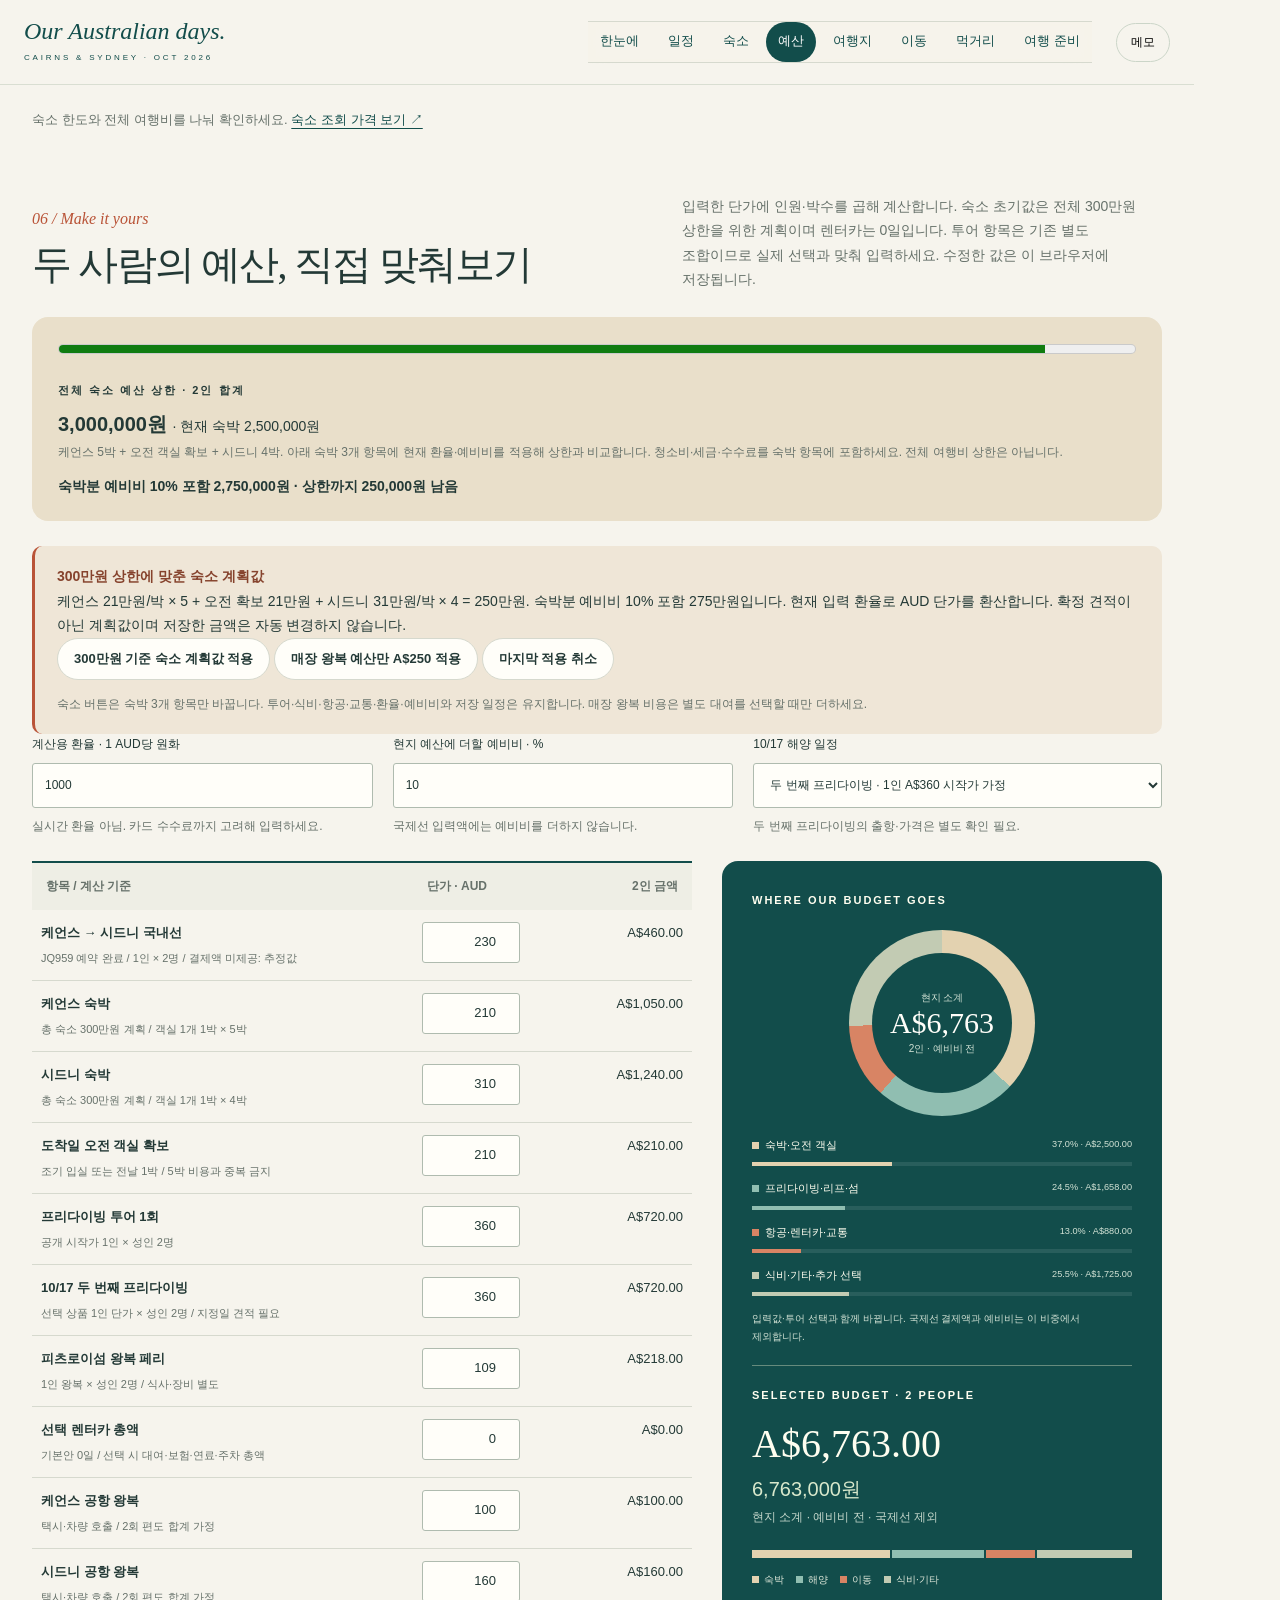
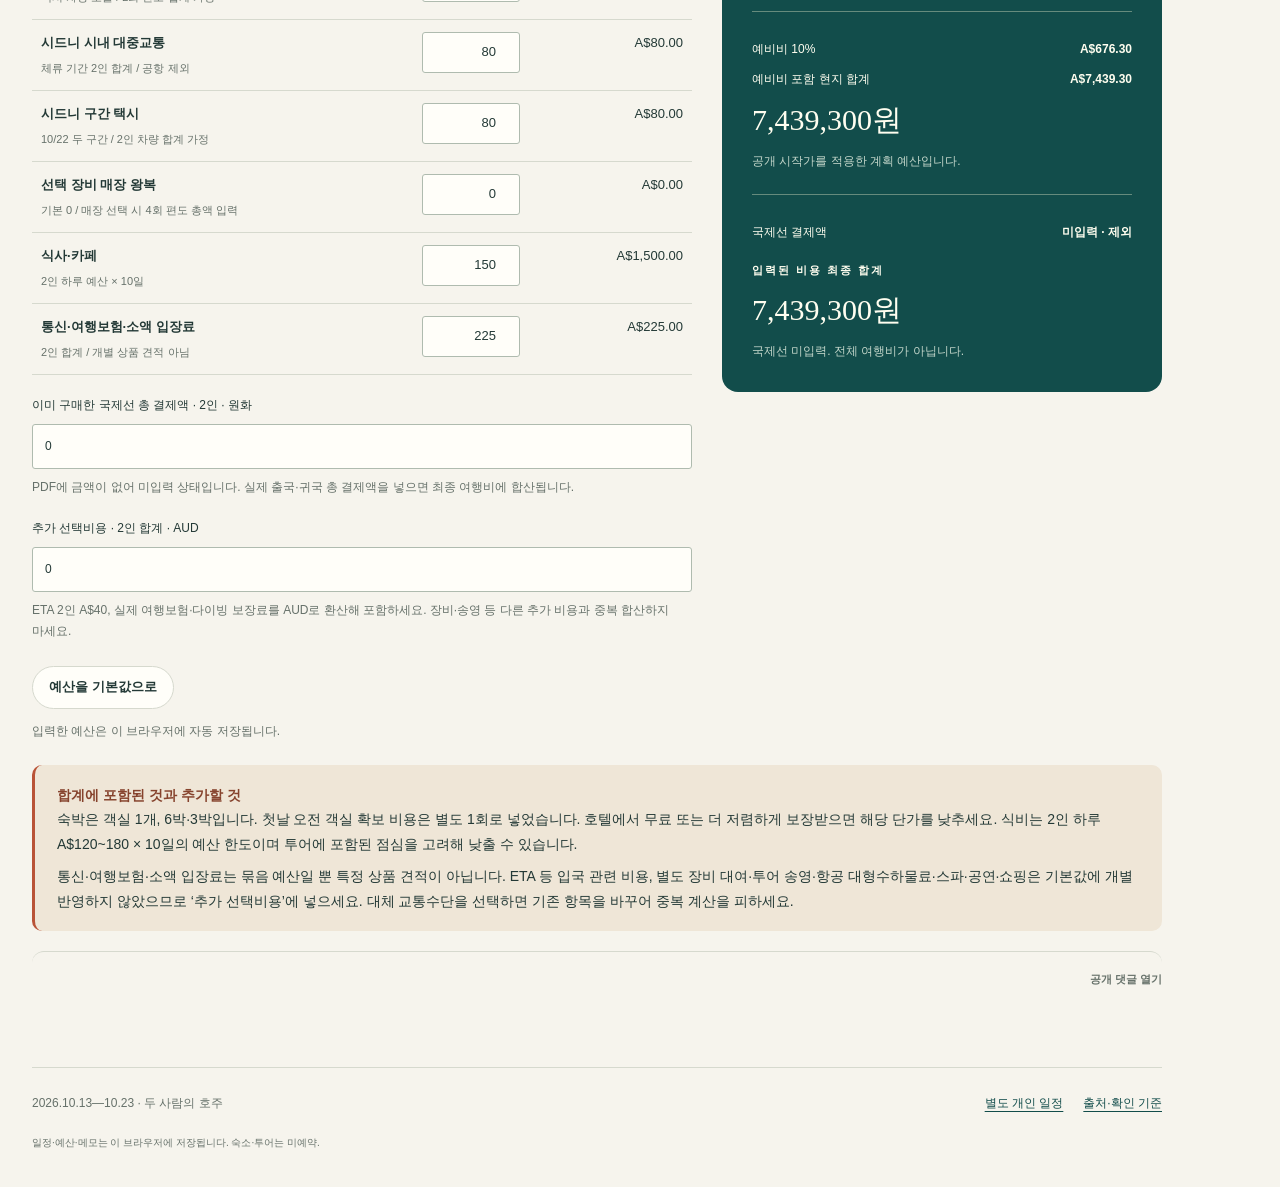
==== budget.html @ 9785b9df "Split travel planner into focused pages and visual summaries" ====
<!doctype html><html lang="ko"><head><meta charset="utf-8"><meta name="viewport" content="width=device-width,initial-scale=1,viewport-fit=cover"><meta name="theme-color" content="#124d4b"><meta name="referrer" content="strict-origin-when-cross-origin"><title>예산 계산 · Our Australian days</title><link rel="stylesheet" href="assets/legacy.css"><link rel="stylesheet" href="assets/site.css"></head><body class="portal budget-page"><a class="skip" href="#main">본문으로 이동</a><header class="site-header"><a class="site-brand" href="index.html">Our Australian days.<small>CAIRNS & SYDNEY · OCT 2026</small></a><nav aria-label="기능별 페이지"><a href="index.html">한눈에</a><a href="recommended-itinerary.html">일정</a><a href="stay.html">숙소</a><a href="budget.html" aria-current="page">예산</a><a href="explore.html">여행지</a><a href="transport.html">이동</a><a href="dining.html">먹거리</a><a href="prepare.html">여행 준비</a></nav><button class="site-notes" type="button" data-notes-open aria-label="개인 메모 열기">메모</button></header><main class="page-shell" id="main"><p class="back-note">숙소 한도와 전체 여행비를 나눠 확인하세요. <a href="stay.html">숙소 조회 가격 보기 ↗</a></p><section class="section" id="budget"><div class="section-head"><div><span class="section-no">06 / Make it yours</span><h2>두 사람의 예산, 직접 맞춰보기</h2></div><p>입력한 단가에 인원·박수를 곱해 계산합니다. 숙소 초기값은 전체 300만원 상한을 위한 계획이며 렌터카는 0일입니다. 투어 항목은 기존 별도 조합이므로 실제 선택과 맞춰 입력하세요. 수정한 값은 이 브라우저에 저장됩니다.</p></div>
 <div class="range-card"><meter id="lodging-meter" class="lodging-meter" min="0" max="3000000" value="2750000" aria-label="300만원 중 숙박 예비비 포함 계획"></meter><span class="eyebrow">전체 숙소 예산 상한 · 2인 합계</span><b>3,000,000원 <span id="range-krw" style="font-size:14px;font-weight:400"></span></b><p class="small">케언스 5박 + 오전 객실 확보 + 시드니 4박. 아래 숙박 3개 항목에 현재 환율·예비비를 적용해 상한과 비교합니다. 청소비·세금·수수료를 숙박 항목에 포함하세요. 전체 여행비 상한은 아닙니다.</p><p id="stay-cap-status" role="status" class="stay-cap-status"></p></div>
 <div class="notice" id="stay-budget-note"><strong>300만원 상한에 맞춘 숙소 계획값</strong><p>케언스 21만원/박 × 5 + 오전 확보 21만원 + 시드니 31만원/박 × 4 = 250만원. 숙박분 예비비 10% 포함 275만원입니다. 현재 입력 환율로 AUD 단가를 환산합니다. 확정 견적이 아닌 계획값이며 저장한 금액은 자동 변경하지 않습니다.</p><button class="btn" id="apply-stay-budget" type="button">300만원 기준 숙소 계획값 적용</button> <button class="btn" id="apply-gear-transfer" type="button">매장 왕복 예산만 A$250 적용</button> <button class="btn" id="undo-stay-budget" type="button" disabled>마지막 적용 취소</button><p class="fine" id="stay-budget-status" role="status">숙소 버튼은 숙박 3개 항목만 바꿉니다. 투어·식비·항공·교통·환율·예비비와 저장 일정은 유지합니다. 매장 왕복 비용은 별도 대여를 선택할 때만 더하세요.</p></div><div class="controls"><label class="control">계산용 환율 · 1 AUD당 원화<input id="exchange" type="number" min="1" max="100000" step="1" value="1000" inputmode="decimal"><span class="small">실시간 환율 아님. 카드 수수료까지 고려해 입력하세요.</span></label><label class="control">현지 예산에 더할 예비비 · %<input id="reserve" type="number" min="0" max="100" step="1" value="10" inputmode="decimal"><span class="small">국제선 입력액에는 예비비를 더하지 않습니다.</span></label><label class="control">10/17 해양 일정<select id="reef-choice"><option value="snorkel">Moore Reef 스노클링 · 1인 A$317</option><option value="freedive">두 번째 프리다이빙 · 1인 A$360 시작가 가정</option></select><span class="small">두 번째 프리다이빙의 출항·가격은 별도 확인 필요.</span></label></div>
 <div class="budget-layout"><div><div class="table-wrap"><table class="budget-table"><thead><tr><th scope="col">항목 / 계산 기준</th><th scope="col">단가 · AUD</th><th scope="col">2인 금액</th></tr></thead><tbody id="budget-rows"></tbody></table></div><div class="controls" style="grid-template-columns:1fr;margin-top:20px"><label class="control">이미 구매한 국제선 총 결제액 · 2인 · 원화<input id="international" type="number" min="0" max="100000000" step="1000" value="0" inputmode="numeric"><span class="small">PDF에 금액이 없어 미입력 상태입니다. 실제 출국·귀국 총 결제액을 넣으면 최종 여행비에 합산됩니다.</span></label><label class="control">추가 선택비용 · 2인 합계 · AUD<input id="extras" type="number" min="0" max="100000" step="1" value="0" inputmode="decimal"><span class="small">ETA 2인 A$40, 실제 여행보험·다이빙 보장료를 AUD로 환산해 포함하세요. 장비·송영 등 다른 추가 비용과 중복 합산하지 마세요.</span></label></div><div class="actions no-print"><button class="btn" id="reset-budget" type="button">예산을 기본값으로</button></div><p id="budget-status" class="budget-status" role="status">이 브라우저에 자동 저장됩니다.</p></div>
 <aside class="budget-total" aria-label="예산 계산 결과"><div class="eyebrow">SELECTED BUDGET · 2 PEOPLE</div><div class="big" id="total-aud">A$6,902.00</div><div class="won" id="total-krw">6,902,000원</div><p class="sub">현지 소계 · 예비비 전 · 국제선 제외</p><div class="cost-bar" id="cost-bar" aria-hidden="true"></div><div class="cost-key"><span style="--key:#e3d2b0">숙박</span><span style="--key:#90beb1">해양</span><span style="--key:#d88464">이동</span><span style="--key:#c2cbb3">식비·기타</span></div><div class="split"><div class="calc-line"><span>예비비 <span id="reserve-label">10</span>%</span><strong id="reserve-aud">A$690.20</strong></div><div class="calc-line"><span>예비비 포함 현지 합계</span><strong id="with-reserve-aud">A$7,592.20</strong></div><div class="big-small" id="with-reserve-krw">7,592,200원</div><p class="sub">공개 시작가를 적용한 계획 예산입니다.</p></div><div class="split"><div class="calc-line"><span>국제선 결제액</span><strong id="international-label">미입력 · 제외</strong></div><div class="eyebrow" style="margin-top:18px">입력된 비용 최종 합계</div><div class="big-small" id="grand-total">7,592,200원</div><p class="sub" id="grand-note">국제선 미입력. 전체 여행비가 아닙니다.</p></div></aside>
 </div>
 <noscript><div class="notice">자동 계산에는 JavaScript가 필요합니다. 기본안은 현지 A$5,762~8,042, 예비비 10% 포함 A$6,338.20~8,846.20입니다. 성인 2인, 숙박 9박과 도착일 객실 확보 비용을 포함하며 국제선은 제외합니다.</div></noscript>
 <div class="notice"><strong>합계에 포함된 것과 추가할 것</strong><p>숙박은 객실 1개, 6박·3박입니다. 첫날 오전 객실 확보 비용은 별도 1회로 넣었습니다. 호텔에서 무료 또는 더 저렴하게 보장받으면 해당 단가를 낮추세요. 식비는 2인 하루 A$120~180 × 10일의 예산 한도이며 투어에 포함된 점심을 고려해 낮출 수 있습니다.</p><p>통신·여행보험·소액 입장료는 묶음 예산일 뿐 특정 상품 견적이 아닙니다. ETA 등 입국 관련 비용, 별도 장비 대여·투어 송영·항공 대형수하물료·스파·공연·쇼핑은 기본값에 개별 반영하지 않았으므로 ‘추가 선택비용’에 넣으세요. 대체 교통수단을 선택하면 기존 항목을 바꾸어 중복 계산을 피하세요.</p></div>
 </section></main><footer class="site-footer"><span>2026.10.13—10.23 · 두 사람의 호주</span><div><a href="personal-plan.html">별도 개인 일정</a><a href="prepare.html#sources">출처·확인 기준</a></div><small>일정·예산·메모는 이 브라우저에 저장됩니다. 숙소·투어는 미예약.</small></footer><dialog class="info-dialog" id="info-dialog" aria-labelledby="info-title"><div class="info-head"><div><span class="eyebrow">TRIP DETAILS</span><h2 id="info-title"></h2></div><button type="button" class="dialog-close" data-info-close aria-label="상세 내용 닫기">×</button></div><div id="info-body" class="info-body"></div></dialog><script id="public-comments-config" type="application/json">
{"repo":"MarcoBackman/australia_travel_plan","repoId":"","category":"Announcements","categoryId":"","site":"https://marcobackman.github.io/australia_travel_plan/"}
</script><dialog id="public-comments-dialog" class="public-comments-dialog" aria-labelledby="public-comments-title" aria-describedby="public-comments-privacy">
 <header class="public-comments-header"><div><span class="eyebrow">OUR SHARED NOTES / GITHUB</span><h2 id="public-comments-title">함께 보는 공개 댓글</h2></div><button type="button" class="public-comments-close" id="public-comments-close" aria-label="공개 댓글 닫기" autofocus>&times;</button></header>
 <div class="public-comments-body">
  <div class="public-comments-controls"><label for="public-comments-section">이야기할 섹션</label><select id="public-comments-section"></select></div>
  <div class="public-comments-privacy" id="public-comments-privacy"><p><strong>읽기는 누구나, 작성은 GitHub 로그인으로.</strong> 댓글은 공개 GitHub Discussions에 저장되며, 사이트 방문자뿐 아니라 누구나 읽을 수 있습니다.</p><p>예약번호, 항공권, 여권 정보, 연락처는 올리지 마세요. 개인 메모·예산·일정 시트는 여기로 자동 전송하지 않습니다.</p></div>
  <p id="public-comments-status" class="public-comments-status" role="status" aria-live="polite"></p>
  <div id="public-comments-host" class="public-comments-host"><div class="giscus"></div></div>
  <footer class="public-comments-footer"><span>섹션별 대화 · GitHub에 보관</span><a id="public-comments-github" target="_blank" rel="noopener noreferrer" class="public-comments-fallback">GitHub에서 토론 찾기</a><a href="https://giscus.app/ko" target="_blank" rel="noopener noreferrer">댓글 서비스 안내</a></footer>
 </div>
</dialog><script src="assets/routes.js"></script><script src="assets/site.js"></script><script src="assets/budget.js"></script><script src="assets/notes.js"></script><script src="assets/comments.js"></script></body></html>
---- assets/legacy.css ----
:root{--paper:#f6f3eb;--ink:#233936;--muted:#66716a;--sea:#124d4b;--aqua:#dcebe4;--coral:#b95337;--sand:#e9dfca;--line:#d6d9ce;--white:#fffef9;--serif:Georgia,'Noto Serif KR',Batang,serif;--body:'Malgun Gothic','Apple SD Gothic Neo',sans-serif}
*{box-sizing:border-box}html{scroll-behavior:smooth;scroll-padding-top:90px}body{margin:0;background:var(--paper);color:var(--ink);font:15px/1.8 var(--body);word-break:keep-all;overflow-wrap:break-word}a{color:var(--sea);text-underline-offset:4px}button,input,select{font:inherit}button,a,input,select,summary{-webkit-tap-highlight-color:transparent}:focus-visible{outline:3px solid var(--coral);outline-offset:4px}button{cursor:pointer}button:disabled{cursor:default}h1,h2,h3,p{margin:0}h1,h2,h3{line-height:1.35}h2{font-family:var(--serif);font-size:clamp(27px,3.5vw,40px);font-weight:500;letter-spacing:-1.2px}h3{font-size:19px}.wrap{width:min(1160px,calc(100% - 64px));margin:auto}.small{font-size:12px;color:var(--muted)}.muted{color:var(--muted)}.eyebrow{text-transform:uppercase;letter-spacing:2.3px;font-size:11px;font-weight:700}.tag{display:inline-block;padding:3px 9px;border-radius:3px;font-size:11px;font-weight:700;white-space:nowrap;line-height:1.7}.confirmed{background:var(--aqua);color:var(--sea)}.proposed{background:#f1e2c2;color:#735519}.published{background:#e0e7ec;color:#395563}.estimate{background:#eee5e0;color:#825c4a}.pending{background:#f9e2d9;color:#95402a}.section{padding:72px 0;border-bottom:1px solid var(--line)}.section-head{display:flex;gap:24px;justify-content:space-between;align-items:end;margin-bottom:30px}.section-head p{max-width:480px;color:var(--muted);font-size:14px}.section-no{display:block;color:var(--coral);font:italic 16px var(--serif);margin-bottom:10px}.btn{border:1px solid var(--line);border-radius:4px;padding:9px 16px;background:var(--white);color:var(--ink);text-decoration:none;display:inline-block;font-size:13px;font-weight:700}.btn.primary{background:var(--sea);color:var(--white);border-color:var(--sea)}.btn:hover{filter:brightness(.96)}.actions{display:flex;gap:10px;flex-wrap:wrap}.notice{padding:18px 22px;border-left:3px solid var(--coral);background:#efe6d7;font-size:14px;margin-top:22px}.notice strong{color:#86432d}.notice p+p{margin-top:8px}.fine{font-size:12px;color:var(--muted);margin-top:14px}.table-wrap{overflow-x:auto;border-top:2px solid var(--sea)}table{width:100%;border-collapse:collapse;font-size:13px}th{text-align:left;padding:13px 14px;color:var(--muted);background:#eeeee5;font-size:12px;font-weight:600}td{padding:17px 14px;vertical-align:top;border-bottom:1px solid var(--line)}td strong{font-weight:700}td small{display:block;font-size:11px;color:var(--muted);margin-top:4px}thead th{white-space:nowrap}.num{font-variant-numeric:tabular-nums;white-space:nowrap}.row-pick{background:#e9efe6}.cols{display:grid;grid-template-columns:1fr 1fr;gap:28px}.box{border:1px solid var(--line);padding:25px;background:var(--white)}.box p{margin-top:12px;font-size:14px}.box ul{padding-left:20px;font-size:14px;margin-bottom:0}.box li+li{margin-top:8px}
header{border-bottom:1px solid var(--line)}.masthead{display:flex;align-items:center;justify-content:space-between;min-height:72px;gap:16px}.brand{font:italic 24px var(--serif);color:var(--sea)}.masthead .small{text-align:right}.hero{position:relative;overflow:hidden;background:radial-gradient(ellipse at 88% 10%,#d2e3d7 0,transparent 53%),var(--paper);padding:66px 0 0}.hero-content{display:grid;grid-template-columns:1.3fr .7fr;gap:48px;align-items:center;padding-bottom:56px}.hero h1{font-family:var(--serif);font-weight:500;font-size:clamp(38px,5vw,63px);letter-spacing:-2.8px;margin:24px 0}.hero h1 em{color:var(--sea);font-style:normal}.hero .intro{max-width:600px;color:var(--muted);font-size:16px}.hero .actions{margin-top:26px}.hero-art{position:relative;min-height:320px;border-radius:150px 150px 8px 8px;overflow:hidden;background:repeating-radial-gradient(ellipse at 110% 20%,transparent 0 27px,#d9ead522 29px 30px,transparent 32px 52px),linear-gradient(155deg,#2c7270,#124d4b 62%,#123d3e);color:#e5efdf;display:flex;flex-direction:column;justify-content:end;padding:36px}.hero-art:before{content:'';position:absolute;width:140px;height:140px;background:#efcba3;border-radius:50%;top:54px;left:42px;box-shadow:0 0 0 18px #efcba315}.hero-art .art-caption{position:relative;font:italic 37px/1.15 var(--serif);max-width:250px}.hero-art small{position:relative;font-size:10px;letter-spacing:2px;margin-top:16px}.metrics{display:grid;grid-template-columns:repeat(4,1fr);border-top:1px solid var(--line)}.metric{padding:25px 20px 26px 0}.metric:not(:first-child){border-left:1px solid var(--line);padding-left:28px}.metric .value{display:block;font:32px var(--serif);margin:6px 0}.metric .value span{font:14px var(--body)}.metric .label{font-size:11px;color:var(--muted)}nav{position:sticky;top:0;z-index:20;background:#f6f3ebf5;border-top:1px solid var(--line);border-bottom:1px solid var(--line);backdrop-filter:blur(12px)}nav .wrap{display:flex;gap:32px;overflow:auto;white-space:nowrap;scrollbar-width:thin}nav a{font-size:13px;padding:16px 0;text-decoration:none;border-bottom:2px solid transparent}nav a:hover{border-color:var(--sea)}.legend{display:flex;flex-wrap:wrap;gap:10px 20px;margin:24px 0 0;font-size:12px;align-items:center}.legend span span{margin-right:6px}
.flight-rail{display:grid;grid-template-columns:repeat(4,1fr);border:1px solid var(--line);margin-bottom:28px}.flight-stop{padding:20px;position:relative}.flight-stop:not(:last-child){border-right:1px solid var(--line)}.flight-stop .iata{font:40px var(--serif);color:var(--sea);display:block;line-height:1.2}.flight-stop .city{font-size:13px;margin:5px 0}.flight-stop .time{font-size:12px;color:var(--muted)}.flight-stop.focus{background:var(--sea);color:var(--white)}.flight-stop.focus .iata,.flight-stop.focus .time{color:var(--white)}.flight-table{min-width:780px}.airline-table{min-width:740px}.book-window{display:grid;grid-template-columns:220px 1fr;gap:28px;background:var(--sea);color:#f4f4e8;padding:30px;margin-bottom:25px}.book-window .date{font:35px var(--serif);margin:10px 0}.book-window p{font-size:14px;color:#d3e4db}.book-window .eyebrow{color:#adc9bb}.book-window strong{color:#fff}.mini-steps{display:grid;grid-template-columns:repeat(3,1fr);gap:16px;margin-top:24px}.mini-steps>div{border-top:1px solid var(--line);padding-top:15px;font-size:13px}.mini-steps b{display:block;font-size:15px;margin-bottom:8px}.timeline{display:flex;flex-direction:column}.day{display:grid;grid-template-columns:110px 1fr 170px;gap:25px;padding:24px 0;border-bottom:1px solid var(--line);position:relative}.day:first-child{border-top:2px solid var(--sea)}.day-date{font:26px var(--serif)}.day-date span{font:12px var(--body);display:block;color:var(--muted)}.day h3{font-size:17px;margin-bottom:8px}.day p{font-size:13px;color:var(--muted)}.day-meta{font-size:12px;text-align:right;color:var(--muted)}.day-meta .tag{margin-bottom:8px}.day.sea h3{color:var(--sea)}.day.travel{background:#e7ece2;padding-left:16px;padding-right:16px}.day details{margin-top:10px;font-size:13px}summary{cursor:pointer;font-weight:700;color:var(--sea)}details[open] summary{margin-bottom:9px}.stay{display:flex;gap:20px;padding:22px 25px;background:var(--sand);margin-top:24px;align-items:center}.stay .nights{font:40px var(--serif);color:var(--sea);min-width:100px}.stay p{font-size:13px}.tour-grid{display:grid;grid-template-columns:repeat(3,1fr);gap:20px}.tour{border:1px solid var(--line);background:var(--white);display:flex;flex-direction:column}.tour-top{height:108px;background:repeating-linear-gradient(145deg,transparent 0 17px,#ffffff10 18px 19px),#255f5b;padding:20px;color:#fff}.tour:nth-child(2) .tour-top{background:repeating-radial-gradient(ellipse at 0 100%,transparent 0 16px,#ffffff20 17px 18px),#548175}.tour:nth-child(3) .tour-top{background:linear-gradient(150deg,#dfcba5 45%,#a3c7b5 45%,#72a597);color:var(--sea)}.tour-top .tour-index{font:italic 34px var(--serif)}.tour-main{padding:23px;flex:1;display:flex;flex-direction:column;gap:15px}.tour-main h3{font-family:var(--serif);font-size:25px}.tour-main p{font-size:13px}.tour-price{font:30px var(--serif);color:var(--sea)}.tour-price span{font:12px var(--body);color:var(--muted)}.tour-main a{margin-top:auto;font-size:13px}.facts{margin:0;padding:0;list-style:none;font-size:12px;color:var(--muted)}.facts li{padding:7px 0;border-bottom:1px solid var(--line)}.route-strip{display:flex;align-items:center;justify-content:space-between;gap:10px;background:var(--aqua);padding:23px;margin:0 0 20px;text-align:center}.route-strip b{font-size:16px}.route-strip small{display:block;font-size:11px;color:var(--muted)}.route-strip .arrow{font-size:22px;color:#60817a}.transport-table{min-width:810px}.controls{display:grid;grid-template-columns:1fr 1fr 1.2fr;gap:20px;margin-bottom:24px}.control{font-size:12px;display:flex;flex-direction:column;gap:8px}.control input,.control select{width:100%;border:1px solid #afbbaf;background:var(--white);border-radius:3px;padding:10px 12px;min-height:45px;color:var(--ink)}.budget-layout{display:grid;grid-template-columns:minmax(0,1.6fr) minmax(280px,1fr);gap:30px;align-items:start}.budget-table{min-width:460px}.budget-table td{padding:12px 9px}.budget-table input{width:98px;padding:8px;border:1px solid #afbbaf;border-radius:3px;background:#fffef9;text-align:right;color:var(--ink);font-variant-numeric:tabular-nums}.budget-table th:last-child,.budget-table td:last-child{text-align:right}.budget-total{position:sticky;top:92px;background:var(--sea);color:#fffef0;padding:30px}.budget-total .big{font:40px/1.3 var(--serif);margin:13px 0 2px}.budget-total .won{font-size:20px;color:#d8e8cc}.budget-total .sub{font-size:12px;color:#c3d6ca}.budget-total .split{border-top:1px solid #668b7d;margin-top:22px;padding-top:18px}.calc-line{display:flex;justify-content:space-between;gap:12px;font-size:12px;margin:9px 0}.budget-total .big-small{font:30px var(--serif);margin:10px 0}.cost-bar{display:flex;height:8px;overflow:hidden;margin:22px 0 13px;gap:2px}.cost-bar span{min-width:0}.cost-key{display:flex;gap:12px;flex-wrap:wrap;font-size:10px;color:#e1eadc}.cost-key span:before{content:'';width:7px;height:7px;display:inline-block;background:var(--key);margin-right:5px}.range-card{background:var(--sand);padding:22px 26px;margin:25px 0}.range-card b{font-size:20px;display:block;margin-top:5px}.budget-status{min-height:22px;color:var(--muted);font-size:12px;margin-top:12px}.error{color:#a03924}.check-grid{display:grid;grid-template-columns:1fr 1fr;gap:14px}.check{display:flex;align-items:start;gap:12px;border:1px solid var(--line);padding:20px;cursor:pointer;font-size:13px;background:var(--white)}.check input{accent-color:var(--sea);width:18px;height:18px;margin-top:4px;flex-shrink:0}.check b{display:block;margin-bottom:6px}.check small{display:block;color:var(--muted);font-size:12px}.check:has(input:checked){background:var(--aqua)}.sources{display:grid;grid-template-columns:1fr 1fr;gap:0 30px;font-size:12px;list-style:none;padding:0;margin:0}.sources li{padding:17px 0;border-bottom:1px solid var(--line)}.sources b{display:block;margin-bottom:4px;font-size:13px}.sources p{color:var(--muted)}.sources a{overflow-wrap:anywhere}.foot{display:flex;justify-content:space-between;gap:20px;padding:32px 0;font-size:12px;color:var(--muted)}.skip{position:absolute;top:-80px;left:16px;z-index:99;background:white;padding:12px}.skip:focus{top:10px}.hero-content{animation:arrive .65s ease-out}@keyframes arrive{from{opacity:0;transform:translateY(12px)}to{opacity:1;transform:none}}
@media(max-width:900px){.hero-content{grid-template-columns:1.4fr .6fr;gap:25px}.hero-art{min-height:290px;padding:25px}.hero-art:before{width:110px;height:110px;left:28px}.hero-art .art-caption{font-size:29px}.section-head{display:block}.section-head p{margin-top:16px;max-width:none}.budget-layout{grid-template-columns:1fr}.budget-total{position:static}.tour-grid{gap:12px}.tour-main{padding:18px}.tour-main h3{font-size:22px}.day{grid-template-columns:85px 1fr 125px;gap:18px}.controls{grid-template-columns:1fr 1fr}.controls .control:last-child{grid-column:1/-1}}
@media(max-width:620px){.wrap{width:calc(100% - 36px)}body{font-size:14px}.masthead{min-height:65px}.brand{font-size:20px}.masthead .small{font-size:10px}.hero{padding-top:35px}.hero-content{display:block;padding-bottom:30px}.hero h1{font-size:39px;letter-spacing:-2px}.hero .intro{font-size:14px}.hero-art{margin-top:28px;min-height:180px;border-radius:100px 100px 5px 5px;padding:25px 30px;align-items:end}.hero-art:before{top:32px;left:42px;width:100px;height:100px}.hero-art .art-caption{font-size:30px;max-width:180px}.hero-art small{font-size:8px}.metrics{grid-template-columns:1fr 1fr}.metric{padding:18px 12px!important}.metric:nth-child(3){border-left:none;border-top:1px solid var(--line)}.metric:nth-child(4){border-top:1px solid var(--line)}.metric .value{font-size:29px}nav .wrap{gap:25px}nav a{font-size:12px;padding:12px 0}.section{padding:46px 0}.section-head{margin-bottom:22px}.cols,.tour-grid,.check-grid,.sources{grid-template-columns:1fr}.flight-rail{grid-template-columns:1fr 1fr}.flight-stop:nth-child(2){border-right:0}.flight-stop:nth-child(-n+2){border-bottom:1px solid var(--line)}.flight-stop .iata{font-size:33px}.book-window{grid-template-columns:1fr;gap:15px;padding:23px}.book-window .date{margin-bottom:0}.mini-steps{grid-template-columns:1fr;gap:15px}.day{grid-template-columns:63px 1fr;gap:13px;padding:21px 0}.day-date{font-size:22px}.day h3{font-size:16px}.day-meta{grid-column:2;text-align:left;margin-top:-5px}.day-meta .tag{margin:0 7px 0 0}.day.travel{padding-left:10px;padding-right:10px}.stay{display:block;padding:20px}.stay .nights{font-size:30px;margin-bottom:10px}.tour-top{height:85px}.tour-main{padding:23px}.tour-main h3{font-size:26px}.route-strip{flex-wrap:wrap;justify-content:center;padding:20px 10px;gap:14px}.route-strip b{font-size:13px}.route-strip small{font-size:10px}.notice{padding:16px;font-size:13px}.controls{gap:14px}.control input,.control select{font-size:16px}.budget-table input{font-size:16px}.budget-total .big{font-size:36px}.foot{display:block}.foot p+p{margin-top:10px}.legend{gap:8px 12px}}
@media(prefers-reduced-motion:reduce){html{scroll-behavior:auto}.hero-content{animation:none}}
@media print{*{-webkit-print-color-adjust:exact;print-color-adjust:exact}body{font-size:10pt;background:white}.wrap{width:100%}header,.hero-art,nav,.actions,.skip,.no-print{display:none!important}.hero{padding:0;background:white}.hero-content{display:block;padding:15px 0}.hero h1{font-size:32px;margin:10px 0}.hero .intro{font-size:11px}.hero .eyebrow{font-size:9px}.metrics .metric{padding:12px!important}.metrics .value{font-size:23px}.section{padding:25px 0}.section-head{margin-bottom:15px}.section-head h2{font-size:24px}.section-head p{font-size:11px}.table-wrap{overflow:visible}table{min-width:0!important;font-size:9px}th,td{padding:8px!important}thead{display:table-header-group}tr,.day,.tour,.check,.box{break-inside:avoid}.day{grid-template-columns:70px 1fr 120px;padding:13px 0}.day p,.day-meta{font-size:10px}.day h3{font-size:13px}.day-date{font-size:20px}.tour-grid{gap:10px}.tour-main{padding:13px}.tour-main h3{font-size:20px}.tour-main p,.facts{font-size:10px}.tour-top{height:55px;padding:8px 15px}.tour-top .tour-index{font-size:25px}.budget-layout{display:block}.budget-total{position:static;margin-top:15px;break-inside:avoid;padding:20px}.budget-table input{border:0;width:85px;padding:0;font-size:11px}.controls input,.controls select{font-size:11px;padding:3px;min-height:25px}.sources{font-size:9px}.sources b{font-size:10px}.notice,.box p,.check{font-size:10px}details{display:block}.foot{font-size:9px}.section-head,.stay,.range-card{break-inside:avoid}.hero-content{animation:none}@page{size:A4;margin:14mm}}
.map-tabs{display:flex;flex-wrap:wrap;gap:8px;margin:22px 0}.map-tabs button{padding:10px 17px;border:1px solid var(--line);border-radius:4px;background:var(--white);color:var(--sea);font-size:13px}.map-tabs button[aria-pressed="true"]{background:var(--sea);border-color:var(--sea);color:white}.atlas-layout{display:grid;grid-template-columns:minmax(0,1fr) 285px;border:1px solid var(--line);background:var(--white)}.atlas-main{min-width:0}.atlas-canvas{height:530px;position:relative;background:#deebe5;isolation:isolate}.atlas-canvas iframe{width:100%;height:100%;border:0}.atlas-map{position:absolute;inset:0;z-index:1}.atlas-fallback{position:absolute;inset:0;display:grid;place-content:center;padding:30px;text-align:center;color:var(--sea);background:repeating-linear-gradient(0deg,transparent 0 59px,#124d4b0b 60px),repeating-linear-gradient(90deg,transparent 0 59px,#124d4b0b 60px),#e0eae0}.atlas-fallback b{font:35px var(--serif);margin-bottom:15px}.atlas-side{padding:23px 20px;border-left:1px solid var(--line);max-height:650px;overflow:auto}.atlas-side h3{font-family:var(--serif);font-size:25px;margin:10px 0}.atlas-side>p{font-size:12px;color:var(--muted)}.stop-list{list-style:none;padding:0;margin:20px 0 0}.stop-list li{position:relative}.stop-list li:not(:last-child):before{content:'';position:absolute;left:16px;top:34px;bottom:-8px;border-left:1px solid #b7c9bf}.stop-button{width:100%;border:0;background:transparent;display:flex;gap:12px;text-align:left;padding:9px 0;color:var(--ink);align-items:start}.stop-button[aria-pressed="true"] .stop-name{color:var(--coral)}.stop-number{border-radius:50%;width:33px;height:33px;display:grid;place-items:center;background:var(--sea);color:white;flex-shrink:0;font:16px var(--serif);position:relative}.stop-button[aria-pressed="true"] .stop-number{background:var(--coral)}.stop-name{font-size:13px;display:block;font-weight:700}.stop-button small{font-size:10px;display:block;color:var(--muted);line-height:1.7}.atlas-caption{display:flex;align-items:center;justify-content:space-between;gap:15px;padding:13px 17px;background:#eff0e7;font-size:11px;color:var(--muted)}.map-key{display:flex;gap:14px;flex-wrap:wrap}.map-key span:before{content:'';display:inline-block;width:22px;border-top:3px dashed var(--route);margin-right:5px;vertical-align:middle}.map-focus{padding:22px;border-top:1px solid var(--line);display:grid;grid-template-columns:1fr auto;gap:20px;align-items:center}.map-focus h3{font-size:17px}.map-focus p{font-size:12px;color:var(--muted);margin-top:7px}.map-focus .actions{gap:7px}.map-focus a{font-size:11px;padding:7px 11px}.trip-pin{background:none!important;border:0!important}.trip-pin span{display:grid;place-items:center;width:32px;height:32px;border:3px solid #fffef9;border-radius:50%;box-shadow:0 2px 8px #173e4a55;font:700 14px var(--body);color:white;background:var(--pin)}.trip-pin.is-picked span{outline:3px solid var(--coral);outline-offset:3px}.map-popup{font-family:var(--body);line-height:1.7;max-width:230px}.map-popup strong{display:block;font-size:14px}.map-popup p{font-size:12px;margin:8px 0!important}.map-popup small{display:block;font-size:11px;color:var(--muted)}.map-popup a{font-size:12px}.atlas-canvas .leaflet-container{font-family:var(--body)}.atlas-canvas .leaflet-control-attribution{font-size:10px}.day-map-link{display:inline-block;margin-top:10px;font-size:11px;font-weight:700;text-decoration:none;color:var(--sea);border-bottom:1px solid #9db5a4}.ribbon-head{display:flex;justify-content:space-between;gap:16px;align-items:end;margin:32px 0 13px}.ribbon-head h3{font-size:17px}.ribbon{display:grid;grid-template-columns:repeat(11,minmax(0,1fr));gap:6px}.ribbon-day{border:1px solid var(--line);border-top:4px solid var(--tone);background:var(--white);color:var(--ink);padding:13px 3px;min-height:115px;text-align:center;display:flex;flex-direction:column;align-items:center;justify-content:center;gap:5px;text-decoration:none;border-radius:3px}.ribbon-day:hover{background:#e8eee3}.ribbon-day .r-date{font:22px var(--serif)}.ribbon-day .r-name{font-size:11px;font-weight:700}.ribbon-day small{font-size:9px;color:var(--muted)}.ribbon-day[aria-current="date"]{background:var(--aqua);outline:2px solid var(--sea)}.pace-key{display:flex;gap:15px;flex-wrap:wrap;font-size:11px;color:var(--muted);margin-top:13px}.pace-key span:before{content:'';width:8px;height:8px;display:inline-block;background:var(--tone);margin-right:5px}.stay-viz{display:flex;height:45px;margin-top:23px;gap:4px;font-size:12px}.stay-viz div{display:flex;align-items:center;justify-content:center}.stay-viz .cairns-block{flex:5;background:var(--sea);color:var(--white)}.stay-viz .sydney-block{flex:4;background:var(--sand);color:var(--ink)}.budget-visual{padding-bottom:20px;margin-bottom:20px;border-bottom:1px solid #668b7d}.donut-wrap{display:flex;justify-content:center;margin:20px 0}.budget-donut{height:186px;width:186px;border-radius:50%;display:grid;place-items:center;background:#315e56}.donut-hole{width:140px;height:140px;background:var(--sea);border-radius:50%;display:flex;flex-direction:column;justify-content:center;text-align:center}.donut-hole strong{font:30px var(--serif);color:var(--white)}.donut-hole small{font-size:10px;color:#d2e2d5}.budget-category{margin:13px 0}.budget-category-head{display:flex;justify-content:space-between;font-size:11px;gap:10px}.budget-category-head small{color:#d2e2d5}.budget-category-track{height:4px;background:#ffffff18;margin-top:7px}.budget-category-fill{height:100%;transition:width .3s ease}.budget-chart-note{font-size:10px;color:#d2e2d5;margin-top:14px}.budget-category-head .dot{width:7px;height:7px;display:inline-block;margin-right:6px}.map-error{color:#95402a!important}.map-help{font-size:11px!important}.map-note{margin-top:12px;font-size:11px;color:var(--muted)}
@media(max-width:900px){.atlas-layout{grid-template-columns:1fr}.atlas-side{border-left:0;border-top:1px solid var(--line);max-height:none}.stop-list{display:grid;grid-template-columns:1fr 1fr;gap:4px 20px;margin-top:15px}.stop-list li:before{display:none}.atlas-canvas{height:460px}.ribbon{grid-template-columns:repeat(6,minmax(0,1fr))}.budget-visual{display:grid;grid-template-columns:200px 1fr;gap:0 25px;align-items:center}.budget-visual>.eyebrow{grid-column:1/-1}.budget-chart-note{grid-column:1/-1}.donut-wrap{margin:15px 0}.budget-category{margin:9px 0}.budget-donut{height:170px;width:170px}.donut-hole{width:128px;height:128px}}
@media(max-width:620px){.atlas-canvas{height:360px}.atlas-side{padding:18px}.atlas-tabs{gap:6px}.map-tabs button{padding:9px 11px;font-size:12px}.atlas-caption{display:block;padding:12px}.atlas-caption>span{display:block;margin-top:7px}.map-focus{grid-template-columns:1fr;padding:18px;gap:15px}.stop-list{grid-template-columns:1fr 1fr;gap:5px 10px}.stop-name{font-size:12px}.stop-number{width:27px;height:27px;font-size:13px}.stop-button{gap:8px}.ribbon{grid-template-columns:repeat(4,minmax(0,1fr))}.ribbon-day{min-height:95px}.ribbon-head{display:block}.ribbon-head p{margin-top:7px}.budget-visual{display:block}.budget-donut{height:185px;width:185px}.donut-hole{width:139px;height:139px}.map-key{gap:10px}.stay-viz{font-size:11px}.atlas-map .leaflet-control-attribution{font-size:9px}}
@media(prefers-reduced-motion:reduce){.budget-category-fill{transition:none}}
@media print{.map-tabs,.day-map-link{display:none}.atlas-layout{display:block}.atlas-canvas{height:350px}.atlas-side{max-height:none;border-left:0;padding:12px}.stop-list{display:grid;grid-template-columns:repeat(3,1fr);gap:0 10px}.stop-list li:before{display:none}.map-focus{padding:12px}.map-focus .actions{display:none}.ribbon{grid-template-columns:repeat(11,minmax(0,1fr));gap:3px}.ribbon-day{padding:5px 1px;min-height:75px}.ribbon-day .r-date{font-size:17px}.ribbon-day .r-name{font-size:8px}.ribbon-day small{font-size:7px}.budget-visual{display:grid;grid-template-columns:180px 1fr;gap:0 20px}.budget-visual>.eyebrow,.budget-chart-note{grid-column:1/-1}.budget-donut{height:150px;width:150px}.donut-hole{width:112px;height:112px}.donut-hole strong{font-size:23px}.atlas-canvas,.ribbon,.budget-visual{break-inside:avoid}.atlas-map .leaflet-control-zoom{display:none}}
.discovery-intro{display:grid;grid-template-columns:1.1fr .9fr;gap:36px;align-items:center;margin:28px 0}.discovery-intro h2{font-size:clamp(33px,4.5vw,52px)}.discovery-intro p{font-size:14px;color:var(--muted);margin-top:16px}.balance-visual{background:var(--sea);color:var(--white);padding:30px}.balance-visual .halves{display:grid;grid-template-columns:1fr 1fr;gap:20px;margin:20px 0}.balance-visual .halves b{font:45px var(--serif);display:block}.balance-visual .halves span{font-size:12px;color:#dae7d9}.balance-visual .halves>div+div{border-left:1px solid #719489;padding-left:24px}.balance-visual p{font-size:12px;color:#dae7d9;margin-top:8px}.balance-strip{height:8px;display:flex;gap:4px}.balance-strip span{width:50%;background:#92beb0}.balance-strip span+span{background:#dcad8d}.discovery-plan{display:grid;grid-template-columns:repeat(3,1fr);gap:18px;margin:27px 0}.discovery-plan>div{padding:20px;background:var(--white);border-top:3px solid var(--sea)}.discovery-plan>div:nth-child(2){border-color:var(--coral)}.discovery-plan b{font-size:15px}.discovery-plan p{font-size:12px;color:var(--muted);margin-top:7px}.rank-index{display:grid;grid-template-columns:repeat(4,1fr);gap:0 20px;margin:28px 0}.rank-index a{display:flex;gap:9px;border-bottom:1px solid var(--line);padding:9px 0;font-size:11px;text-decoration:none}.rank-index .index-num{color:var(--coral);font:italic 17px var(--serif);min-width:23px}.discovery-controls{display:flex;justify-content:space-between;align-items:center;gap:20px;margin:28px 0 18px}.filter-buttons{display:flex;gap:7px;flex-wrap:wrap}.filter-buttons button{background:var(--white);color:var(--sea);border:1px solid var(--line);border-radius:4px;padding:9px 13px;font-size:12px}.filter-buttons button[aria-pressed="true"]{background:var(--sea);color:white;border-color:var(--sea)}.discovery-count{font-size:12px;color:var(--muted);white-space:nowrap}.destination-grid{display:grid;grid-template-columns:1fr 1fr;gap:30px 26px;align-items:start}.destination-card{border:1px solid var(--line);background:var(--white);overflow:hidden;scroll-margin-top:90px}.destination-card[hidden]{display:none}.destination-photo{margin:0;position:relative;background:#dae5d9;aspect-ratio:16/10;overflow:hidden}.destination-photo>a{display:block;width:100%;height:100%}.destination-photo img{width:100%;height:100%;object-fit:cover;display:block;transition:transform .5s ease}.destination-photo>a:hover img{transform:scale(1.035)}.rank-badge{position:absolute;left:18px;top:18px;min-width:65px;height:65px;background:var(--white);color:var(--sea);display:flex;align-items:center;justify-content:center;font:italic 33px var(--serif);box-shadow:0 3px 15px #173e3b22;pointer-events:none}.photo-caption{position:absolute;bottom:0;left:0;right:0;padding:30px 14px 10px;background:linear-gradient(transparent,#102c35c9);color:white;font-size:10px;pointer-events:none;line-height:1.7}.image-unavailable{height:100%;display:grid;place-content:center;padding:30px;text-align:center;font-size:13px}.destination-body{padding:26px}.destination-meta{display:flex;gap:8px;flex-wrap:wrap;margin-bottom:14px}.city-tag{background:#f1e0d2;color:#85472f}.ocean-tag{background:#dcebe4;color:#215e56}.destination-body h3{font:28px/1.4 var(--serif);letter-spacing:-.7px}.destination-en{font-size:10px;letter-spacing:1.3px;color:var(--muted);margin:4px 0 14px;text-transform:uppercase}.destination-reason{font-size:14px;line-height:1.9}.destination-reason strong{color:var(--sea)}.destination-facts{display:grid;grid-template-columns:1fr 1fr;gap:12px;border-top:1px solid var(--line);border-bottom:1px solid var(--line);padding:15px 0;margin:18px 0}.destination-facts span{font-size:10px;color:var(--muted);display:block}.destination-facts b{font-size:12px;display:block;margin-top:4px}.destination-detail{font-size:13px}.destination-detail h4{font-size:12px;color:var(--coral);margin:18px 0 6px}.destination-detail p{font-size:12px;color:var(--muted);line-height:1.9}.destination-detail ul{padding-left:19px;font-size:12px;line-height:1.9;margin:8px 0}.destination-detail li+li{margin-top:4px}.destination-links{display:flex;flex-wrap:wrap;gap:10px;margin-top:20px;align-items:center}.destination-links .btn{font-size:11px;padding:8px 11px}.destination-links button[aria-pressed="true"]{background:var(--sand);border-color:#aa9e80}.destination-source{font-size:10px!important;margin-top:15px;color:var(--muted)}.destination-source a{color:var(--muted)}.selected-shelf{border:1px solid var(--line);padding:22px;margin-top:27px;background:var(--sand)}.selected-shelf h3{font-size:16px}.selected-shelf p{font-size:12px;color:var(--muted);margin:7px 0}.selected-items{display:flex;flex-wrap:wrap;gap:7px;margin-top:14px}.selected-items a{background:var(--white);border:1px solid #cbbd9f;padding:6px 10px;font-size:11px;text-decoration:none}.selection-ratio{display:flex;height:7px;gap:3px;background:#d5ccb9;margin:12px 0}.selection-ratio span{background:var(--sea);transition:width .25s}.selection-ratio span+span{background:var(--coral)}.rank-label{font-size:10px;color:var(--coral);margin:10px 0}.discovery-footer{font-size:11px;color:var(--muted);margin-top:22px}.dest-day-link{font-size:11px;display:inline-block;margin-right:10px;margin-top:8px}.destination-grid .destination-card:nth-child(2){margin-top:70px}.destination-card:target{outline:3px solid #b9533755;outline-offset:4px}.balanced-banner{background:#e7ece2;border-left:3px solid var(--sea);padding:17px 21px;margin-top:20px;font-size:13px}.guide-photo-hero{width:100%;height:180px;object-fit:cover;margin-top:20px;display:block}.print-discovery-note{display:none}
@media(max-width:900px){.rank-index{grid-template-columns:repeat(3,1fr)}.discovery-intro{gap:20px}.destination-body{padding:20px}.destination-body h3{font-size:25px}.discovery-plan{gap:10px}.discovery-plan>div{padding:16px}}
@media(max-width:620px){.discovery-intro,.destination-grid,.discovery-plan{grid-template-columns:1fr}.destination-grid .destination-card:nth-child(2){margin-top:0}.rank-index{grid-template-columns:1fr 1fr;gap:0 12px}.discovery-controls{display:block}.discovery-count{margin-top:12px}.destination-grid{gap:23px}.destination-body{padding:23px}.destination-body h3{font-size:27px}.rank-badge{height:55px;min-width:55px;font-size:29px;left:14px;top:14px}.destination-reason{font-size:13px}.balance-visual{padding:25px}.discovery-intro h2{font-size:37px}.selected-shelf{padding:18px}}
@media(prefers-reduced-motion:reduce){.destination-photo img,.selection-ratio span{transition:none}}
@media print{.discovery-controls,.rank-index,.selected-shelf,.destination-links{display:none}.discovery-intro{grid-template-columns:1fr 1fr;gap:20px}.discovery-intro h2{font-size:27px}.discovery-intro p{font-size:10px}.discovery-plan{gap:8px}.discovery-plan>div{padding:12px}.destination-grid{display:block}.destination-card{break-inside:auto;margin-bottom:25px}.destination-grid .destination-card:nth-child(2){margin-top:0}.destination-photo{aspect-ratio:auto;height:210px;break-inside:avoid}.destination-body{padding:16px}.destination-body h3{font-size:24px}.destination-reason{font-size:11px}.destination-detail p,.destination-detail ul{font-size:10px}.destination-facts{padding:8px 0;margin:12px 0}.destination-card[hidden]{display:block}.discovery-footer{font-size:9px}.balance-visual{padding:18px}.balance-visual .halves b{font-size:31px}.print-discovery-note{display:block;font-size:10px}.guide-photo-hero{height:130px}}

.bag-metrics{display:grid;grid-template-columns:repeat(3,1fr);gap:14px}.bag-metrics>div{padding:23px;background:linear-gradient(135deg,var(--aqua),var(--white));border-top:3px solid var(--sea)}.bag-metrics b{display:block;font:42px var(--serif);margin:14px 0}.bag-metrics small{font:13px var(--body)}.bag-metrics p{font-size:12px;color:var(--muted)}.bag-table{min-width:760px}.bag-table td:first-child{min-width:145px}.bag-inputs{display:grid;grid-template-columns:repeat(4,minmax(0,1fr));gap:15px;margin:22px 0}.bag-result{background:var(--sea);color:var(--white);padding:24px}.bag-result b{font-size:21px}.bag-result p{font-size:13px}.bag-route{list-style:none;padding:0;display:grid;grid-template-columns:repeat(4,1fr);gap:14px;margin:20px 0}.bag-route li{border-top:3px solid var(--coral);background:var(--sand);padding:18px}.bag-route b{display:block;font-size:14px;margin-bottom:8px}.bag-route span{font-size:12px}#baggage summary{font-size:15px}@media(max-width:760px){.bag-metrics{grid-template-columns:1fr}.bag-inputs,.bag-route{grid-template-columns:repeat(2,minmax(0,1fr))}.bag-inputs input,.bag-inputs select{font-size:16px}.bag-result b{font-size:18px}}@media(max-width:430px){.bag-route{grid-template-columns:1fr}}@media print{.bag-metrics{grid-template-columns:repeat(3,1fr)}.bag-tool,.bag-route{break-inside:avoid}.bag-route{grid-template-columns:repeat(2,1fr)}}


/* Navigation and motion layer. Existing itinerary and saved budgets are unchanged. */
:root{--trip-header-height:128px;--ease-ocean:cubic-bezier(.22,1,.36,1)}
html{scroll-padding-top:calc(var(--trip-header-height) + 22px)}
.travel-header{position:sticky;top:0;z-index:80;background:#f6f3ebed;backdrop-filter:blur(18px);box-shadow:0 5px 26px #124d4b08;border-bottom:1px solid var(--line)}
.travel-header .masthead{min-height:65px;gap:18px}
.travel-header .brand{text-decoration:none;font-size:24px;line-height:1.1}
.travel-header .brand span{display:block;font:8px/1.7 var(--body);letter-spacing:2.6px;margin-top:6px}
.header-status{display:flex;align-items:center;gap:9px;margin-left:auto;color:var(--muted);font-size:11px}
.status-orbit{width:7px;height:7px;background:var(--sea);border-radius:50%;box-shadow:0 0 0 5px #124d4b12}
.header-tools{display:flex;gap:8px}.motion-toggle,.menu-toggle{border:1px solid #bcc9bf;background:var(--white);border-radius:30px;padding:7px 12px;font-size:11px;color:var(--sea);white-space:nowrap}.menu-toggle{display:none}
.travel-header nav{position:static;z-index:auto;background:transparent;border:0;border-top:1px solid #124d4b12;backdrop-filter:none}
.travel-header nav .wrap{gap:5px;align-items:center;padding-top:7px;padding-bottom:7px;scrollbar-width:thin}
.travel-header nav a{font-size:12px;padding:8px 12px;border:0;border-radius:30px;transition:background .25s,color .25s,transform .25s;line-height:1.6}
.travel-header nav a:hover{background:#dcebe4}.travel-header nav a[aria-current="location"]{background:var(--sea);color:var(--white);box-shadow:0 3px 10px #124d4b1c}
.reading-track{height:3px;background:#124d4b0c}.reading-track span{height:100%;display:block;background:linear-gradient(90deg,var(--sea),#b95337,#dba66f);transform:scaleX(0);transform-origin:left;will-change:transform}
.budget-total{top:calc(var(--trip-header-height) + 16px)}.section{scroll-margin-top:18px}
.hero{background:radial-gradient(ellipse at 88% 10%,#c6e2d4 0,transparent 55%),radial-gradient(ellipse at 15% 95%,#efdbc1 0,transparent 48%),var(--paper)}
.hero-art{isolation:isolate;transition:transform .5s var(--ease-ocean);transform:perspective(1000px) rotateX(var(--hero-rx,0deg)) rotateY(var(--hero-ry,0deg));box-shadow:0 24px 60px #124d4b20}
.hero-art:after{content:'';position:absolute;width:170%;height:72%;left:-40%;bottom:-35%;border:1px solid #ffffff35;border-radius:46%;background:#badbc018;z-index:-1}
.motion-overview{padding-top:48px}.route-poster{border-radius:8px;background:repeating-linear-gradient(0deg,transparent 0 39px,#ffffff06 40px),repeating-linear-gradient(90deg,transparent 0 39px,#ffffff06 40px),linear-gradient(130deg,#0e3939,#246a61);color:#f9f5e9;overflow:hidden;border:1px solid #356c62;box-shadow:0 20px 40px #124d4b12}
.poster-top,.poster-bottom{display:flex;align-items:center;justify-content:space-between;gap:20px;padding:24px 28px}.poster-top{padding-bottom:4px}.poster-top .tag{background:#ffffff15;color:#dfedde}.poster-bottom{border-top:1px solid #ffffff1b}.poster-bottom p{font-size:12px;line-height:1.7}.poster-bottom p span{font-size:10px;color:#b9d2c8}.poster-bottom .btn{border-color:#ffffff42;background:transparent;color:#f9f5e9;white-space:nowrap}
.route-poster-scroll{overflow-x:auto}.journey-svg{display:block;width:100%;min-width:650px;height:auto}.route-base{fill:none;stroke:#d2e5d635;stroke-width:2}.route-stream{fill:none;stroke:#e7c290;stroke-width:3;stroke-dasharray:7 13;stroke-linecap:round}
.route-dot{fill:#f4dfba;stroke:#fff;stroke-width:2}.route-halo{fill:#e0ead810;stroke:#e0ead845;stroke-width:1;transform-box:fill-box;transform-origin:center}
.route-node text{text-anchor:middle;fill:#fff8e6;font:27px Georgia,serif;letter-spacing:2px}.route-node .route-sub{font:11px 'Malgun Gothic',sans-serif;letter-spacing:0;fill:#d7e7dd}
.experience-grid{display:grid;grid-template-columns:1fr 1fr .85fr;gap:18px;margin-top:22px}.experience-card{display:block;position:relative;overflow:hidden;padding:28px;border:1px solid var(--line);border-radius:6px;color:var(--ink);text-decoration:none;transition:transform .4s var(--ease-ocean),box-shadow .4s}
.experience-card h3{font:30px/1.3 var(--serif);letter-spacing:-1px}.experience-card p{font-size:12px;color:var(--muted);margin-top:12px}.experience-sea{background:linear-gradient(160deg,#e2eee5,#f2f3e7)}.experience-city{background:linear-gradient(155deg,#f2e5d3,#faf7ee)}.experience-mix{background:var(--white);text-align:center}.experience-link{display:block;margin-top:25px;font-size:12px;font-weight:700;color:var(--sea)}
.sea-glyph{height:105px;position:relative;overflow:hidden;margin:10px 0 20px}.sea-glyph span{position:absolute;width:150%;height:75px;border-top:2px solid #3c7b6b60;border-radius:50%;left:-25%;top:40px}.sea-glyph span:nth-child(2){top:56px;left:-12%;opacity:.6}.sea-glyph span:nth-child(3){top:73px;left:-35%;opacity:.4}.sea-glyph i{width:26px;height:26px;border-radius:50%;background:#bc653d;position:absolute;top:12px;right:35px;box-shadow:0 0 0 10px #bc653d0a}
.city-glyph{height:105px;display:flex;align-items:flex-end;justify-content:center;gap:8px;margin:10px 0 20px;border-bottom:2px solid #b9533750}.city-glyph i{display:block;width:26px;height:65px;background:repeating-linear-gradient(0deg,transparent 0 10px,#f7eedd80 11px 13px),#b2835c;transform-origin:bottom;border-radius:3px 3px 0 0}.city-glyph i:nth-child(2){height:85px;background-color:#3f7466}.city-glyph i:nth-child(3){height:105px;width:35px}.city-glyph i:nth-child(4){height:72px;background-color:#557e70}.city-glyph i:nth-child(5){height:46px}
.candidate-donut{position:relative;width:160px;height:160px;margin:19px auto 12px}.candidate-donut svg{width:100%;height:100%;transform:rotate(-90deg)}.candidate-donut circle{fill:none;stroke-width:13}.donut-base{stroke:#c59469}.donut-sea{stroke:var(--sea);stroke-dasharray:50 50;stroke-dashoffset:0}.candidate-donut>div{position:absolute;inset:0;display:flex;flex-direction:column;align-items:center;justify-content:center}.candidate-donut b{font:46px Georgia,serif}.candidate-donut span{font-size:11px;color:var(--muted)}.mix-key{display:flex;justify-content:center;gap:15px;font-size:11px}.mix-key span:before{content:'';display:inline-block;width:7px;height:7px;border-radius:50%;background:var(--sea);margin-right:5px}.mix-key span+span:before{background:#c59469}.mix-key b{margin-left:4px}
.jump-grid{display:grid;grid-template-columns:repeat(3,1fr);gap:1px;background:var(--line);border:1px solid var(--line);margin-top:20px;border-radius:6px;overflow:hidden}.jump-grid a{position:relative;background:var(--white);padding:19px 25px;text-decoration:none;transition:background .3s}.jump-grid a:hover{background:#e3eee4}.jump-grid span{display:block;font-size:9px;letter-spacing:1.7px;color:var(--muted)}.jump-grid b{font-size:16px}.jump-grid i{position:absolute;right:22px;top:26px;font-style:normal;font-size:22px}
.gear-visual{display:flex;align-items:center;justify-content:center;gap:25px;padding:30px;margin:25px 0;background:linear-gradient(120deg,#e4ece1,#f4ead8);border:1px solid var(--line);border-radius:6px}.gear-picture{position:relative;width:175px;padding-top:90px;text-align:center}.gear-picture>b,.gear-picture>span{display:block}.gear-picture>b{font-size:15px}.gear-picture>span{font-size:10px;color:var(--muted)}.case-icon{position:absolute;width:43px;height:57px;border:2px solid #245e55;border-radius:8px;top:23px;background:repeating-linear-gradient(90deg,transparent 0 10px,#245e5520 11px 12px),#d5e5d5}.case-icon:before{content:'';position:absolute;left:12px;right:12px;top:-11px;height:9px;border:2px solid #245e55;border-bottom:0;border-radius:4px 4px 0 0}.case-icon:after{content:'';position:absolute;bottom:-6px;left:5px;width:5px;height:5px;border-radius:50%;background:#245e55;box-shadow:26px 0 #245e55}.case-one{left:33px;transform:rotate(-6deg)}.case-two{left:93px;top:18px;transform:rotate(6deg)}
.fin-icon{position:absolute;inset:0 0 auto;height:90px}.fin-icon i{position:absolute;top:9px;left:55px;width:22px;height:69px;border-radius:9px 9px 3px 3px;background:linear-gradient(#265e55 30%,#679783 31%,#2d6255);transform:rotate(20deg);transform-origin:top}.fin-icon i+i{left:98px;transform:rotate(-12deg)}.gear-plus{font:28px Georgia,serif;color:#a77f53}.gear-summary{padding-left:16px;border-left:1px solid #124d4b26}.gear-summary>b{display:block;font:48px Georgia,serif;color:var(--sea);margin:10px 0}.gear-summary small{font:13px var(--body)}.gear-summary p{font-size:11px}
#back-to-top{position:fixed;bottom:22px;right:22px;z-index:70;border:1px solid #ffffff55;border-radius:50%;width:47px;height:47px;background:var(--sea);color:white;box-shadow:0 6px 20px #124d4b35;opacity:0;visibility:hidden;translate:0 12px;transition:opacity .25s,translate .25s,visibility .25s;font-size:23px}#back-to-top.is-visible{opacity:1;visibility:visible;translate:0 0}
html[data-motion="on"] .hero-art:after{animation:tide-turn 22s linear infinite}html[data-motion="on"] .hero-art:before{animation:sun-breath 7s ease-in-out infinite}html[data-motion="on"] .route-stream{animation:route-current 14s linear infinite}html[data-motion="on"] .route-halo{animation:harbor-pulse 3.5s ease-in-out infinite}html[data-motion="on"] .route-node:nth-of-type(even) .route-halo{animation-delay:-1.7s}html[data-motion="on"] .sea-glyph span{animation:wave-slide 6s ease-in-out infinite alternate}html[data-motion="on"] .sea-glyph span:nth-child(2){animation-delay:-2s}html[data-motion="on"] .sea-glyph span:nth-child(3){animation-delay:-4s}html[data-motion="on"] .is-revealed .city-glyph i{animation:city-rise 1.2s var(--ease-ocean) both}html[data-motion="on"] .is-revealed .city-glyph i:nth-child(even){animation-delay:.15s}html[data-motion="on"] .is-revealed .donut-sea{animation:donut-draw 1.5s var(--ease-ocean) both}html[data-motion="on"] .fin-icon{animation:fin-float 5s ease-in-out infinite}html[data-motion="on"] .is-revealed{animation:section-arrive .85s var(--ease-ocean) both;animation-delay:var(--reveal-delay,0ms)}
@keyframes tide-turn{to{rotate:360deg}}@keyframes sun-breath{50%{translate:0 -9px;box-shadow:0 0 0 26px #efcba309}}@keyframes route-current{to{stroke-dashoffset:-200}}@keyframes harbor-pulse{50%{scale:1.35;opacity:.35}}@keyframes wave-slide{to{translate:24px -7px}}@keyframes city-rise{from{scale:1 .3;opacity:.3}to{scale:1 1;opacity:1}}@keyframes donut-draw{from{stroke-dasharray:0 100}to{stroke-dasharray:50 50}}@keyframes fin-float{50%{translate:0 -5px;rotate:3deg}}@keyframes section-arrive{from{opacity:.15;translate:0 26px}to{opacity:1;translate:0 0}}
@media(hover:hover) and (pointer:fine){html[data-motion="on"] .experience-card[href]:hover{transform:translateY(-7px);box-shadow:0 18px 32px #124d4b13}html[data-motion="on"] .tour,html[data-motion="on"] .destination-card{transition:transform .4s var(--ease-ocean),box-shadow .4s}html[data-motion="on"] .tour:hover,html[data-motion="on"] .destination-card:hover{transform:translateY(-5px);box-shadow:0 15px 30px #124d4b12}html[data-motion="on"] .btn{transition:transform .25s,background .25s}html[data-motion="on"] .btn:hover{transform:translateY(-2px)}}
html[data-motion="off"]{scroll-behavior:auto}html[data-motion="off"] *,html[data-motion="off"] *:before,html[data-motion="off"] *:after{animation:none!important;transition:none!important}html[data-motion="off"] .hero-art{transform:none}html[data-page-idle="true"] *,html[data-page-idle="true"] *:before,html[data-page-idle="true"] *:after{animation-play-state:paused!important}
@media(max-width:900px){.experience-grid{grid-template-columns:1fr 1fr}.experience-mix{grid-column:1/-1;display:grid;grid-template-columns:1fr 180px 1fr;align-items:center;gap:10px}.experience-mix .candidate-donut{grid-column:2;grid-row:1/3;margin:0 auto}.experience-mix .mix-key{grid-column:3;grid-row:1}.experience-mix>p{grid-column:3;grid-row:2;margin:0}.experience-mix>.eyebrow{grid-column:1;grid-row:1/3}.gear-visual{gap:13px}.gear-summary{padding-left:12px}}
@media(max-width:620px){.travel-header .masthead{min-height:62px;gap:8px}.travel-header .brand{font-size:18px}.travel-header .brand span{font-size:6px;letter-spacing:1.6px}.header-status{display:none}.header-tools{margin-left:auto;gap:5px}.motion-toggle,.menu-toggle{font-size:10px;padding:7px 8px}.menu-toggle{display:inline-block}.travel-header nav .wrap{gap:4px;padding-top:6px;padding-bottom:6px}.travel-header nav a{font-size:11px;padding:7px 10px}.travel-header nav.is-expanded .wrap{display:grid;grid-template-columns:repeat(3,minmax(0,1fr));white-space:normal;gap:6px;max-height:215px;overflow:auto}.travel-header nav.is-expanded a{padding:8px 6px;text-align:center;background:#124d4b08}.travel-header nav.is-expanded a[aria-current="location"]{background:var(--sea)}.poster-top,.poster-bottom{padding:18px;flex-wrap:wrap;gap:10px}.poster-top .eyebrow{font-size:8px;letter-spacing:1px}.poster-top .tag{font-size:9px}.poster-bottom .btn{padding:7px 12px}.experience-grid{gap:12px}.experience-card{padding:19px}.experience-card h3{font-size:25px}.experience-card .eyebrow{font-size:8px;letter-spacing:1px}.experience-card p{font-size:11px}.experience-mix{display:block}.experience-mix .candidate-donut{margin:15px auto}.experience-mix>p{margin-top:10px}.sea-glyph,.city-glyph{height:85px}.city-glyph i{width:16px}.city-glyph i:nth-child(3){height:80px;width:23px}.city-glyph i:nth-child(2){height:66px}.city-glyph i:nth-child(4){height:54px}.jump-grid{grid-template-columns:1fr}.jump-grid a{padding:16px 22px}.jump-grid i{top:20px}.gear-visual{flex-wrap:wrap;padding:22px 12px;gap:10px}.gear-picture{width:calc(50% - 22px);max-width:175px}.gear-summary{width:100%;text-align:center;border:0;border-top:1px solid #124d4b26;padding:18px 0 0}.gear-visual>.gear-plus:nth-of-type(2){display:none}.gear-picture>span{font-size:9px}.case-one{left:calc(50% - 49px)}.case-two{left:calc(50% + 10px)}.fin-icon i{left:calc(50% - 26px)}.fin-icon i+i{left:calc(50% + 17px)}#back-to-top{right:15px;bottom:15px;width:42px;height:42px}}
@media(prefers-reduced-motion:reduce){html{scroll-behavior:auto!important}*,*:before,*:after{animation:none!important;transition:none!important}.hero-art{transform:none!important}}
@media print{.travel-header,#back-to-top{display:none!important}.route-poster{break-inside:avoid}.route-poster-scroll{overflow:visible}.journey-svg{min-width:0}.experience-grid{grid-template-columns:1fr 1fr 1fr}.experience-mix{grid-column:auto;display:block}.gear-visual{break-inside:avoid}.experience-card{padding:15px}*,*:before,*:after{animation:none!important;transition:none!important;translate:none!important}.budget-total{position:static}html{scroll-padding-top:0}}


.sheet-privacy{display:flex;align-items:flex-start;gap:15px;padding:20px 23px;background:linear-gradient(115deg,#dcebe4,#eee9d9);border:1px solid #c8d8cc;border-radius:6px}.sheet-privacy p{font-size:12px}.sheet-toolbar{display:flex;justify-content:space-between;gap:16px;align-items:center;margin:22px 0 8px}.sheet-reset{color:#924e37;font-size:11px;white-space:nowrap}.sheet-save{font-size:12px;color:var(--sea);min-height:24px;margin-bottom:18px}.sheet-save.is-error{color:#963e2b}.sheet-days{display:grid;grid-template-columns:repeat(11,minmax(0,1fr));gap:6px}.sheet-day-button{border:1px solid var(--line);background:var(--white);padding:13px 3px;border-radius:5px;color:var(--ink);text-align:center;transition:background .2s,transform .2s}.sheet-day-button b{display:block;font:24px Georgia,serif}.sheet-day-button span,.sheet-day-button small{display:block;font-size:10px}.sheet-day-button small{margin-top:6px;color:var(--muted)}.sheet-day-button[aria-pressed="true"]{background:var(--sea);border-color:var(--sea);color:white}.sheet-day-button[aria-pressed="true"] small{color:#d8e8d8}.sheet-day-button:hover{transform:translateY(-2px)}.sheet-day-head{display:flex;align-items:center;justify-content:space-between;gap:25px;margin:27px 0 15px}.sheet-day-head h3{font:28px/1.5 var(--serif);letter-spacing:-.6px}.sheet-day-head .eyebrow{color:var(--coral)}.sheet-zone-label{width:245px;flex-shrink:0}.sheet-overview{padding:16px 20px 18px;background:#edf0e6;border:1px solid var(--line);border-radius:5px}.sheet-clock{display:flex;justify-content:space-between;color:var(--muted);font-size:10px;margin-bottom:12px}.sheet-bars{display:flex;flex-direction:column;gap:7px;min-height:32px;background:repeating-linear-gradient(90deg,transparent 0 calc(25% - 1px),#124d4b12 calc(25% - 1px) 25%)}.sheet-bar-track{height:29px;position:relative}.sheet-time-bar{position:absolute;left:var(--bar-left);width:var(--bar-width);min-width:3px;height:28px;overflow:hidden;white-space:nowrap;text-overflow:ellipsis;border:0;border-radius:3px;background:var(--bar-color,var(--sea));color:white;padding:4px 8px;text-align:left;font-size:11px}.sheet-empty-line{font-size:12px;color:var(--muted);padding:8px}.sheet-warnings{font-size:12px;color:#91472d;margin-top:12px}.sheet-warnings p{padding:8px 12px;border-left:2px solid #b95337;background:#f5e7d8;margin-top:5px}.sheet-carryover{font-size:12px;color:var(--sea)}.sheet-carryover p{padding:12px 16px;background:var(--aqua);margin-top:9px}.sheet-edit-actions{display:flex;gap:15px;justify-content:space-between;align-items:center;margin:22px 0 13px}.sheet-edit-actions .actions{flex-shrink:0}.sheet-rows{display:flex;flex-direction:column;gap:14px}.sheet-entry{border:1px solid var(--line);border-left:4px solid #bcbfab;border-radius:5px;background:var(--white);padding:20px;transition:border-color .2s,box-shadow .2s}.sheet-entry:focus-within{border-color:#407b67;box-shadow:0 0 0 3px #124d4b0c}.sheet-entry[data-state="confirmed"]{border-left-color:var(--sea)}.sheet-entry[data-state="done"]{border-left-color:#c29661;background:#f0f1e7}.sheet-entry-head{display:flex;align-items:center;gap:12px;margin-bottom:15px}.sheet-entry-head b{font:22px Georgia,serif;color:var(--sea)}.sheet-entry-head .sheet-state{font-size:11px;color:var(--muted)}.sheet-entry-head .sheet-row-actions{display:flex;gap:7px;margin-left:auto}.sheet-entry-head button{border:1px solid var(--line);background:transparent;padding:5px 10px;border-radius:3px;font-size:11px;color:var(--ink)}.sheet-entry-head button[data-action="delete"]{color:#9a4b35}.sheet-time-grid{display:grid;grid-template-columns:1fr 1.25fr 1fr 1.25fr 1.35fr;gap:10px;border-bottom:1px solid var(--line);padding-bottom:15px;margin-bottom:15px}.sheet-main-grid{display:grid;grid-template-columns:1.6fr 1.15fr 1fr 1fr;gap:12px}.sheet-field{display:flex;flex-direction:column;gap:5px;min-width:0;font-size:11px;color:var(--muted)}.sheet-field input,.sheet-field select,.sheet-field textarea{width:100%;min-width:0;border:1px solid #c2cbbd;border-radius:3px;padding:9px 10px;background:#fffefb;color:var(--ink);font:13px/1.5 var(--body);min-height:41px}.sheet-field textarea{resize:vertical;min-height:68px}.sheet-field input:focus,.sheet-field select:focus,.sheet-field textarea:focus{border-color:var(--sea)}.sheet-notes-grid{display:grid;grid-template-columns:1fr auto;gap:14px;align-items:end;margin-top:13px}.sheet-map-link{font-size:11px;white-space:nowrap;padding:10px 0}.sheet-day-empty{padding:35px;border:1px dashed var(--line);text-align:center;font-size:13px;color:var(--muted)}.sheet-row-caption{font-size:10px;color:var(--muted);margin-top:10px}
@media(max-width:900px){.sheet-days{display:flex;overflow-x:auto;padding-bottom:8px}.sheet-day-button{min-width:74px}.sheet-main-grid{grid-template-columns:1fr 1fr}.sheet-time-grid{grid-template-columns:1fr 1fr}.sheet-time-grid .sheet-field:last-child{grid-column:1/-1}.sheet-toolbar{align-items:flex-start}.sheet-toolbar>.actions{gap:7px}}
@media(max-width:620px){.sheet-privacy{display:block;padding:17px}.sheet-privacy p{margin-top:9px}.sheet-toolbar{flex-wrap:wrap}.sheet-toolbar .btn,.sheet-edit-actions .btn{font-size:11px;padding:8px 10px}.sheet-day-head{align-items:flex-start;gap:12px;flex-wrap:wrap}.sheet-day-head h3{font-size:25px}.sheet-zone-label{width:100%;gap:5px}.sheet-edit-actions{align-items:flex-start;flex-direction:column}.sheet-entry{padding:15px 12px}.sheet-main-grid{grid-template-columns:1fr}.sheet-field input,.sheet-field select,.sheet-field textarea{font-size:16px}.sheet-notes-grid{grid-template-columns:1fr;gap:5px}.sheet-map-link{justify-self:start}.sheet-clock{font-size:9px}.sheet-overview{padding:14px 11px}.sheet-entry-head{gap:8px}.sheet-entry-head button{font-size:10px;padding:5px 8px}.sheet-entry-head .sheet-state{font-size:10px}.sheet-save{font-size:11px}}
@media print{.sheet-toolbar,.sheet-edit-actions,.sheet-row-actions,.sheet-map-link,.sheet-days,#sheet-conflict{display:none!important}.sheet-entry{break-inside:avoid}.sheet-field input,.sheet-field select,.sheet-field textarea{font-size:10px;border:0;min-height:0;padding:3px}.sheet-privacy{font-size:10px}.sheet-entry{padding:12px}.sheet-time-grid{grid-template-columns:repeat(5,1fr)}}


.section-memo{margin-top:30px;border:1px solid #cbd5c6;border-radius:6px;background:linear-gradient(120deg,#fffdf4,#f1f1e5);overflow:hidden}.section-memo>summary{display:flex;align-items:center;gap:12px;padding:16px 20px;list-style:none;margin:0!important;color:var(--sea)}.section-memo>summary::-webkit-details-marker{display:none}.memo-pencil{width:29px;height:29px;display:grid;place-items:center;background:#e1ebdd;border-radius:50%;flex-shrink:0}.memo-pencil svg{width:15px;height:15px}.memo-summary-text{font-size:13px;flex:1}.memo-summary-text small{display:block;font-size:10px;font-weight:400;color:var(--muted);margin-top:2px}.memo-badge{font-size:10px;color:var(--muted);font-weight:400}.memo-chevron{font:22px Georgia,serif;transition:rotate .2s}.section-memo[open] .memo-chevron{rotate:45deg}.section-memo.has-note{border-color:#7eab92}.section-memo.has-note .memo-badge{color:var(--sea);font-weight:700}.memo-body{padding:0 20px 20px}.memo-body>label{display:block;font-size:12px;margin-bottom:8px;color:var(--muted)}.memo-body textarea{width:100%;resize:vertical;min-height:130px;padding:14px 15px;border:1px solid #bccbb8;border-radius:4px;background:repeating-linear-gradient(transparent 0 27px,#124d4b09 28px),#fffef9;color:var(--ink);font:14px/28px var(--body)}.memo-meta{display:flex;justify-content:space-between;gap:15px;margin-top:6px;font-size:10px;color:var(--muted)}.memo-status.is-error{color:#a1442b}.memo-actions{display:flex;align-items:center;gap:8px;flex-wrap:wrap;margin-top:13px}.memo-actions button{font-size:11px;padding:7px 11px}.memo-actions a{margin-left:auto;font-size:11px}.memo-conflict{margin-top:12px;padding:12px;background:#f6e5d5;color:#8f462c;font-size:12px}.memo-conflict button{display:block;margin-top:9px}.memo-hub{padding:23px;background:#e4ece1;border:1px solid #c5d4bf;border-radius:6px;margin:0 0 25px}.memo-hub h3{font-size:19px}.memo-hub p{font-size:12px;color:var(--muted);margin-top:9px}.memo-hub .actions{margin-top:15px}.memo-hub .btn{font-size:11px}.memo-hub details{margin-top:16px;border-top:1px solid #bcccba;padding-top:13px}.memo-hub details summary{font-size:12px}.memo-share-options{display:grid;grid-template-columns:1fr 1fr;gap:12px;margin-top:13px}.memo-share-options>div{background:#fffef7;padding:16px;border:1px solid #d6ddcd}.memo-share-options b{font-size:13px}.memo-share-options a{font-size:11px}.memo-hub-status{min-height:18px;color:var(--sea)!important}.memo-hub-status.is-error{color:#a1442b!important}@media(max-width:620px){.section-memo>summary{padding:15px 13px;gap:8px}.memo-body{padding:0 13px 16px}.memo-body textarea{font-size:16px}.memo-meta{flex-wrap:wrap;gap:5px}.memo-summary-text{font-size:12px}.memo-badge{font-size:9px}.memo-actions a{margin-left:0;width:100%}.memo-hub{padding:18px}.memo-share-options{grid-template-columns:1fr}}@media print{.section-memo{display:none!important}.memo-hub{display:none!important}}


.studio-launch{display:grid;grid-template-columns:1fr 1.2fr;gap:38px;padding:35px;background:linear-gradient(135deg,#dce9df,#f0eadb);border:1px solid #c9d5c5;border-radius:8px;align-items:center}.studio-launch-copy h3{font:39px/1.2 var(--serif);letter-spacing:-1.5px;margin:14px 0}.studio-launch-copy p{font-size:13px;color:var(--muted);margin-bottom:18px}.studio-launch-copy .small{margin:15px 0 0;font-size:11px}.studio-preview{display:block;min-width:0;width:100%;padding:24px;border:1px solid #57776b;background:#163e3a;color:#eff2e5;border-radius:6px;text-align:left;box-shadow:0 18px 40px #124d4b22;transform:rotate(-1deg);transition:transform .4s}.studio-preview:hover{transform:rotate(0) translateY(-3px)}.preview-cap{display:flex;justify-content:space-between;font-size:9px;letter-spacing:1.8px;margin-bottom:22px}.preview-cap>span{font-size:20px}.preview-hours{display:flex;justify-content:space-between;margin-left:50px;font-size:9px;color:#b4cec0}.preview-lane{display:block;position:relative;height:57px;border-bottom:1px solid #ffffff19;margin-top:5px}.preview-lane>b{font:15px Georgia,serif;position:absolute;top:18px}.preview-lane>i{position:absolute;left:calc(45px + var(--start) * .7);width:calc(var(--length) * .8);top:10px;height:31px;padding:6px 10px;border-radius:3px;background:var(--color);font:11px/19px var(--body);white-space:nowrap;overflow:hidden;text-overflow:ellipsis}.preview-hint{display:block;font-size:9px;color:#b4cec0;margin-top:18px}
.trip-studio{width:min(1680px,calc(100vw - 32px));height:calc(100dvh - 32px);max-width:none;max-height:none;padding:0;margin:auto;border:1px solid #a8c0af;border-radius:12px;background:var(--paper);color:var(--ink);box-shadow:0 30px 100px #082c3666;overflow:hidden}.trip-studio::backdrop{background:#0c252bcc;backdrop-filter:blur(8px)}html.studio-open{overflow:hidden}.studio-shell{display:flex;flex-direction:column;height:100%;min-height:0}.studio-header{display:flex;align-items:center;justify-content:space-between;gap:15px;padding:20px 26px 17px;border-bottom:1px solid var(--line);background:linear-gradient(110deg,#dfeadf,#f5efe1);flex-shrink:0}.studio-header .eyebrow{font-size:9px}.studio-header h2{font:28px/1.4 var(--serif);letter-spacing:-1px;margin-top:4px}.studio-header-right{display:flex;align-items:center;gap:20px}.studio-local{font-size:11px;color:var(--muted)}.studio-icon-button{width:37px;height:37px;border-radius:50%;border:1px solid #aec0ad;background:#fffdf4;color:var(--sea);font:29px/1 Georgia,serif}.studio-tools{display:flex;align-items:center;gap:10px;padding:13px 24px;border-bottom:1px solid var(--line);flex-shrink:0;flex-wrap:wrap}.studio-tools .btn,.studio-subtools .btn,.studio-selection .btn{font-size:11px;padding:7px 11px;white-space:nowrap}.studio-view-switch{display:flex;background:#e3e8dc;border:1px solid #c3cebc;border-radius:5px;padding:3px}.studio-view-switch button{border:0;border-radius:3px;padding:7px 15px;background:transparent;color:var(--muted);font-size:12px;font-weight:700}.studio-view-switch button[aria-pressed="true"]{background:var(--sea);color:white;box-shadow:0 2px 5px #124d4b22}.studio-history{display:flex;gap:5px}.studio-history button:disabled{opacity:.38}.studio-lock{display:flex;align-items:center;gap:7px;font-size:11px;margin-left:auto;white-space:nowrap}.studio-lock input{accent-color:var(--sea);width:16px;height:16px}.studio-file-menu{position:relative}.studio-file-menu>summary{font-size:11px;padding:8px 12px;list-style:none;border:1px solid var(--line);border-radius:4px;margin:0!important}.studio-file-menu>div{position:absolute;top:calc(100% + 7px);right:0;z-index:9;min-width:155px;display:flex;flex-direction:column;border:1px solid var(--line);background:var(--white);box-shadow:0 7px 24px #124d4b25;border-radius:5px;padding:5px}.studio-file-menu button{border:0;padding:10px 12px;background:transparent;color:var(--ink);text-align:left;font-size:12px}.studio-file-menu button:hover{background:var(--aqua)}.studio-file-menu button:last-child{color:var(--coral)}.studio-date-strip{display:flex;gap:5px;padding:10px 24px;overflow-x:auto;border-bottom:1px solid var(--line);flex-shrink:0;scrollbar-width:thin}.studio-date-strip button{font-size:11px;padding:6px 13px;border:1px solid var(--line);border-radius:20px;background:#fffdf4;color:var(--ink);white-space:nowrap}.studio-date-strip button[aria-pressed="true"]{border-color:var(--sea);background:var(--sea);color:white}.studio-subtools{display:flex;align-items:center;justify-content:space-between;gap:15px;padding:10px 24px;flex-shrink:0}.studio-subtools p{font-size:10px;color:var(--muted)}.studio-subtools>div{display:flex;align-items:center;gap:7px;flex-shrink:0;flex-wrap:wrap}.studio-subtools label{font-size:10px;color:var(--muted)}.studio-subtools select{border:1px solid var(--line);border-radius:3px;background:var(--white);color:var(--ink);padding:5px;font-size:11px;max-width:180px}.studio-warning{font-size:11px;color:#955032;padding:0 24px 7px;flex-shrink:0;max-height:65px;overflow:auto}.studio-warning:empty{padding:0}.studio-conflict{padding:10px 24px;background:#f2dbc4;font-size:12px;max-height:130px;overflow:auto;flex-shrink:0}.studio-conflict .btn{font-size:11px;margin-top:6px}.studio-content{flex:1;min-height:120px;overflow:auto;position:relative;border-top:1px solid var(--line);border-bottom:1px solid var(--line);background:var(--white);overscroll-behavior:contain}.studio-grid-table{min-width:1800px;table-layout:fixed;border-collapse:separate;border-spacing:0;width:100%;font-size:12px}.studio-grid-table th{position:sticky;top:0;z-index:4;background:#e8ede0;border-right:1px solid var(--line);border-bottom:1px solid #9cac98;height:39px;padding:8px;font-size:10px;white-space:nowrap}.studio-grid-table td{padding:0;border-right:1px solid #dce0d4;border-bottom:1px solid #dce0d4;background:var(--white);vertical-align:top}.studio-grid-table .studio-day-group td{background:#dce8dd;padding:7px 12px;font-size:11px;color:var(--sea)}.studio-day-group strong{margin-right:12px}.studio-day-group span{color:var(--muted);font-size:10px}.studio-grid-table .studio-day-group.is-drop-target td{background:#bedbc9;outline:2px solid var(--sea);outline-offset:-2px}.studio-grid-table tbody tr.is-selected td{background:#f2efe0}.studio-grid-table .grid-index{width:45px;position:sticky;left:0;background:#edf0e6;z-index:2;text-align:center;padding:5px}.grid-row-handle{font:18px/1 Georgia,serif;border:0;background:transparent;color:#759082;cursor:grab;width:30px;height:28px;touch-action:auto}.grid-row-handle:disabled{cursor:default;color:#9caa9a}.grid-row-handle small{font-size:9px;display:block}.studio-cell{width:100%;min-width:0;min-height:42px;padding:10px 7px;border:0;border-radius:0;background:transparent;color:var(--ink);font:12px/1.6 var(--body)}textarea.studio-cell{height:42px;resize:vertical;display:block;max-height:180px;min-height:42px}textarea.studio-cell:focus{height:86px}.studio-cell:focus{outline:2px solid var(--sea);outline-offset:-2px;background:#fffdf4}.studio-cell:disabled{color:#788377;opacity:.85}.studio-grid-table .grid-buttons{white-space:nowrap;text-align:center;padding:7px 3px}.grid-buttons button{border:1px solid var(--line);padding:4px 7px;background:transparent;font-size:10px;color:var(--sea);border-radius:3px;margin:0 2px}.grid-buttons button:disabled{opacity:.4}.studio-grid-empty td{font-size:12px;color:var(--muted);padding:14px 55px!important;background:#f8f7ee!important}
.studio-gantt-canvas{min-width:1320px;background:var(--white)}.gx-axis{display:grid;grid-template-columns:120px 1fr;position:sticky;top:0;z-index:5;height:40px;background:#e8ede0;border-bottom:1px solid #a6b6a0}.gx-axis-title{position:sticky;left:0;z-index:6;padding:11px 12px;font-size:10px;background:#e8ede0;border-right:1px solid var(--line)}.gx-hours{display:grid;grid-template-columns:repeat(24,1fr);align-items:center}.gx-hours span{font:10px Georgia,serif;color:var(--muted);padding-left:3px}.gx-day{display:grid;grid-template-columns:120px 1fr;border-bottom:1px solid #ccd6c6;min-height:80px}.gx-day-label{position:sticky;left:0;z-index:3;display:flex;flex-direction:column;justify-content:center;padding:14px;background:#f0f1e5;border-right:1px solid #cbd4c2;color:var(--sea);min-height:80px}.gx-day-label b{font:23px Georgia,serif}.gx-day-label span{font-size:10px;color:var(--muted);margin-top:4px}.gx-track{position:relative;background:repeating-linear-gradient(90deg,transparent 0 calc(100% / 24 - 1px),#124d4b0b calc(100% / 24 - 1px) calc(100% / 24));min-height:80px}.gx-track.is-drop-target{background-color:#dcecdf;outline:2px dashed #50856d;outline-offset:-2px}.gx-bar{position:absolute;left:var(--left);width:var(--width);top:var(--top);height:31px;min-width:4px;border:1px solid #ffffff55;border-radius:4px;color:white;background:var(--color);padding:5px 9px;font:11px/19px var(--body);text-align:left;overflow:hidden;white-space:nowrap;text-overflow:ellipsis;box-shadow:0 2px 5px #124d4b15;cursor:grab;touch-action:none;user-select:none}.gx-bar[data-protected="true"],.gx-bar[data-carry="true"]{cursor:pointer}.gx-bar.is-selected{outline:2px solid #b96c38;outline-offset:2px}.gx-bar.is-dragging{opacity:.45;cursor:grabbing}.gx-free{position:absolute;top:28px;left:22px;font-size:10px;color:#8e9d87;pointer-events:none}.studio-drag-tip{position:fixed;z-index:20;background:#173f37;color:#fff7e5;border-radius:5px;padding:10px 13px;box-shadow:0 4px 20px #124db44;pointer-events:none;font-size:12px;max-width:300px}.studio-selection{display:flex;align-items:center;gap:15px;padding:9px 24px;background:#e9ede1;flex-shrink:0}.studio-selection p{flex:1;font-size:11px}.studio-footer{display:flex;justify-content:space-between;align-items:center;gap:15px;padding:11px 24px;background:#f0f1e6;flex-shrink:0;font-size:10px;color:var(--muted)}#studio-status{color:var(--sea)}#studio-status.is-error{color:#a14d32}.studio-guidance{padding:8px 24px;border-top:1px solid var(--line);font-size:10px;flex-shrink:0;max-height:160px;overflow:auto}.studio-guidance>summary{font-size:10px;margin:0!important}.studio-guidance p{margin:8px 0;color:var(--muted)}.studio-header-open{border:1px solid var(--sea);border-radius:30px;padding:7px 12px;background:var(--sea);color:#fffdf3;font-size:11px;white-space:nowrap}html[data-motion="on"] .trip-studio[open]{animation:studio-enter .3s var(--ease-ocean)}@keyframes studio-enter{from{opacity:0;translate:0 20px;scale:.98}to{opacity:1;translate:0 0;scale:1}}
@media(max-width:900px){.studio-launch{gap:20px;padding:25px}.studio-subtools{align-items:flex-start;flex-wrap:wrap;gap:8px}.studio-lock{margin-left:0}.studio-header{padding:15px 18px}.studio-tools,.studio-date-strip{padding-left:16px;padding-right:16px}.studio-subtools,.studio-footer,.studio-selection,.studio-guidance{padding-left:16px;padding-right:16px}.studio-local{display:none}.studio-header h2{font-size:24px}.studio-history .btn{font-size:10px}}
@media(max-width:620px){.studio-launch{grid-template-columns:1fr;padding:23px}.studio-launch-copy h3{font-size:33px}.studio-preview{padding:19px}.trip-studio{width:100vw;height:100dvh;border:0;border-radius:0}.studio-header{padding:12px 14px}.studio-header .eyebrow{font-size:7px}.studio-header h2{font-size:21px}.studio-tools{gap:6px;padding:9px 12px}.studio-tools .btn{font-size:10px;padding:6px 8px}.studio-view-switch button{font-size:11px;padding:6px 10px}.studio-history{gap:3px}.studio-lock{font-size:10px}.studio-file-menu>summary{font-size:10px;padding:6px 9px}.studio-date-strip{padding:8px 12px}.studio-date-strip button{padding:5px 10px;font-size:10px}.studio-subtools{padding:8px 12px}.studio-subtools>div{gap:5px}.studio-subtools select{font-size:12px;max-width:150px}.studio-subtools p{font-size:9px}.studio-footer{padding:9px 12px;flex-wrap:wrap;gap:4px;font-size:9px}.studio-footer>span:last-child{display:none}.studio-selection{padding:8px 12px;gap:7px}.studio-selection p{font-size:10px}.studio-guidance{padding:6px 12px;max-height:130px}.studio-cell{font-size:16px}.studio-header-open{font-size:10px;padding:7px 8px}.travel-header .brand{font-size:16px}.travel-header .brand span{font-size:5px}.header-tools{gap:4px}.header-tools .motion-toggle{max-width:72px;overflow:hidden;text-overflow:ellipsis}.studio-warning{padding-left:12px;padding-right:12px}}
@media print{.trip-studio{display:none!important}.studio-launch{break-inside:avoid}}


/* Section-scoped public discussions, separate from private browser notes. */
.public-note-card{display:flex;align-items:center;justify-content:space-between;gap:20px;margin-top:16px;padding:22px 24px;border:1px solid var(--line);border-radius:12px;background:linear-gradient(115deg,#e4eee8,var(--white));}
.public-note-card strong{display:block;font-size:16px;color:var(--sea)}.public-note-card p{font-size:12px;color:var(--muted);margin-top:5px}.public-note-card .btn{flex-shrink:0}
.public-comments-dialog{width:min(900px,calc(100% - 32px));max-height:90vh;max-height:90dvh;padding:0;border:1px solid var(--line);border-radius:18px;background:var(--paper);color:var(--ink);box-shadow:0 30px 100px #183a3540;}
.public-comments-dialog::backdrop{background:#18352fe0;backdrop-filter:blur(7px)}
.public-comments-header{position:sticky;top:0;z-index:2;display:flex;justify-content:space-between;align-items:center;gap:20px;padding:24px 28px;border-bottom:1px solid var(--line);background:var(--paper)}
.public-comments-header h2{font-size:28px;margin-top:5px}.public-comments-close{border:1px solid var(--line);border-radius:50%;width:42px;height:42px;background:var(--white);font-size:23px;flex-shrink:0}
.public-comments-body{padding:24px 28px}.public-comments-controls{display:flex;align-items:center;flex-wrap:wrap;gap:10px;margin-bottom:18px}.public-comments-controls label{font-weight:700;font-size:13px}.public-comments-controls select{min-width:160px;max-width:100%;flex:1;padding:10px;border:1px solid var(--line);background:var(--white);color:var(--ink);border-radius:6px}
.public-comments-privacy{padding:16px 18px;background:var(--aqua);border-left:3px solid var(--sea);font-size:13px}.public-comments-privacy p+p{margin-top:6px}
.public-comments-status{font-size:13px;color:var(--muted);padding:18px 0}.public-comments-status.is-error{color:var(--coral)}
.public-comments-host{min-height:80px}.public-comments-footer{display:flex;align-items:center;flex-wrap:wrap;gap:12px;border-top:1px solid var(--line);margin-top:20px;padding-top:18px;font-size:12px}.public-comments-footer .public-comments-fallback{margin-left:auto}
.public-comments-guide{display:grid;grid-template-columns:1fr 1fr;gap:14px;margin:18px 0}.public-comments-guide>div{border:1px solid var(--line);border-radius:8px;padding:18px;background:var(--white)}.public-comments-guide p{margin-top:8px}
@media(max-width:620px){.public-note-card{align-items:flex-start;flex-direction:column;padding:18px}.public-note-card .btn{width:100%;text-align:center}.public-comments-header,.public-comments-body{padding:18px}.public-comments-header h2{font-size:24px}.public-comments-guide{grid-template-columns:1fr}.public-comments-controls{align-items:stretch;flex-direction:column}.public-comments-footer .public-comments-fallback{margin-left:0}}
@media(prefers-reduced-motion:no-preference){.public-comments-dialog[open]{animation:public-comments-enter .25s ease-out}@keyframes public-comments-enter{from{opacity:0;transform:translateY(18px) scale(.98)}to{opacity:1;transform:none}}}


/* Always-available recommended itinerary workspace. */
body{padding-right:86px}.recommend-rail{position:fixed;right:10px;top:50%;transform:translateY(-50%);z-index:85;display:flex;flex-direction:column;gap:7px;width:66px;padding:8px 5px;border:1px solid #b9c9be;border-radius:16px;background:#f6f3ebed;box-shadow:0 8px 25px #183a3517;backdrop-filter:blur(12px)}.recommend-rail-label{font-size:10px;line-height:1.4;text-align:center;letter-spacing:.8px;color:var(--muted);padding:5px 0}.recommend-rail button{display:flex;flex-direction:column;align-items:center;gap:6px;width:100%;padding:12px 3px;border:0;border-radius:10px;background:var(--sea);color:var(--white);font-size:11px;line-height:1.45}.recommend-rail button+button{background:var(--aqua);color:var(--sea)}.recommend-rail svg{width:23px;height:23px}.recommend-rail button:hover{filter:brightness(1.12)}.recommended-shell{width:calc(100vw - 40px);height:calc(100dvh - 40px);max-width:1600px;max-height:none;margin:auto;padding:0;border:1px solid var(--line);border-radius:16px;background:var(--paper);overflow:hidden;box-shadow:0 30px 100px #102b3255}.recommended-shell::backdrop{background:#153c37d9;backdrop-filter:blur(8px)}.recommended-shell[open]{display:flex;flex-direction:column}.recommended-shell-bar{display:flex;justify-content:space-between;align-items:center;gap:12px;padding:9px 16px;border-bottom:1px solid var(--line);background:var(--sea);color:var(--white);font-size:12px}.recommended-shell-bar a{color:var(--white);font-size:11px}.recommended-shell-bar>div{display:flex;align-items:center;gap:15px}.recommended-shell-bar button{padding:6px 13px;color:var(--white);border:1px solid #ffffff60;background:transparent;border-radius:5px;font-size:12px}.recommended-shell iframe{display:block;flex:1;width:100%;min-height:0;border:0;background:var(--paper)}html.recommended-workspace-open{overflow:hidden}@media(max-width:700px){body{padding-right:0;padding-bottom:88px}.recommend-rail{right:12px;bottom:max(12px,env(safe-area-inset-bottom));top:auto;transform:none;flex-direction:row;width:auto;border-radius:14px;padding:5px;gap:5px}.recommend-rail-label{display:none}.recommend-rail button{flex-direction:row;width:auto;gap:7px;padding:10px 12px}.recommend-rail svg{width:20px;height:20px}.recommended-shell{width:100vw;height:100dvh;border:0;border-radius:0}.recommended-shell-bar{padding:8px 10px}.recommended-shell-bar>span{font-size:11px}.recommended-shell-bar a{display:none}}@media print{body{padding:0}.recommend-rail,.recommended-shell{display:none!important}}


@media(max-width:700px){
 .recommended-shell{height:100vh;height:100dvh;max-height:100dvh;width:100%;max-width:100%;overscroll-behavior:contain}
 .recommended-shell-bar{flex-shrink:0;padding:5px 10px;padding-top:max(5px,env(safe-area-inset-top));gap:6px}
 .recommended-shell-bar>span{font-size:10px}.recommended-shell-bar button{min-width:54px;min-height:44px;font-size:13px}
 .recommend-rail{right:max(10px,env(safe-area-inset-right));bottom:calc(10px + env(safe-area-inset-bottom));max-width:calc(100vw - 20px)}
 .recommend-rail button{min-height:48px;min-width:92px;font-size:12px}
 .travel-header .masthead{flex-wrap:wrap;gap:8px;padding-top:10px;padding-bottom:8px;min-height:0}
 .travel-header .header-tools{flex-wrap:wrap;gap:6px;justify-content:flex-end}
 .travel-header .header-tools button{min-height:44px;font-size:11px}
 .travel-header .brand{font-size:20px;flex-shrink:0}
 .public-comments-dialog{width:100%;height:100dvh;max-height:100dvh;margin:0;border-radius:0}
 .public-comments-header{padding-top:max(12px,env(safe-area-inset-top))}
 .public-comments-close{width:44px;height:44px}.public-comments-controls select,.section-memo textarea{font-size:16px}
}


/* Compact phone workspace; desktop spreadsheet is unchanged. */
.studio-compact-nav,.compact-card-meta,#studio-mobile-more{display:none}
.grid-buttons [data-action="details"]{display:none}
.studio-mobile-options{width:min(580px,calc(100% - 24px));max-height:90vh;max-height:90dvh;border:1px solid var(--line);padding:0;border-radius:18px;background:var(--paper);color:var(--ink);overscroll-behavior:contain}
.studio-mobile-options::backdrop{background:#173c3580;backdrop-filter:blur(5px)}
.compact-options-head{display:flex;align-items:center;justify-content:space-between;position:sticky;top:0;background:var(--paper);padding:12px 16px;z-index:20;border-bottom:1px solid var(--line)}
.compact-options-head h3{font-size:18px}.compact-options-head button{min-width:56px;min-height:44px;border:1px solid var(--line);background:var(--white);border-radius:8px;color:var(--sea)}
.compact-options-body{padding:12px 16px 24px}.compact-options-body>*{margin:0 0 16px!important}
.compact-options-body .studio-subtools{overflow:visible;display:block;padding:0;min-height:0}
.compact-options-body .studio-subtools>p{display:block;font-size:12px;margin-bottom:12px}
.compact-options-body .studio-subtools>div{display:grid;min-width:0;grid-template-columns:1fr;gap:8px}
.compact-options-body select{width:100%;max-width:none;font-size:16px;min-height:46px}
.compact-options-body .studio-history{display:flex}.compact-options-body .studio-history button{flex:1}
.compact-options-body .studio-lock{display:flex;min-height:44px}.compact-options-body input[type=checkbox]{width:22px;height:22px;accent-color:var(--sea)}
.compact-options-body .studio-file-menu>summary{min-height:44px;display:flex;align-items:center}
.compact-options-body .studio-file-menu>div{position:static!important;max-height:none;box-shadow:none;min-width:0;margin-top:8px}
.compact-options-body .studio-file-menu button{min-height:48px;font-size:14px}
.compact-options-body .photo-route-guide,.compact-options-body .studio-guidance{display:block!important;max-height:none!important;overflow:visible;padding:12px;border:1px solid var(--line);border-radius:8px}
.compact-options-body .btn{min-height:44px;font-size:13px}.compact-options-body #studio-touch-control{display:flex;align-items:center;gap:8px;min-height:44px}
.compact-wide-control{display:flex;align-items:center;gap:8px;min-height:44px;font-size:13px}
.phone-gantt{padding:12px;background:var(--paper)}.phone-gantt-day{margin-bottom:22px}.phone-gantt-day h3{font-size:14px;padding:10px 0}
.phone-gantt-track{position:relative;margin-left:44px;border-left:1px solid var(--line);background:repeating-linear-gradient(180deg,transparent 0 47px,#124d4b13 47px 48px)}
.phone-gantt-hour{position:absolute;left:-44px;width:38px;transform:translateY(-6px);font-size:10px;color:var(--muted)}
.phone-gantt-event{position:absolute;left:calc(var(--phone-lane) * (100% / var(--phone-lanes)) + 5px);width:calc(100% / var(--phone-lanes) - 10px);top:var(--phone-top);height:var(--phone-height);min-height:22px;overflow:hidden;padding:5px 9px;border:0;border-left:3px solid var(--sea);border-radius:6px;background:#dce9df;color:var(--ink);text-align:left;touch-action:pan-y;font:12px/1.5 var(--body)}
.phone-gantt-event b{display:block;font-size:11px;color:var(--sea)}.phone-gantt-event.is-flight{background:#f0e0d0;border-color:var(--coral)}.phone-gantt-empty{padding:20px;font-size:13px;color:var(--muted)}
.phone-gantt-note{font-size:12px;color:var(--muted);margin-bottom:12px}
@media(max-width:700px){
 .trip-studio{height:var(--studio-phone-height,100dvh)!important;max-height:100dvh!important}
 .studio-header{padding:7px 12px;padding-top:max(7px,env(safe-area-inset-top));min-height:54px}
 .studio-header .eyebrow{display:none}.studio-header h2{font-size:18px}.studio-header-right{gap:0}
 .studio-tools{display:flex;overflow:visible;flex-wrap:nowrap;padding:5px 10px;gap:6px;min-height:56px}
 .studio-view-switch{flex:1;min-width:0;display:flex}.studio-view-switch button{flex:1;padding:7px 9px;font-size:12px;white-space:nowrap}
 #studio-add{min-height:44px;padding:7px 10px!important;font-size:12px}
 #studio-mobile-more{display:block;min-height:44px;padding:7px 10px;border:1px solid var(--line);border-radius:6px;background:var(--white);color:var(--sea);font-size:12px}
 .studio-date-strip,.studio-mobile-navigator{display:none!important}
 .studio-compact-nav{display:grid;grid-template-columns:44px minmax(0,1fr) 44px;gap:8px;padding:6px 10px;background:var(--aqua);flex-shrink:0}
 .studio-compact-nav button{min-height:44px;border:1px solid var(--line);border-radius:8px;background:var(--white);color:var(--sea);font-size:22px}
 .studio-compact-nav select{width:100%;min-width:0;min-height:44px;font-size:16px;border:1px solid var(--line);border-radius:8px;padding:7px 10px;background:var(--white);color:var(--sea)}
 .studio-grid-view{padding:0 10px 18px;background:#ecefe5}.studio-grid-table{display:block;min-width:0!important;width:100%;border:0}.studio-grid-table colgroup,.studio-grid-table thead{display:none}.studio-grid-table tbody{display:block}
 .studio-grid-table tbody tr[data-id]{display:grid;grid-template-columns:minmax(0,1fr) minmax(0,1fr);margin:10px 0 16px;border:1px solid #bacbbb;border-radius:12px;overflow:hidden;background:var(--white)}
 .studio-grid-table tbody tr[data-id] td{display:block;min-width:0;padding:7px 10px;border:0;border-bottom:1px solid var(--line);background:transparent}
 .studio-grid-table tbody tr[data-id] td[data-label]:before{content:attr(data-label);display:block;font-size:11px;color:var(--muted);margin-bottom:2px}
 .studio-grid-table tbody tr[data-id] .grid-index{display:block!important;position:static;grid-column:1/-1;order:-4;text-align:left;background:#f0f3e9;padding:7px 10px}
 .grid-index .grid-row-handle{display:none}.compact-card-meta{display:block;font-size:10px;color:var(--muted)}
 .studio-grid-table td[data-mobile-field="title"]{grid-column:1/-1;order:-3;background:var(--aqua)!important}
 .studio-grid-table td[data-mobile-field="start"],.studio-grid-table td[data-mobile-field="end"]{order:-2}
 .studio-grid-table td[data-mobile-field="place"]{grid-column:1/-1;order:-1}
 .studio-grid-table tbody tr[data-id]:not(.compact-expanded) td[data-mobile-field]:not([data-mobile-field="title"]):not([data-mobile-field="start"]):not([data-mobile-field="end"]):not([data-mobile-field="place"]){display:none}
 .studio-grid-table td[data-mobile-field="notes"]{grid-column:1/-1}.studio-grid-table .studio-cell{font-size:16px;min-height:44px;width:100%;max-width:100%;padding:7px 0}
 .studio-grid-table textarea.studio-cell{min-height:80px;height:80px}
 .studio-grid-table tbody tr[data-id] .grid-buttons{display:flex!important;grid-column:1/-1;gap:7px;justify-content:flex-end}
 .grid-buttons [data-action="details"]{display:block;margin-right:auto}.grid-buttons button{min-height:44px;padding:6px 10px;font-size:12px}
 .studio-grid-table .studio-day-group{display:block;position:sticky;top:0;z-index:5}.studio-grid-table .studio-day-group td{display:block;padding:10px}
 .studio-day-group span{display:none}.studio-grid-empty,.studio-grid-empty td{display:block}
 .studio-shell>.studio-content,.studio-content{min-height:80px!important;flex:1}
 .studio-footer{padding:5px 10px;padding-bottom:max(5px,env(safe-area-inset-bottom));font-size:10px;min-height:28px}
 .studio-footer #studio-count{display:none}.studio-selection[hidden],#studio-touch-control[hidden]{display:none!important}
 .studio-selection{padding:6px 10px}.studio-warning{max-height:40px;font-size:10px}
 html.phone-keyboard .studio-compact-nav,html.phone-keyboard .studio-footer,html.phone-keyboard .studio-warning{display:none}
 .studio-mobile-options{width:100%;max-width:100%;max-height:var(--studio-phone-height,100dvh);height:auto;margin:auto 0 0;border-radius:18px 18px 0 0}
 .compact-options-body{padding-bottom:max(22px,env(safe-area-inset-bottom))}
}


@media(max-width:700px){
 .recommended-shell.workspace-ready .recommended-shell-bar{display:none}
 .recommended-shell{height:var(--phone-workspace-height,100dvh);max-height:var(--phone-workspace-height,100dvh)}
 .travel-header .masthead{display:flex;flex-wrap:nowrap;gap:6px;padding:8px 10px;width:100%;min-height:58px}
 .travel-header .brand{font-size:17px;min-width:0}.travel-header .brand span{font-size:5px;letter-spacing:1px}
 .travel-header .header-tools{gap:4px;flex-wrap:nowrap}.travel-header .header-tools button{font-size:10px;padding:6px 8px;min-height:44px}
 .travel-header .header-status{display:none}
 .atlas-layout{display:flex;flex-direction:column}.atlas-canvas{height:46dvh;min-height:240px;max-height:380px}
 .atlas-side{max-height:220px;border-left:0;border-top:1px solid var(--line)}
 .map-focus{grid-template-columns:1fr;padding:14px;gap:10px}.map-focus .actions{flex-wrap:wrap}
 .controls{grid-template-columns:1fr}.controls .control:last-child{grid-column:auto}.budget-table{min-width:360px}
 .public-comments-header h2{font-size:20px}.public-comments-header{position:static;flex-shrink:0;padding:12px}
 .public-comments-dialog[open]{display:flex;flex-direction:column}.public-comments-body{flex:1;min-height:0;overflow:auto;padding:14px}
 .public-comments-privacy{font-size:12px;padding:12px}.public-comments-controls select{min-height:44px}
 .section-memo .memo-actions{display:flex;flex-wrap:wrap;gap:8px}.section-memo .memo-actions .btn{min-height:44px}
 .recommend-rail{padding:4px}.recommend-rail button{min-width:84px;padding:9px 10px}
}
@media(max-width:390px){.travel-header .brand{font-size:15px}.travel-header .header-tools button{font-size:9px;padding:5px 6px}.travel-header .header-tools{gap:3px}}


/* Readable itinerary cards with a separate, on-demand detail view. */
.itinerary-overview,.readable-day-count{display:none}
.studio-readable .studio-grid-view{padding:0 16px 24px;background:linear-gradient(135deg,#edf2e9,#f7f1e6)}
.studio-readable .studio-grid-table{display:block;min-width:0!important;width:100%;border:0}
.studio-readable .studio-grid-table colgroup,.studio-readable .studio-grid-table thead{display:none}
.studio-readable .studio-grid-table tbody{display:grid;grid-template-columns:repeat(2,minmax(0,1fr));align-items:start;gap:14px}
.studio-readable .studio-grid-table .studio-day-group{display:block;grid-column:1/-1;position:static;margin:14px 0 0;border:0}
.studio-readable .studio-grid-table .studio-day-group td{display:flex;align-items:center;justify-content:space-between;padding:9px 0;background:transparent;border:0;color:var(--sea);font-size:15px}
.studio-readable .studio-day-group span:not(.readable-day-count){display:none}
.studio-readable .readable-day-count{display:inline-block;font:11px var(--body);padding:4px 9px;background:#dce8db;border-radius:20px}
.studio-readable .studio-grid-table tbody tr[data-id]{display:grid;grid-template-columns:minmax(0,1fr) minmax(0,1fr);margin:0;border:1px solid #d5dfd1;border-radius:14px;background:var(--white);overflow:hidden;box-shadow:0 4px 16px #173c3506}
.studio-readable .studio-grid-table tbody tr[data-id].is-selected{border-color:#79a893}
.studio-readable .studio-grid-table tbody tr[data-id] td{display:block;padding:8px 12px;min-width:0;border:0;border-bottom:1px solid var(--line);background:transparent}
.studio-readable .studio-grid-table tbody tr[data-id] .grid-index{display:block!important;grid-column:1/-1;width:auto;max-width:none;position:static;order:-4;padding:0;text-align:left;border:0;background:transparent}
.studio-readable .grid-index>.grid-row-handle,.studio-readable .grid-index>.compact-card-meta{display:none}
.studio-readable .itinerary-overview{display:block;padding:18px 20px 14px;border-top:4px solid var(--itinerary-tone,#427767)}
.itinerary-overview[data-kind="sea"]{--itinerary-tone:#237c88}.itinerary-overview[data-kind="flight"]{--itinerary-tone:#b57142}.itinerary-overview[data-kind="rest"]{--itinerary-tone:#899271}.itinerary-overview[data-kind="city"]{--itinerary-tone:#427767}
.itinerary-overview-top{display:flex;align-items:center;justify-content:space-between;flex-wrap:wrap;gap:8px 12px;margin-bottom:12px}
.itinerary-clock{display:flex;align-items:baseline;flex-wrap:wrap;gap:4px 7px;font:25px/1.2 Georgia,serif;letter-spacing:-.5px;color:var(--itinerary-tone)}.itinerary-clock small{font:11px var(--body);letter-spacing:0;margin-left:0;white-space:nowrap;color:var(--muted)}
.itinerary-kind{font-size:10px;padding:4px 8px;border-radius:20px;background:#eef1e7;color:var(--muted);white-space:nowrap}
.itinerary-title{overflow-wrap:anywhere;word-break:keep-all;display:block;width:100%;padding:0;border:0;background:transparent;text-align:left;color:var(--ink);font:700 16px/1.65 var(--body);cursor:pointer;min-height:44px}
.itinerary-title:hover{color:var(--sea);text-decoration:underline;text-underline-offset:4px}
.itinerary-place{overflow-wrap:anywhere;word-break:keep-all;font-size:12px;color:var(--muted);margin:6px 0 12px;display:-webkit-box;-webkit-line-clamp:2;-webkit-box-orient:vertical;overflow:hidden}
.itinerary-tags{display:flex;align-items:center;gap:6px;flex-wrap:wrap;font-size:10px}.itinerary-tags span{padding:3px 7px;border:1px solid var(--line);border-radius:5px;color:var(--muted)}
.itinerary-tags .is-confirmed{border-color:#bbd3c3;background:#e7efe5;color:var(--sea)}
.studio-readable .studio-grid-table tbody tr[data-id]:not(.compact-expanded) td[data-mobile-field]{display:none!important}
.studio-readable .studio-grid-table tbody tr.compact-expanded td[data-mobile-field]{display:block!important}
.studio-readable .studio-grid-table td[data-mobile-field="title"],.studio-readable .studio-grid-table td[data-mobile-field="place"],.studio-readable .studio-grid-table td[data-mobile-field="notes"]{grid-column:1/-1}
.studio-readable .studio-grid-table td[data-label]:before{content:attr(data-label);display:block;color:var(--muted);font-size:11px;margin-bottom:3px}
.studio-readable .studio-cell{font-size:16px;min-height:44px}.studio-readable .studio-grid-table .grid-buttons{display:flex!important;grid-column:1/-1;padding:0 16px 10px!important;gap:8px;justify-content:flex-end;border:0}
.studio-readable .grid-buttons [data-action="details"]{display:block;margin-right:auto;border:0;color:var(--sea);padding:6px 0;font-weight:700;font-size:12px;min-height:40px}
.studio-readable tr:not(.compact-expanded) .grid-buttons button:not([data-action="details"]){display:none}
.studio-readable .studio-grid-empty{display:block;grid-column:1/-1}.studio-readable .studio-grid-empty td{display:block;padding:20px!important}
#studio-readable-toggle{font-size:12px;min-height:44px;white-space:nowrap}
.itinerary-peek{width:min(620px,calc(100% - 24px));max-height:90vh;max-height:90dvh;padding:0;border:1px solid var(--line);border-radius:18px;background:var(--white);color:var(--ink);overscroll-behavior:contain}
.itinerary-peek::backdrop{background:#13382c99;backdrop-filter:blur(5px)}
.itinerary-peek-head{position:sticky;top:0;z-index:2;display:flex;justify-content:space-between;align-items:center;padding:12px 20px;background:var(--white);border-bottom:1px solid var(--line);font-size:11px;letter-spacing:1px;color:var(--muted)}
.itinerary-peek-head button{border:1px solid var(--line);background:var(--paper);border-radius:8px;min-height:44px;min-width:56px;color:var(--sea)}
.itinerary-peek-body{padding:24px}.itinerary-peek-time{font:30px Georgia,serif;color:var(--sea);margin-bottom:8px}.itinerary-peek-body h3{font-size:22px;line-height:1.5;margin:12px 0}
.itinerary-peek-meta{font-size:12px;color:var(--muted)}.itinerary-peek-route{margin:20px 0;padding:16px 18px;border-left:3px solid var(--sea);background:#eef3e9;font-size:14px;white-space:pre-wrap}
.itinerary-peek-notes{white-space:pre-wrap;font-size:14px;line-height:1.9;margin-top:10px;color:var(--ink)}
.itinerary-peek-body h4{font-size:12px;color:var(--muted);margin:22px 0 0}
.itinerary-peek-actions{position:sticky;bottom:0;display:flex;gap:10px;padding:14px 20px;padding-bottom:max(14px,env(safe-area-inset-bottom));background:var(--white);border-top:1px solid var(--line)}
.itinerary-peek-actions .btn{min-height:44px;flex:1;text-align:center;font-size:13px}
@media(max-width:700px){.studio-readable .studio-grid-table tbody{grid-template-columns:minmax(0,1fr);gap:10px}.studio-readable .studio-grid-view{padding:0 12px 18px}.studio-readable .itinerary-overview{padding:14px 16px 10px}.itinerary-clock{font-size:24px}.itinerary-title{font-size:15px}.itinerary-peek{width:100%;max-width:100%;max-height:var(--studio-phone-height,95dvh);margin:auto 0 0;border-radius:18px 18px 0 0}.itinerary-peek-body{padding:18px}.itinerary-peek-body h3{font-size:20px}.itinerary-peek-actions{padding-left:16px;padding-right:16px}}
@media(prefers-reduced-motion:no-preference){.itinerary-peek[open]{animation:itinerary-peek-in .18s ease-out}@keyframes itinerary-peek-in{from{opacity:0;transform:translateY(12px)}to{opacity:1;transform:none}}}


/* Free-position notes: the reading surface stays clear until a pin is opened. */
.fn-ui{font-family:var(--body)}.fn-launch{position:fixed;right:104px;bottom:22px;z-index:95;display:flex;align-items:center;gap:9px;padding:12px 17px;min-height:50px;border:1px solid #f8fff780;border-radius:28px;background:var(--sea);color:var(--white);box-shadow:0 6px 24px #173c3540;touch-action:none;cursor:grab;font-size:13px}
.fn-launch svg,.fn-pin svg{width:23px;height:23px;flex-shrink:0}.fn-launch small{font-size:11px;background:#ffffff22;padding:1px 7px;border-radius:12px}
.fn-layer{position:fixed;inset:0;pointer-events:none;z-index:94}.fn-pin{position:fixed;display:flex;align-items:center;justify-content:center;width:44px;height:44px;border:2px solid var(--white);border-radius:50% 50% 50% 8px;background:#c46d43;color:white;box-shadow:0 3px 13px #173c3540;pointer-events:auto;touch-action:none;cursor:grab;transform:translate(-50%,-50%)}.fn-pin:hover,.fn-pin:focus-visible{background:var(--sea)}.fn-pin[hidden]{display:none}.fn-pin small{position:absolute;right:-5px;top:-5px;min-width:19px;height:19px;line-height:19px;border-radius:12px;background:var(--white);color:var(--sea);font-size:10px;border:1px solid var(--line)}.fn-ghost{pointer-events:none!important;opacity:.85;z-index:101}
.fn-tip{position:fixed;top:92px;left:50%;transform:translateX(-50%);z-index:97;width:max-content;max-width:calc(100vw - 28px);border:1px solid var(--line);padding:10px 15px;background:var(--white);color:var(--sea);border-radius:12px;box-shadow:0 4px 20px #173c3520;font-size:12px;display:flex;gap:10px;align-items:center}.fn-tip[hidden]{display:none}.fn-tip button{min-height:36px;padding:4px 10px;border:1px solid var(--line);border-radius:5px;background:var(--paper);color:var(--sea)}
html.fn-placing main *{cursor:crosshair!important}
.fn-dialog{width:min(540px,calc(100vw - 24px));max-height:88vh;max-height:88dvh;padding:0;border:1px solid var(--line);border-radius:18px;background:var(--paper);color:var(--ink);box-shadow:0 20px 80px #153b3540}
.fn-dialog::backdrop{background:#153b3580;backdrop-filter:blur(4px)}
.fn-head{position:sticky;top:0;z-index:2;display:flex;align-items:center;justify-content:space-between;gap:12px;padding:16px 20px;background:var(--paper);border-bottom:1px solid var(--line)}.fn-head h2{font:23px var(--serif)}.fn-head button{min-height:44px;min-width:52px;background:var(--white);color:var(--sea);border:1px solid var(--line);border-radius:8px}
.fn-body{padding:20px}.fn-body>p{font-size:12px;color:var(--muted);margin-bottom:14px}.fn-tools{display:flex;gap:8px;flex-wrap:wrap;margin:14px 0}.fn-tools .btn{min-height:44px;font-size:12px}
.fn-body textarea{display:block;resize:vertical;width:100%;min-height:180px;max-height:45vh;background:var(--white);color:var(--ink);font:16px/1.8 var(--body);padding:15px;border:1px solid #b8c9bb;border-radius:10px}.fn-body label{display:block;font-size:12px;font-weight:700;margin-bottom:7px}
.fn-anchor{padding:10px 13px;border-left:3px solid var(--sea);background:var(--aqua);white-space:pre-wrap}
.fn-list{display:flex;flex-direction:column;gap:8px;max-height:42vh;overflow:auto;margin-top:12px}.fn-list>button{display:flex;align-items:flex-start;gap:12px;width:100%;padding:13px;border:1px solid var(--line);border-radius:9px;background:var(--white);text-align:left;color:var(--ink)}.fn-list b{font-size:11px;border-radius:50%;background:var(--aqua);padding:4px 8px}.fn-list span{font-size:13px;white-space:pre-wrap;overflow-wrap:anywhere}.fn-state{font-size:12px!important;line-height:1.7;margin-top:12px!important}.fn-state.is-error{color:var(--coral)}.fn-dialog [hidden]{display:none!important}
@media(max-width:700px){.fn-launch{right:16px;bottom:calc(84px + env(safe-area-inset-bottom));padding:10px 14px}.fn-dialog{width:100%;max-width:100%;max-height:90dvh;margin:auto 0 0;border-radius:18px 18px 0 0}.fn-body{padding:16px;padding-bottom:max(18px,env(safe-area-inset-bottom))}.fn-head{padding:12px 16px}.fn-tip{top:74px;font-size:11px}}
@media print{.fn-ui{display:none!important}}


.entry-cards{display:grid;grid-template-columns:repeat(3,minmax(0,1fr));gap:16px}.entry-card{border:1px solid var(--line);border-top:4px solid var(--sea);border-radius:12px;background:var(--white);padding:24px}.entry-card:nth-child(2){border-top-color:#237c88}.entry-card:nth-child(3){border-top-color:var(--coral)}.entry-card h3{font:25px var(--serif);margin:13px 0}.entry-card p{font-size:13px;color:var(--muted);margin:10px 0}.entry-price{font:29px Georgia,serif;color:var(--sea)}.entry-price small{font:12px var(--body);color:var(--muted)}.entry-card details{border-top:1px solid var(--line);padding-top:14px;margin-top:17px}.entry-card summary{font-size:13px;min-height:38px}.entry-card ol,.entry-card ul{padding-left:21px;font-size:13px}.entry-card li+li{margin-top:9px}.entry-card .actions{gap:7px}.entry-card .btn{font-size:12px;min-height:44px}.entry-inquiry{margin-top:24px;border:1px solid var(--line);border-radius:10px;padding:20px;background:#eaf0e6}.entry-inquiry summary{font-size:15px}.entry-inquiry textarea{display:block;width:100%;min-height:230px;padding:14px;border:1px solid var(--line);border-radius:8px;background:var(--white);color:var(--ink);font:14px/1.9 var(--body);margin:14px 0;resize:vertical}.entry-checks{display:grid;grid-template-columns:1fr 1fr;gap:12px;margin-top:20px}.entry-checks>div{padding:18px;border:1px solid var(--line);border-radius:8px;background:var(--white);font-size:13px}.entry-checks b{display:block;margin-bottom:7px}.entry-checks p{color:var(--muted)}.entry-source{font-size:12px;color:var(--muted);margin-top:18px}.entry-source a{margin-right:10px}.entry-progress{display:flex;gap:10px;flex-wrap:wrap;margin:18px 0;font-size:12px}.entry-progress span{padding:5px 10px;border-radius:16px;background:var(--aqua);color:var(--sea)}
@media(max-width:850px){.entry-cards{grid-template-columns:1fr}.entry-card{padding:20px}.entry-checks{grid-template-columns:1fr}.entry-inquiry{padding:16px}.entry-inquiry textarea{font-size:16px}}


/* Prices stay within their panel on narrow screens. */
.hotel-prices{min-width:0}.hotel-prices .table-wrap{max-width:100%;overflow-x:auto}
.hotel-price-table{width:100%;min-width:700px;border-collapse:collapse;font-size:13px;line-height:1.7}
.hotel-price-table th,.hotel-price-table td{padding:14px 12px;vertical-align:top;text-align:left;border-bottom:1px solid var(--line);white-space:normal}
.hotel-price-table thead{background:#e8ede0}.hotel-price-table th[scope="row"]{width:27%;font-weight:600}
.hotel-price-table small{display:block;font-weight:400;color:var(--muted);line-height:1.6}
.hotel-price-table td:nth-child(2),.hotel-price-table td:nth-child(3){min-width:120px}
.hotel-price-table a{overflow-wrap:anywhere}
.stay-cap-status{font-size:14px;line-height:1.7;margin-top:12px;font-weight:700;overflow-wrap:anywhere}.range-card.over-cap{border:2px solid #a03924}.range-card.over-cap .stay-cap-status{color:#a03924}


.free-lead{padding:18px;background:#e3eee7;border-left:4px solid var(--sea);font-size:14px}.free-key{display:flex;flex-wrap:wrap;gap:8px;margin:15px 0}.free-key span{border:1px solid var(--line);border-radius:20px;padding:5px 12px;font-size:12px}.free-days{display:grid;grid-template-columns:repeat(2,minmax(0,1fr));gap:12px;margin-top:18px}.free-day{border:1px solid var(--line);background:var(--white);padding:16px;border-radius:10px;margin-top:12px;min-width:0}.free-days .free-day{margin-top:0;align-self:start}.free-day summary{display:flex;gap:12px;align-items:baseline;font-size:14px;min-height:32px}.free-day summary span{font:italic 18px Georgia,serif;color:var(--coral);flex-shrink:0}.free-day p{font-size:13px;margin:12px 0;line-height:1.9}.free-day a{font-size:12px}.free-studio{margin:12px;padding:14px;border:1px solid var(--line);border-radius:10px;background:#edf3ed}.free-studio>summary{min-height:32px;font-size:13px}.free-studio .free-days{grid-template-columns:1fr}.free-studio .fine{margin-bottom:10px}@media(max-width:700px){.free-days{grid-template-columns:1fr}.free-day{padding:14px}.free-day summary{font-size:13px}.free-lead{font-size:13px}}
---- assets/site.css ----
/* Shared presentation for the independent trip pages. */
.portal{font-size:15px;line-height:1.75;background:#f6f4ed;color:#233936}.portal [hidden]{display:none!important}.portal h1,.portal h2{letter-spacing:-.045em}.portal button,.portal a{touch-action:manipulation}.portal .site-header{position:sticky;top:0;z-index:30;display:flex;align-items:center;gap:24px;padding:18px max(24px,calc((100vw - 1280px)/2));background:#f6f4edf5;backdrop-filter:blur(15px);border-bottom:1px solid #d9ded2}.site-brand{font:italic 24px Georgia,serif;white-space:nowrap;text-decoration:none}.site-brand small{display:block;font:8px/2 var(--body);letter-spacing:2.8px;margin-top:5px}.site-header nav{display:flex;gap:5px;align-items:center;margin-left:auto;overflow:auto;scrollbar-width:none}.site-header nav a{font-size:13px;text-decoration:none;white-space:nowrap;padding:8px 12px;border-radius:30px}.site-header nav a[aria-current]{color:#fff;background:var(--sea)}.site-notes{border:1px solid #cbd5c8;border-radius:25px;background:transparent;padding:8px 14px;font-size:12px;white-space:nowrap}.page-shell{width:min(1220px,calc(100% - 64px));margin:0 auto;min-height:65vh}.page-heading{padding:58px 0 30px;max-width:800px}.page-heading h1{font:44px/1.3 var(--serif);margin:12px 0 17px}.page-heading p{color:var(--muted)}.portal .section{padding:38px 0;border-bottom:0;scroll-margin-top:120px}.portal .section>h2{font-size:28px;margin-bottom:20px}.portal .box{border-radius:14px}.portal .notice{border-radius:10px}.portal .btn{border-radius:30px;min-height:42px;font-size:13px}.portal .fine{font-size:12px;line-height:1.8}.site-footer{width:min(1220px,calc(100% - 64px));margin:35px auto 0;border-top:1px solid var(--line);padding:25px 0 35px;display:flex;gap:20px;align-items:center;flex-wrap:wrap;color:var(--muted);font-size:12px}.site-footer div{display:flex;gap:20px;margin-left:auto}.site-footer small{flex-basis:100%}.portal .fn-launch{bottom:22px;right:22px}.portal .public-comment-launch{font-size:11px;padding:8px 0}.portal .pc-section{margin-top:20px}.portal .section-head{margin-bottom:24px}.back-note{padding:24px 0;color:var(--muted);font-size:13px}.eyebrow{letter-spacing:2px}.split-heading{display:flex;align-items:end;justify-content:space-between;gap:20px;margin-bottom:22px}.split-heading h2{font-size:29px;margin-top:8px}.split-heading>p,.split-heading>a{font-size:13px;color:var(--muted)}
.home-hero{display:grid;grid-template-columns:1fr 1fr;gap:50px;align-items:center;padding:54px 0 36px}.home-hero h1{font:52px/1.22 var(--serif);margin:20px 0}.home-hero p{font-size:15px;color:var(--muted)}.hero-actions{display:flex;gap:10px;margin-top:25px}.journey-art{border-radius:22px;background:#174e4a;overflow:hidden;color:#e5eee7;padding:23px 23px 18px}.journey-art svg{display:block;width:100%;height:auto}.art-caption,.art-foot{font-size:9px;letter-spacing:2px}.art-foot{letter-spacing:.4px;color:#c2d7ca}.home-metrics{display:grid;grid-template-columns:repeat(4,1fr);background:#ebe4d4;border-radius:16px;margin:8px 0 5px}.home-metrics>a{padding:24px 26px;text-decoration:none;position:relative}.home-metrics>a+a:before{content:'';position:absolute;left:0;top:25%;height:50%;border-left:1px solid #cbd0bf}.home-metrics small{display:block;color:var(--muted);font-size:11px}.home-metrics strong{font:36px/1.5 Georgia,serif;display:block}.home-metrics strong span{font:14px var(--body);margin-left:6px}.home-metrics p{font-size:11px;color:var(--muted)}.day-strip{display:grid;grid-template-columns:repeat(11,minmax(0,1fr));gap:8px;margin-top:20px}.day-tile{background:#fffef9;border:1px solid #d3ded3;border-radius:14px;text-align:left;padding:14px 9px;min-width:0;border-top:4px solid #9dbdb1}.day-tile[data-city=SYD]{border-top-color:#cb9777}.day-tile[data-city=KR]{border-top-color:#a4abb2}.day-tile .day-number{font:28px Georgia,serif;display:block;margin-bottom:6px}.day-tile small{font-size:10px;color:var(--muted);display:block}.day-tile b{font-size:11px;display:block;margin:10px 0;min-height:33px;line-height:1.5;word-break:keep-all}.day-tile:hover{background:#edf3e9;transform:translateY(-3px)}.feature-grid{display:grid;grid-template-columns:repeat(3,minmax(0,1fr));gap:16px}.feature-card{border:1px solid #d6dfd4;border-radius:16px;background:#fffef9;padding:24px;text-decoration:none;position:relative;min-height:175px;transition:background .15s,transform .15s}.feature-card:hover{transform:translateY(-3px);background:#edf3e9}.feature-no{font:italic 21px Georgia,serif;color:#9ca99b}.feature-card h3{font-size:20px;margin:12px 0 9px}.feature-card p{font-size:13px;color:var(--muted);padding-right:26px}.feature-arrow{position:absolute;right:24px;top:24px;font-size:24px;color:#849a8d}.home-next{display:grid;grid-template-columns:1fr 1.6fr;column-gap:50px}.home-next>.eyebrow{grid-column:1}.home-next>h2{grid-column:1;margin-top:10px}.next-items{grid-column:2;grid-row:1/3}.next-items a{display:flex;align-items:center;gap:20px;padding:20px 0;border-bottom:1px solid var(--line);text-decoration:none;font-size:15px}.next-items a>b{font:italic 24px Georgia,serif;color:#9ca99b}.next-items a>span:last-child{margin-left:auto}.next-items small{display:block;font-size:12px;color:var(--muted)}
.stay-visual{display:grid;grid-template-columns:260px 1fr;gap:50px;padding:30px;background:#e6eddf;border-radius:18px;margin-bottom:25px}.stay-visual strong{font:56px/1.5 Georgia,serif;display:block}.stay-visual strong span{font:18px var(--body);margin-left:8px}.stay-visual p{font-size:12px;color:var(--muted)}.stay-bars{align-self:center}.bar-label{display:flex;justify-content:space-between;gap:12px;font-size:12px}.segmented-bar{display:flex;height:22px;gap:4px;overflow:hidden;border-radius:15px;margin:12px 0}.segmented-bar span{background:#195750}.segmented-bar span:nth-child(2){background:#c79572}.segmented-bar span:nth-child(3){background:#fffdf4}.stay-bars a{font-size:12px;display:inline-block;margin-top:13px}.stay-card-grid{display:grid;grid-template-columns:repeat(3,minmax(0,1fr));gap:18px}.stay-card{padding:28px 23px;border:1px solid #d1ded3;background:var(--white);border-radius:17px;display:flex;flex-direction:column}.stay-card:nth-child(2){border-top:4px solid #c79572}.stay-card h2{font-size:24px;margin:14px 0 8px}.stay-card>p{font-size:12px;color:var(--muted)}.stay-card .price{font:31px/1.5 Georgia,serif;margin-top:24px;display:block}.price small{font:11px var(--body);margin-left:6px}.stay-card .per-night{color:var(--sea)}.amenities{font-size:12px;border-top:1px solid var(--line);margin-top:21px;padding-top:18px}.card-condition{padding:15px;background:#f1e8d7;border-radius:10px;margin:14px 0 20px;line-height:1.7;font-size:12px!important;flex:1;color:#654c3c!important}.stay-card .detail-button{margin-top:auto}.text-link{display:block;text-align:center;font-size:12px;margin-top:12px}.action-panels{display:flex;gap:12px;flex-wrap:wrap;margin-top:23px}.lodging-meter{width:100%;height:20px;margin-bottom:12px;accent-color:#195750}.budget-page .budget-total{top:110px;border-radius:16px}.budget-page .budget-table small{max-width:330px}.budget-page .range-card{border-radius:16px}.budget-page .budget-layout{grid-template-columns:minmax(0,1.5fr) minmax(300px,1fr)}.mini-metrics{display:grid;grid-template-columns:repeat(3,1fr);gap:15px}.mini-metrics>div{padding:25px;background:#e7eddf;border-radius:16px}.mini-metrics b{display:block;font:32px Georgia,serif;margin-bottom:12px}.mini-metrics span{font-size:12px;color:var(--muted)}.route-steps{display:grid;grid-template-columns:repeat(5,minmax(0,1fr));gap:15px;margin:25px 0}.route-steps>div{position:relative;border-top:2px solid #bbcebd;padding:20px 8px 12px 0}.route-steps>div:before{content:'';position:absolute;top:-6px;width:10px;height:10px;background:var(--sea);border-radius:50%}.route-steps b{font:26px Georgia,serif}.route-steps p{font-size:12px;margin-top:10px}.prep-grid{display:grid;grid-template-columns:1fr 1fr;gap:20px}.portal .prep-card{padding:26px;background:var(--white);border:1px solid var(--line);border-radius:16px}.prep-card h2{font-size:24px;margin:12px 0}.prep-card>p{font-size:13px;color:var(--muted);margin-bottom:24px}.prep-card .btn{margin-top:0}.sources-card{border-top:1px solid var(--line)!important}.dining-grid{display:grid;grid-template-columns:1fr 1fr;gap:22px}.dining-card{padding:35px;border-radius:19px;background:#e8dfcf}.dining-card.outdoor{background:#164e49;color:#fffbe8}.dining-card.outdoor .eyebrow{color:#b8d2c1}.dining-card h2{font-size:30px;margin:15px 0 12px}.dining-card p{font-size:14px}.dining-card strong{display:block;font:34px Georgia,serif;margin:35px 0 17px}.dining-card .card-condition{color:#274b40!important;background:#f8f6e7d9;margin-bottom:0}.dining-page .route-steps{grid-template-columns:repeat(4,1fr)}
.filter-bar{display:flex;gap:8px;align-items:center;flex-wrap:wrap;margin-bottom:20px}.filter-bar button{border:1px solid var(--line);background:var(--white);border-radius:25px;padding:8px 15px;font-size:12px;color:var(--sea)}.filter-bar button[aria-pressed=true]{background:var(--sea);color:white;border-color:var(--sea)}.filter-bar input{margin-left:auto;width:240px;max-width:100%;border:1px solid var(--line);padding:9px 14px;border-radius:10px;font-size:13px;background:var(--white)}.explore-grid{display:grid;grid-template-columns:repeat(3,minmax(0,1fr));gap:22px;margin-top:20px}.explore-card{border:1px solid var(--line);background:var(--white);border-radius:16px;overflow:hidden}.explore-photo{height:175px;background:#c2d9cf;position:relative}.explore-photo img{height:100%;width:100%;object-fit:cover;display:block}.explore-photo .save-destination{position:absolute;right:12px;top:12px;border-radius:50%;width:36px;height:36px;border:0;background:#fffef9e8;color:var(--sea);font-size:19px}.save-destination[aria-pressed=true]{background:var(--sea);color:white}.explore-main{padding:22px}.explore-main h2{font-size:21px;min-height:56px;margin:9px 0 12px;line-height:1.4}.explore-main p{font-size:12px;color:var(--muted)}.explore-main .cost{color:var(--sea);font-size:14px;font-weight:700;margin:13px 0}.explore-main .actions{display:flex;gap:8px;flex-wrap:wrap}.explore-main .actions button{font-size:12px;padding:8px 15px;border-radius:25px;border:1px solid var(--line);color:var(--sea);background:transparent}.explore-main .actions button:first-child{background:var(--sea);color:white}.explore-photo .photo-credit{position:absolute;bottom:5px;right:8px;font-size:9px;background:#ffffffdd;border-radius:3px;padding:2px 6px}.photo-note{font-size:11px;color:var(--muted);margin-top:8px}#explore-map{height:390px;background:#e6ece0;border-radius:16px;overflow:hidden;margin:20px 0;isolation:isolate}.empty-card{padding:45px;border:1px dashed var(--line);grid-column:1/-1;text-align:center}
.info-dialog{width:min(850px,calc(100vw - 36px));max-height:calc(100dvh - 44px);padding:0;border:1px solid #afc2b0;border-radius:19px;color:var(--ink);background:var(--paper);box-shadow:0 20px 90px #14373044}.info-dialog::backdrop{background:#153b38aa;backdrop-filter:blur(5px)}.info-head{padding:23px 28px;display:flex;gap:20px;align-items:center;justify-content:space-between;position:sticky;top:0;background:#e8edde;z-index:4;border-bottom:1px solid var(--line)}.info-head h2{font-size:25px;margin-top:5px}.dialog-close{border:1px solid #afc0af;border-radius:50%;width:39px;height:39px;flex-shrink:0;font-size:28px;line-height:1;background:#fffef9;color:var(--sea)}.info-body{padding:28px;overflow-wrap:anywhere}.info-body h3{font-size:19px;margin:22px 0 10px}.info-body p{font-size:14px;margin:12px 0}.info-body a{overflow-wrap:anywhere}.info-body .section{padding:0}.info-body .section-head{display:block}.info-body .section-head h2{font-size:27px;margin-bottom:15px}.info-body .cols,.info-body .tour-grid{grid-template-columns:1fr}.info-body .box,.info-body .notice{margin:15px 0}.info-body .table-wrap{overflow:auto;max-width:100%}.info-body table{min-width:600px}.modal-facts>div{padding:18px;border:1px solid var(--line);border-radius:12px;margin:12px 0}.modal-facts>div:first-child{font-size:20px}.modal-facts small{display:block;color:var(--muted);font-size:12px}.modal-day-row{display:grid;grid-template-columns:105px 1fr;gap:20px;border-bottom:1px solid var(--line);padding:20px 0}.modal-day-row time{font:17px Georgia,serif;color:var(--sea)}.modal-day-row h3{font-size:16px;margin:0 0 8px}.modal-day-row p{font-size:12px;margin:5px 0;color:var(--muted)}.modal-day-row details{font-size:12px;margin-top:8px}.modal-day-row details p{white-space:pre-line}.modal-day-head{display:flex;justify-content:space-between;align-items:center;gap:15px}.portal .info-body .pc-section{display:none}.portal .fn-launch{display:none}.portal .fn-dialog{z-index:80}
/* Compact comment access preserves the feature without repeating an introduction. */
.portal .public-note-card{background:transparent;border:0;border-top:1px solid var(--line);padding:12px 0 0;margin-top:20px;justify-content:flex-end;box-shadow:none}.portal .public-note-card>div{display:none}.portal .public-note-card>.btn{background:transparent;color:var(--muted);border:0;padding:0;font-size:11px;min-height:30px}
/* Override the old full-screen dialog dimensions now that the editor lives in a page. */
.workspace-page #trip-studio{width:100%!important;max-width:100%!important;height:calc(100dvh - 145px)!important;max-height:none!important;border:1px solid var(--line)!important;border-radius:16px!important}
.workspace-page .recommended-route{display:none!important}
.editor-updates{margin:8px 12px;padding:10px 14px;border:1px solid var(--line);border-radius:10px;background:#eef2e8;font-size:12px}.editor-updates>summary{font-size:12px;min-height:24px}.editor-updates .route-tools{margin-left:0!important}
@media(max-width:700px){.workspace-page #trip-studio{height:calc(100dvh - 122px)!important;border-radius:10px!important}}
/* The editor is a page; only a selected event's details use a modal. */
html.studio-open:has(.workspace-page){overflow:auto}.workspace-page .page-shell{width:min(1440px,calc(100% - 40px));margin-top:20px}.workspace-page #trip-studio{position:relative;inset:auto;display:block;width:100%;height:calc(100dvh - 145px);max-height:none;max-width:none;margin:0;border-radius:16px;box-shadow:none;z-index:auto}.workspace-page #trip-studio:not([open]){display:none}.workspace-page .studio-header{padding:17px 22px}.workspace-page .studio-header h2{font-size:24px}.workspace-page .recommended-route{padding:12px 22px}.workspace-page .recommended-route>p{display:none}.workspace-page .recommended-route-stops{max-width:700px;margin:auto}.workspace-page .recommended-route-stops span{padding:0 10px}.workspace-page .recommended-route-stops b{font-size:18px}.workspace-page .studio-content>.notice{font-size:11px;padding:12px;margin:10px!important}.workspace-page .studio-content>.notice p{font-size:11px}.workspace-page .route-tools{display:inline-block;margin:6px 6px 10px;padding:10px 14px;border:1px solid var(--line);border-radius:10px;background:#edf2e7;font-size:12px;vertical-align:top}.route-tools>summary{font-size:11px}.route-tools[open]{display:block}.route-tools .btn{margin:12px}.editor-guide-link{font-size:11px;margin:4px 12px}.workspace-page .site-footer{margin-top:18px}.workspace-page .studio-readable .studio-grid-table tbody tr[data-id]>.grid-index{width:auto;max-width:none}.workspace-page .photo-route-guide{font-size:11px}.workspace-page .studio-local{font-size:10px}
@media(max-width:1000px){.site-brand{font-size:20px}.portal .site-header{gap:12px;padding:15px 20px}.site-header nav a{padding:8px;font-size:12px}.home-hero{gap:24px}.home-hero h1{font-size:43px}.day-strip{display:flex;overflow:auto;padding-bottom:12px}.day-tile{flex:0 0 91px}.stay-card-grid,.explore-grid{grid-template-columns:repeat(2,minmax(0,1fr))}.stay-card:last-child{grid-column:1/-1;display:block}.stay-card:last-child .card-condition{margin-bottom:10px}.stay-card:last-child .text-link{display:inline-block;margin-left:20px}.stay-visual{grid-template-columns:220px 1fr;gap:22px}}
@media(max-width:700px){.portal .site-header{display:grid;grid-template-columns:1fr auto;gap:9px;padding:12px 17px 8px}.site-brand{font-size:20px}.site-brand small{font-size:7px;letter-spacing:2px;line-height:1.4}.site-header nav{grid-row:2;grid-column:1/-1;width:100%;margin:0;gap:3px;padding-bottom:2px}.site-header nav a{font-size:12px;padding:7px 11px}.site-notes{grid-column:2;grid-row:1;font-size:11px;padding:6px 12px}.page-shell{width:calc(100% - 34px)}.page-heading{padding:35px 0 15px}.page-heading h1{font-size:31px;margin:12px 0}.page-heading p{font-size:13px}.portal .section{padding:25px 0;scroll-margin-top:120px}.portal .section>h2{font-size:23px}.home-hero{grid-template-columns:1fr;padding:30px 0 23px;gap:25px}.home-hero h1{font-size:39px;margin:14px 0}.home-hero .eyebrow{font-size:8px;letter-spacing:1.8px}.home-hero p{font-size:13px}.hero-actions{margin-top:20px}.journey-art{padding:15px 18px;border-radius:15px}.journey-art svg{max-height:215px}.art-caption,.art-foot{font-size:8px}.home-metrics{grid-template-columns:1fr 1fr}.home-metrics>a{padding:18px}.home-metrics>a:nth-child(3):before{display:none}.home-metrics>a:nth-child(n+3){border-top:1px solid #d3d3c3}.home-metrics strong{font-size:30px}.home-metrics p{font-size:10px}.home-metrics small{font-size:10px}.split-heading{align-items:center}.split-heading h2{font-size:24px}.split-heading>p{display:none}.split-heading>a{font-size:11px}.feature-grid{grid-template-columns:1fr 1fr;gap:10px}.feature-card{padding:18px 15px;min-height:155px}.feature-card h3{font-size:17px}.feature-card p{font-size:11px;padding-right:0}.feature-no{font-size:17px}.feature-arrow{right:13px;top:14px;font-size:19px}.home-next{display:block}.home-next h2{font-size:25px;margin-top:10px}.next-items a{padding:17px 0;font-size:13px;gap:13px}.next-items small{font-size:11px}.site-footer{width:calc(100% - 34px);font-size:11px;gap:12px;padding-bottom:25px}.site-footer div{margin-left:0}.stay-visual{grid-template-columns:1fr;padding:24px;gap:20px}.stay-visual strong{font-size:46px}.bar-label{font-size:10px;gap:6px}.stay-card-grid{grid-template-columns:1fr}.stay-card{padding:24px;display:block}.stay-card .card-condition{margin-top:16px}.stay-card h2{font-size:24px}.stay-card .price{margin-top:20px}.stay-card .text-link,.stay-card:last-child .text-link{display:block;margin:12px 0 0}.action-panels{display:grid;grid-template-columns:1fr}.budget-page .budget-layout{display:flex;flex-direction:column}.budget-page .budget-layout>div,.budget-page .budget-total{width:100%;min-width:0}.budget-page .budget-total{position:static}.budget-page .budget-table{min-width:410px}.budget-page .range-card{padding:20px}.budget-page .controls{grid-template-columns:1fr}.budget-page .budget-table input{width:80px}.budget-page .notice .btn{margin:6px 0}.mini-metrics{gap:8px}.mini-metrics>div{padding:16px 10px}.mini-metrics b{font-size:22px}.mini-metrics span{font-size:10px}.route-steps{grid-template-columns:1fr;gap:0}.route-steps>div{border-top:0;border-left:2px solid #bbcebd;padding:5px 0 20px 22px;display:flex;align-items:baseline;gap:22px}.route-steps>div:before{left:-6px;top:13px}.route-steps b{font-size:23px;min-width:64px}.route-steps p{font-size:12px}.prep-grid,.dining-grid{grid-template-columns:1fr}.portal .prep-card{padding:22px}.dining-card{padding:25px}.dining-card h2{font-size:26px}.dining-page .route-steps{grid-template-columns:1fr}.explore-grid{grid-template-columns:1fr}.explore-main h2{min-height:0}.explore-photo{height:210px}.filter-bar{gap:6px}.filter-bar button{padding:8px 11px;font-size:11px}.filter-bar input{width:100%;margin:6px 0 0}#explore-map{height:300px}.info-dialog{width:calc(100vw - 20px);max-height:calc(100dvh - 24px);border-radius:15px}.info-head{padding:17px}.info-head h2{font-size:21px}.info-head .eyebrow{font-size:8px}.info-body{padding:18px}.info-body p{font-size:13px}.info-body .section-head h2{font-size:24px}.info-body .table-wrap{width:100%}.modal-day-row{grid-template-columns:70px 1fr;gap:12px;padding:16px 0}.modal-day-row time{font-size:15px}.modal-day-row h3{font-size:15px}.modal-day-head{display:block}.modal-day-head .btn{margin-top:12px}.workspace-page .page-shell{width:calc(100% - 16px);margin-top:8px}.workspace-page #trip-studio{height:calc(100dvh - 120px);border-radius:10px}.workspace-page .studio-header{padding:12px}.workspace-page .studio-header h2{font-size:20px}.workspace-page .studio-local{display:none}.workspace-page .recommended-route{display:none}.workspace-page .studio-tools{padding:9px}.workspace-page .studio-content>.notice{display:none}.workspace-page .photo-route-guide{padding:8px 12px}.workspace-page .route-tools{margin:5px;font-size:10px;padding:8px}.workspace-page .studio-readable .studio-grid-table tbody tr[data-id]{margin-bottom:12px}.workspace-page .studio-header-right{gap:8px}.workspace-page .site-footer{display:none}}
@media(prefers-reduced-motion:reduce){.portal *{scroll-behavior:auto!important;transition:none!important;animation:none!important}}
@media print{.site-header,.site-notes,.site-footer,.fn-ui,.detail-button{display:none!important}.page-shell{width:100%}.portal .section{padding:20px 0}.home-hero{padding:10px 0}.workspace-page #trip-studio{height:auto;overflow:visible}.workspace-page .studio-content{overflow:visible}.info-dialog[open]{position:static;max-height:none;width:100%;border:0}.info-head{position:static}.info-body{padding:0}}
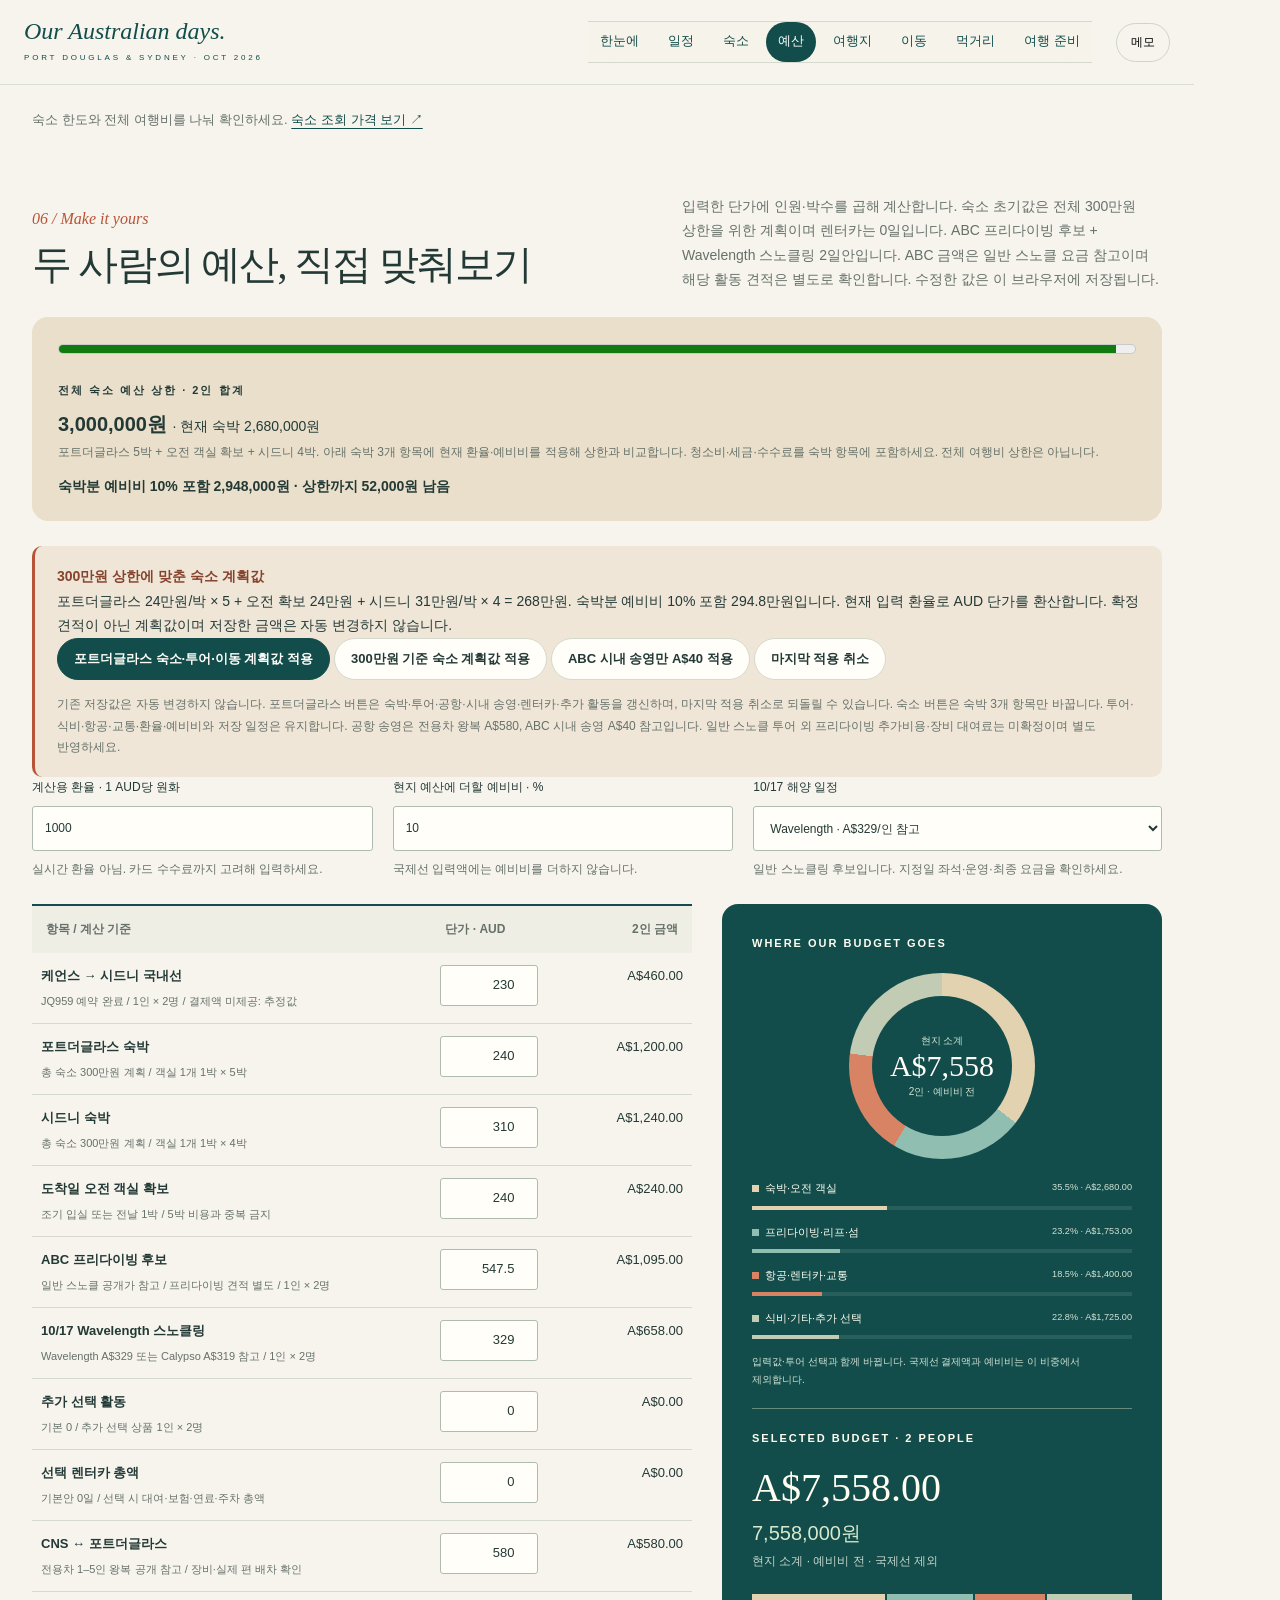
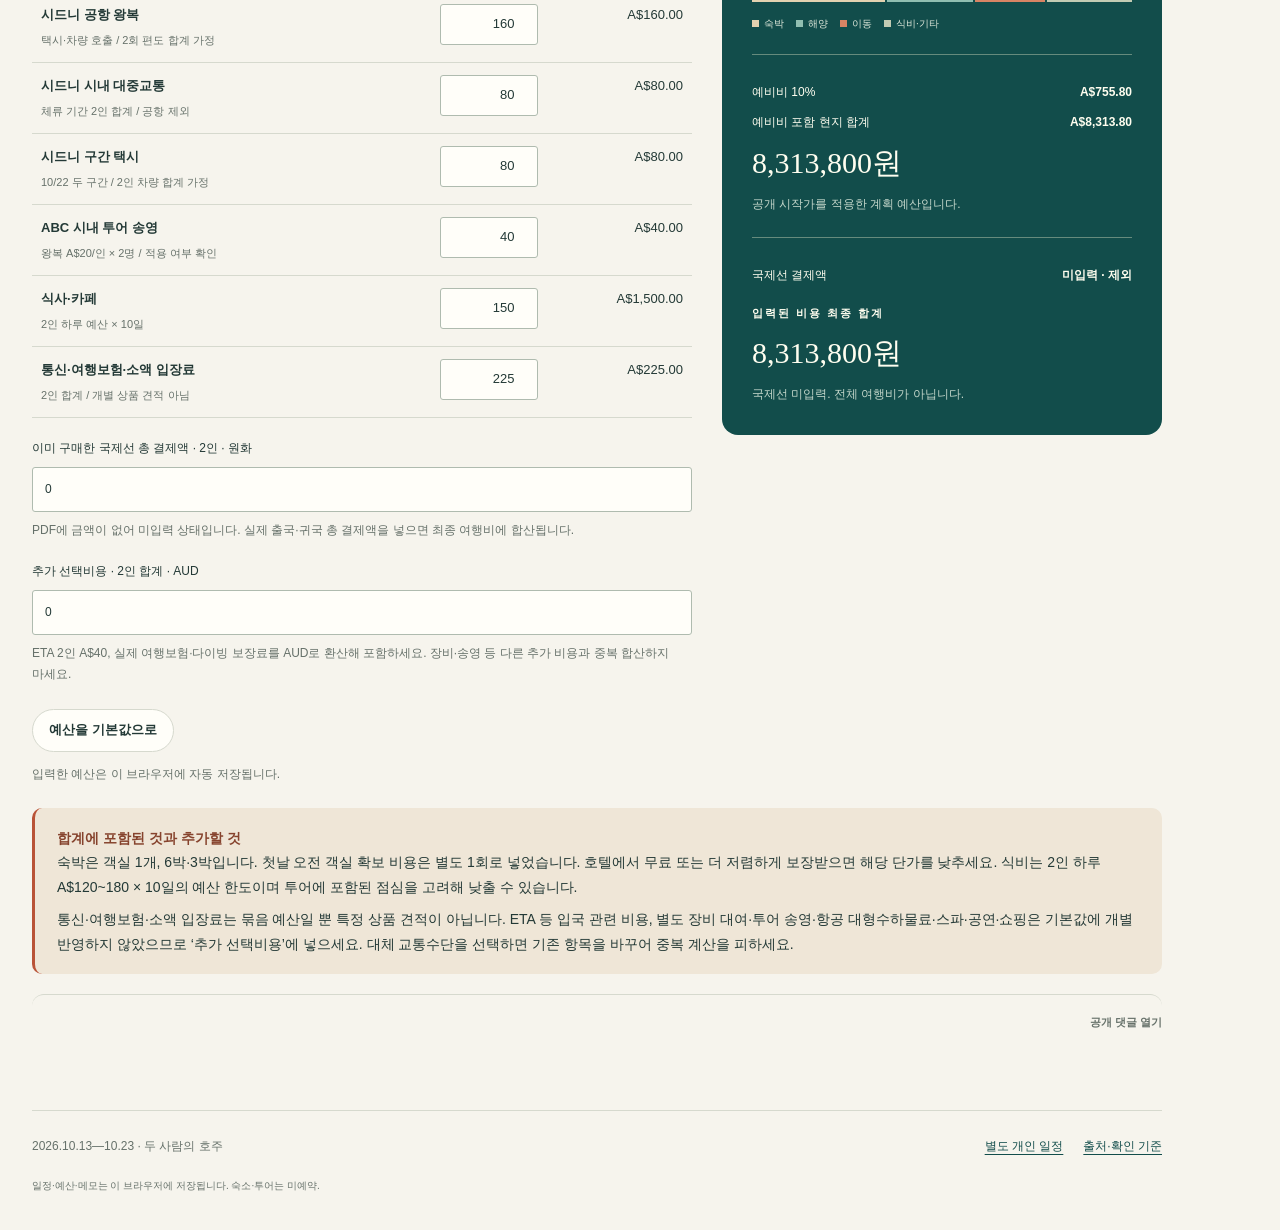
==== commit ca7df782: "Replan northern stay around Port Douglas and local reef departures" ====
--- a/budget.html
+++ b/budget.html
@@ -1,6 +1,6 @@
-<!doctype html><html lang="ko"><head><meta charset="utf-8"><meta name="viewport" content="width=device-width,initial-scale=1,viewport-fit=cover"><meta name="theme-color" content="#124d4b"><meta name="referrer" content="strict-origin-when-cross-origin"><title>예산 계산 · Our Australian days</title><link rel="stylesheet" href="assets/legacy.css"><link rel="stylesheet" href="assets/site.css"></head><body class="portal budget-page"><a class="skip" href="#main">본문으로 이동</a><header class="site-header"><a class="site-brand" href="index.html">Our Australian days.<small>CAIRNS & SYDNEY · OCT 2026</small></a><nav aria-label="기능별 페이지"><a href="index.html">한눈에</a><a href="recommended-itinerary.html">일정</a><a href="stay.html">숙소</a><a href="budget.html" aria-current="page">예산</a><a href="explore.html">여행지</a><a href="transport.html">이동</a><a href="dining.html">먹거리</a><a href="prepare.html">여행 준비</a></nav><button class="site-notes" type="button" data-notes-open aria-label="개인 메모 열기">메모</button></header><main class="page-shell" id="main"><p class="back-note">숙소 한도와 전체 여행비를 나눠 확인하세요. <a href="stay.html">숙소 조회 가격 보기 ↗</a></p><section class="section" id="budget"><div class="section-head"><div><span class="section-no">06 / Make it yours</span><h2>두 사람의 예산, 직접 맞춰보기</h2></div><p>입력한 단가에 인원·박수를 곱해 계산합니다. 숙소 초기값은 전체 300만원 상한을 위한 계획이며 렌터카는 0일입니다. 투어 항목은 기존 별도 조합이므로 실제 선택과 맞춰 입력하세요. 수정한 값은 이 브라우저에 저장됩니다.</p></div>
- <div class="range-card"><meter id="lodging-meter" class="lodging-meter" min="0" max="3000000" value="2750000" aria-label="300만원 중 숙박 예비비 포함 계획"></meter><span class="eyebrow">전체 숙소 예산 상한 · 2인 합계</span><b>3,000,000원 <span id="range-krw" style="font-size:14px;font-weight:400"></span></b><p class="small">케언스 5박 + 오전 객실 확보 + 시드니 4박. 아래 숙박 3개 항목에 현재 환율·예비비를 적용해 상한과 비교합니다. 청소비·세금·수수료를 숙박 항목에 포함하세요. 전체 여행비 상한은 아닙니다.</p><p id="stay-cap-status" role="status" class="stay-cap-status"></p></div>
- <div class="notice" id="stay-budget-note"><strong>300만원 상한에 맞춘 숙소 계획값</strong><p>케언스 21만원/박 × 5 + 오전 확보 21만원 + 시드니 31만원/박 × 4 = 250만원. 숙박분 예비비 10% 포함 275만원입니다. 현재 입력 환율로 AUD 단가를 환산합니다. 확정 견적이 아닌 계획값이며 저장한 금액은 자동 변경하지 않습니다.</p><button class="btn" id="apply-stay-budget" type="button">300만원 기준 숙소 계획값 적용</button> <button class="btn" id="apply-gear-transfer" type="button">매장 왕복 예산만 A$250 적용</button> <button class="btn" id="undo-stay-budget" type="button" disabled>마지막 적용 취소</button><p class="fine" id="stay-budget-status" role="status">숙소 버튼은 숙박 3개 항목만 바꿉니다. 투어·식비·항공·교통·환율·예비비와 저장 일정은 유지합니다. 매장 왕복 비용은 별도 대여를 선택할 때만 더하세요.</p></div><div class="controls"><label class="control">계산용 환율 · 1 AUD당 원화<input id="exchange" type="number" min="1" max="100000" step="1" value="1000" inputmode="decimal"><span class="small">실시간 환율 아님. 카드 수수료까지 고려해 입력하세요.</span></label><label class="control">현지 예산에 더할 예비비 · %<input id="reserve" type="number" min="0" max="100" step="1" value="10" inputmode="decimal"><span class="small">국제선 입력액에는 예비비를 더하지 않습니다.</span></label><label class="control">10/17 해양 일정<select id="reef-choice"><option value="snorkel">Moore Reef 스노클링 · 1인 A$317</option><option value="freedive">두 번째 프리다이빙 · 1인 A$360 시작가 가정</option></select><span class="small">두 번째 프리다이빙의 출항·가격은 별도 확인 필요.</span></label></div>
+<!doctype html><html lang="ko"><head><meta charset="utf-8"><meta name="viewport" content="width=device-width,initial-scale=1,viewport-fit=cover"><meta name="theme-color" content="#124d4b"><meta name="referrer" content="strict-origin-when-cross-origin"><title>예산 계산 · Our Australian days</title><link rel="stylesheet" href="assets/legacy.css?v=port-20260914"><link rel="stylesheet" href="assets/site.css?v=port-20260914"></head><body class="portal budget-page"><a class="skip" href="#main">본문으로 이동</a><header class="site-header"><a class="site-brand" href="index.html">Our Australian days.<small>PORT DOUGLAS & SYDNEY · OCT 2026</small></a><nav aria-label="기능별 페이지"><a href="index.html">한눈에</a><a href="recommended-itinerary.html">일정</a><a href="stay.html">숙소</a><a href="budget.html" aria-current="page">예산</a><a href="explore.html">여행지</a><a href="transport.html">이동</a><a href="dining.html">먹거리</a><a href="prepare.html">여행 준비</a></nav><button class="site-notes" type="button" data-notes-open aria-label="개인 메모 열기">메모</button></header><main class="page-shell" id="main"><p class="back-note">숙소 한도와 전체 여행비를 나눠 확인하세요. <a href="stay.html">숙소 조회 가격 보기 ↗</a></p><section class="section" id="budget"><div class="section-head"><div><span class="section-no">06 / Make it yours</span><h2>두 사람의 예산, 직접 맞춰보기</h2></div><p>입력한 단가에 인원·박수를 곱해 계산합니다. 숙소 초기값은 전체 300만원 상한을 위한 계획이며 렌터카는 0일입니다. ABC 프리다이빙 후보 + Wavelength 스노클링 2일안입니다. ABC 금액은 일반 스노클 요금 참고이며 해당 활동 견적은 별도로 확인합니다. 수정한 값은 이 브라우저에 저장됩니다.</p></div>
+ <div class="range-card"><meter id="lodging-meter" class="lodging-meter" min="0" max="3000000" value="2948000" aria-label="300만원 중 숙박 예비비 포함 계획"></meter><span class="eyebrow">전체 숙소 예산 상한 · 2인 합계</span><b>3,000,000원 <span id="range-krw" style="font-size:14px;font-weight:400"></span></b><p class="small">포트더글라스 5박 + 오전 객실 확보 + 시드니 4박. 아래 숙박 3개 항목에 현재 환율·예비비를 적용해 상한과 비교합니다. 청소비·세금·수수료를 숙박 항목에 포함하세요. 전체 여행비 상한은 아닙니다.</p><p id="stay-cap-status" role="status" class="stay-cap-status"></p></div>
+ <div class="notice" id="stay-budget-note"><strong>300만원 상한에 맞춘 숙소 계획값</strong><p>포트더글라스 24만원/박 × 5 + 오전 확보 24만원 + 시드니 31만원/박 × 4 = 268만원. 숙박분 예비비 10% 포함 294.8만원입니다. 현재 입력 환율로 AUD 단가를 환산합니다. 확정 견적이 아닌 계획값이며 저장한 금액은 자동 변경하지 않습니다.</p><button class="btn primary" id="apply-port-budget" type="button">포트더글라스 숙소·투어·이동 계획값 적용</button> <button class="btn" id="apply-stay-budget" type="button">300만원 기준 숙소 계획값 적용</button> <button class="btn" id="apply-gear-transfer" type="button">ABC 시내 송영만 A$40 적용</button> <button class="btn" id="undo-stay-budget" type="button" disabled>마지막 적용 취소</button><p class="fine" id="stay-budget-status" role="status">기존 저장값은 자동 변경하지 않습니다. 포트더글라스 버튼은 숙박·투어·공항·시내 송영·렌터카·추가 활동을 갱신하며, 마지막 적용 취소로 되돌릴 수 있습니다. 숙소 버튼은 숙박 3개 항목만 바꿉니다. 투어·식비·항공·교통·환율·예비비와 저장 일정은 유지합니다. 공항 송영은 전용차 왕복 A$580, ABC 시내 송영 A$40 참고입니다. 일반 스노클 투어 외 프리다이빙 추가비용·장비 대여료는 미확정이며 별도 반영하세요.</p></div><div class="controls"><label class="control">계산용 환율 · 1 AUD당 원화<input id="exchange" type="number" min="1" max="100000" step="1" value="1000" inputmode="decimal"><span class="small">실시간 환율 아님. 카드 수수료까지 고려해 입력하세요.</span></label><label class="control">현지 예산에 더할 예비비 · %<input id="reserve" type="number" min="0" max="100" step="1" value="10" inputmode="decimal"><span class="small">국제선 입력액에는 예비비를 더하지 않습니다.</span></label><label class="control">10/17 해양 일정<select id="reef-choice"><option value="wavelength">Wavelength · A$329/인 참고</option><option value="calypso">Calypso · A$319/인 참고</option></select><span class="small">일반 스노클링 후보입니다. 지정일 좌석·운영·최종 요금을 확인하세요.</span></label></div>
  <div class="budget-layout"><div><div class="table-wrap"><table class="budget-table"><thead><tr><th scope="col">항목 / 계산 기준</th><th scope="col">단가 · AUD</th><th scope="col">2인 금액</th></tr></thead><tbody id="budget-rows"></tbody></table></div><div class="controls" style="grid-template-columns:1fr;margin-top:20px"><label class="control">이미 구매한 국제선 총 결제액 · 2인 · 원화<input id="international" type="number" min="0" max="100000000" step="1000" value="0" inputmode="numeric"><span class="small">PDF에 금액이 없어 미입력 상태입니다. 실제 출국·귀국 총 결제액을 넣으면 최종 여행비에 합산됩니다.</span></label><label class="control">추가 선택비용 · 2인 합계 · AUD<input id="extras" type="number" min="0" max="100000" step="1" value="0" inputmode="decimal"><span class="small">ETA 2인 A$40, 실제 여행보험·다이빙 보장료를 AUD로 환산해 포함하세요. 장비·송영 등 다른 추가 비용과 중복 합산하지 마세요.</span></label></div><div class="actions no-print"><button class="btn" id="reset-budget" type="button">예산을 기본값으로</button></div><p id="budget-status" class="budget-status" role="status">이 브라우저에 자동 저장됩니다.</p></div>
  <aside class="budget-total" aria-label="예산 계산 결과"><div class="eyebrow">SELECTED BUDGET · 2 PEOPLE</div><div class="big" id="total-aud">A$6,902.00</div><div class="won" id="total-krw">6,902,000원</div><p class="sub">현지 소계 · 예비비 전 · 국제선 제외</p><div class="cost-bar" id="cost-bar" aria-hidden="true"></div><div class="cost-key"><span style="--key:#e3d2b0">숙박</span><span style="--key:#90beb1">해양</span><span style="--key:#d88464">이동</span><span style="--key:#c2cbb3">식비·기타</span></div><div class="split"><div class="calc-line"><span>예비비 <span id="reserve-label">10</span>%</span><strong id="reserve-aud">A$690.20</strong></div><div class="calc-line"><span>예비비 포함 현지 합계</span><strong id="with-reserve-aud">A$7,592.20</strong></div><div class="big-small" id="with-reserve-krw">7,592,200원</div><p class="sub">공개 시작가를 적용한 계획 예산입니다.</p></div><div class="split"><div class="calc-line"><span>국제선 결제액</span><strong id="international-label">미입력 · 제외</strong></div><div class="eyebrow" style="margin-top:18px">입력된 비용 최종 합계</div><div class="big-small" id="grand-total">7,592,200원</div><p class="sub" id="grand-note">국제선 미입력. 전체 여행비가 아닙니다.</p></div></aside>
  </div>
@@ -17,4 +17,4 @@
   <div id="public-comments-host" class="public-comments-host"><div class="giscus"></div></div>
   <footer class="public-comments-footer"><span>섹션별 대화 · GitHub에 보관</span><a id="public-comments-github" target="_blank" rel="noopener noreferrer" class="public-comments-fallback">GitHub에서 토론 찾기</a><a href="https://giscus.app/ko" target="_blank" rel="noopener noreferrer">댓글 서비스 안내</a></footer>
  </div>
-</dialog><script src="assets/routes.js"></script><script src="assets/site.js"></script><script src="assets/budget.js"></script><script src="assets/notes.js"></script><script src="assets/comments.js"></script></body></html>+</dialog><script src="assets/routes.js?v=port-20260914"></script><script src="assets/site.js?v=port-20260914"></script><script src="assets/budget.js?v=port-20260914"></script><script src="assets/notes.js?v=port-20260914"></script><script src="assets/comments.js?v=port-20260914"></script></body></html>
--- a/assets/site.css
+++ b/assets/site.css
@@ -17,3 +17,7 @@
 @media(max-width:700px){.portal .site-header{display:grid;grid-template-columns:1fr auto;gap:9px;padding:12px 17px 8px}.site-brand{font-size:20px}.site-brand small{font-size:7px;letter-spacing:2px;line-height:1.4}.site-header nav{grid-row:2;grid-column:1/-1;width:100%;margin:0;gap:3px;padding-bottom:2px}.site-header nav a{font-size:12px;padding:7px 11px}.site-notes{grid-column:2;grid-row:1;font-size:11px;padding:6px 12px}.page-shell{width:calc(100% - 34px)}.page-heading{padding:35px 0 15px}.page-heading h1{font-size:31px;margin:12px 0}.page-heading p{font-size:13px}.portal .section{padding:25px 0;scroll-margin-top:120px}.portal .section>h2{font-size:23px}.home-hero{grid-template-columns:1fr;padding:30px 0 23px;gap:25px}.home-hero h1{font-size:39px;margin:14px 0}.home-hero .eyebrow{font-size:8px;letter-spacing:1.8px}.home-hero p{font-size:13px}.hero-actions{margin-top:20px}.journey-art{padding:15px 18px;border-radius:15px}.journey-art svg{max-height:215px}.art-caption,.art-foot{font-size:8px}.home-metrics{grid-template-columns:1fr 1fr}.home-metrics>a{padding:18px}.home-metrics>a:nth-child(3):before{display:none}.home-metrics>a:nth-child(n+3){border-top:1px solid #d3d3c3}.home-metrics strong{font-size:30px}.home-metrics p{font-size:10px}.home-metrics small{font-size:10px}.split-heading{align-items:center}.split-heading h2{font-size:24px}.split-heading>p{display:none}.split-heading>a{font-size:11px}.feature-grid{grid-template-columns:1fr 1fr;gap:10px}.feature-card{padding:18px 15px;min-height:155px}.feature-card h3{font-size:17px}.feature-card p{font-size:11px;padding-right:0}.feature-no{font-size:17px}.feature-arrow{right:13px;top:14px;font-size:19px}.home-next{display:block}.home-next h2{font-size:25px;margin-top:10px}.next-items a{padding:17px 0;font-size:13px;gap:13px}.next-items small{font-size:11px}.site-footer{width:calc(100% - 34px);font-size:11px;gap:12px;padding-bottom:25px}.site-footer div{margin-left:0}.stay-visual{grid-template-columns:1fr;padding:24px;gap:20px}.stay-visual strong{font-size:46px}.bar-label{font-size:10px;gap:6px}.stay-card-grid{grid-template-columns:1fr}.stay-card{padding:24px;display:block}.stay-card .card-condition{margin-top:16px}.stay-card h2{font-size:24px}.stay-card .price{margin-top:20px}.stay-card .text-link,.stay-card:last-child .text-link{display:block;margin:12px 0 0}.action-panels{display:grid;grid-template-columns:1fr}.budget-page .budget-layout{display:flex;flex-direction:column}.budget-page .budget-layout>div,.budget-page .budget-total{width:100%;min-width:0}.budget-page .budget-total{position:static}.budget-page .budget-table{min-width:410px}.budget-page .range-card{padding:20px}.budget-page .controls{grid-template-columns:1fr}.budget-page .budget-table input{width:80px}.budget-page .notice .btn{margin:6px 0}.mini-metrics{gap:8px}.mini-metrics>div{padding:16px 10px}.mini-metrics b{font-size:22px}.mini-metrics span{font-size:10px}.route-steps{grid-template-columns:1fr;gap:0}.route-steps>div{border-top:0;border-left:2px solid #bbcebd;padding:5px 0 20px 22px;display:flex;align-items:baseline;gap:22px}.route-steps>div:before{left:-6px;top:13px}.route-steps b{font-size:23px;min-width:64px}.route-steps p{font-size:12px}.prep-grid,.dining-grid{grid-template-columns:1fr}.portal .prep-card{padding:22px}.dining-card{padding:25px}.dining-card h2{font-size:26px}.dining-page .route-steps{grid-template-columns:1fr}.explore-grid{grid-template-columns:1fr}.explore-main h2{min-height:0}.explore-photo{height:210px}.filter-bar{gap:6px}.filter-bar button{padding:8px 11px;font-size:11px}.filter-bar input{width:100%;margin:6px 0 0}#explore-map{height:300px}.info-dialog{width:calc(100vw - 20px);max-height:calc(100dvh - 24px);border-radius:15px}.info-head{padding:17px}.info-head h2{font-size:21px}.info-head .eyebrow{font-size:8px}.info-body{padding:18px}.info-body p{font-size:13px}.info-body .section-head h2{font-size:24px}.info-body .table-wrap{width:100%}.modal-day-row{grid-template-columns:70px 1fr;gap:12px;padding:16px 0}.modal-day-row time{font-size:15px}.modal-day-row h3{font-size:15px}.modal-day-head{display:block}.modal-day-head .btn{margin-top:12px}.workspace-page .page-shell{width:calc(100% - 16px);margin-top:8px}.workspace-page #trip-studio{height:calc(100dvh - 120px);border-radius:10px}.workspace-page .studio-header{padding:12px}.workspace-page .studio-header h2{font-size:20px}.workspace-page .studio-local{display:none}.workspace-page .recommended-route{display:none}.workspace-page .studio-tools{padding:9px}.workspace-page .studio-content>.notice{display:none}.workspace-page .photo-route-guide{padding:8px 12px}.workspace-page .route-tools{margin:5px;font-size:10px;padding:8px}.workspace-page .studio-readable .studio-grid-table tbody tr[data-id]{margin-bottom:12px}.workspace-page .studio-header-right{gap:8px}.workspace-page .site-footer{display:none}}
 @media(prefers-reduced-motion:reduce){.portal *{scroll-behavior:auto!important;transition:none!important;animation:none!important}}
 @media print{.site-header,.site-notes,.site-footer,.fn-ui,.detail-button{display:none!important}.page-shell{width:100%}.portal .section{padding:20px 0}.home-hero{padding:10px 0}.workspace-page #trip-studio{height:auto;overflow:visible}.workspace-page .studio-content{overflow:visible}.info-dialog[open]{position:static;max-height:none;width:100%;border:0}.info-head{position:static}.info-body{padding:0}}
+
+/* Port Douglas location comparisons */
+.feature-grid>article{padding:22px;border:1px solid #d1ded3;border-radius:16px;background:var(--white)}.feature-grid>article p{font-size:13px;line-height:1.85}.stay-card>.price{font-size:26px;overflow-wrap:anywhere}.stay-card>a{margin-top:auto;padding-top:16px;font-size:13px}
+@media(max-width:700px){.feature-grid:has(>article){grid-template-columns:1fr}.stay-card>.price{font-size:24px}}
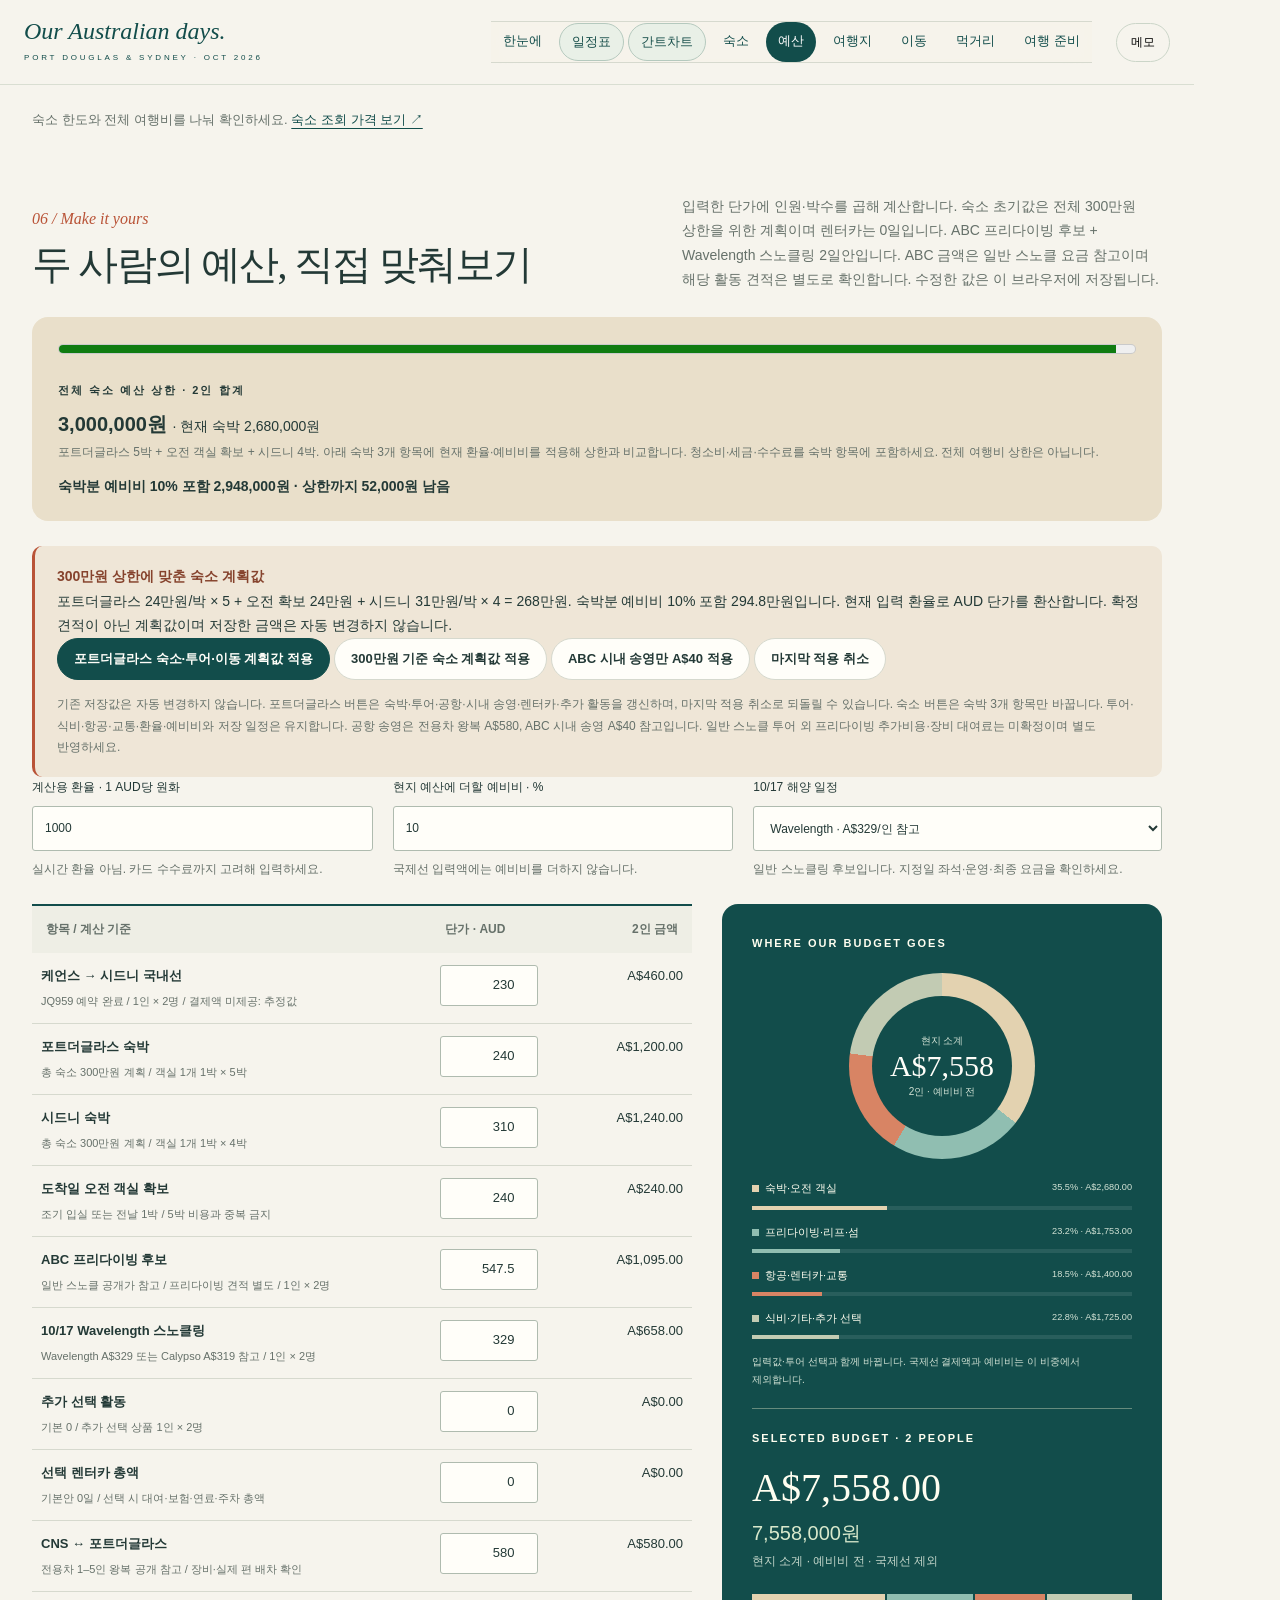
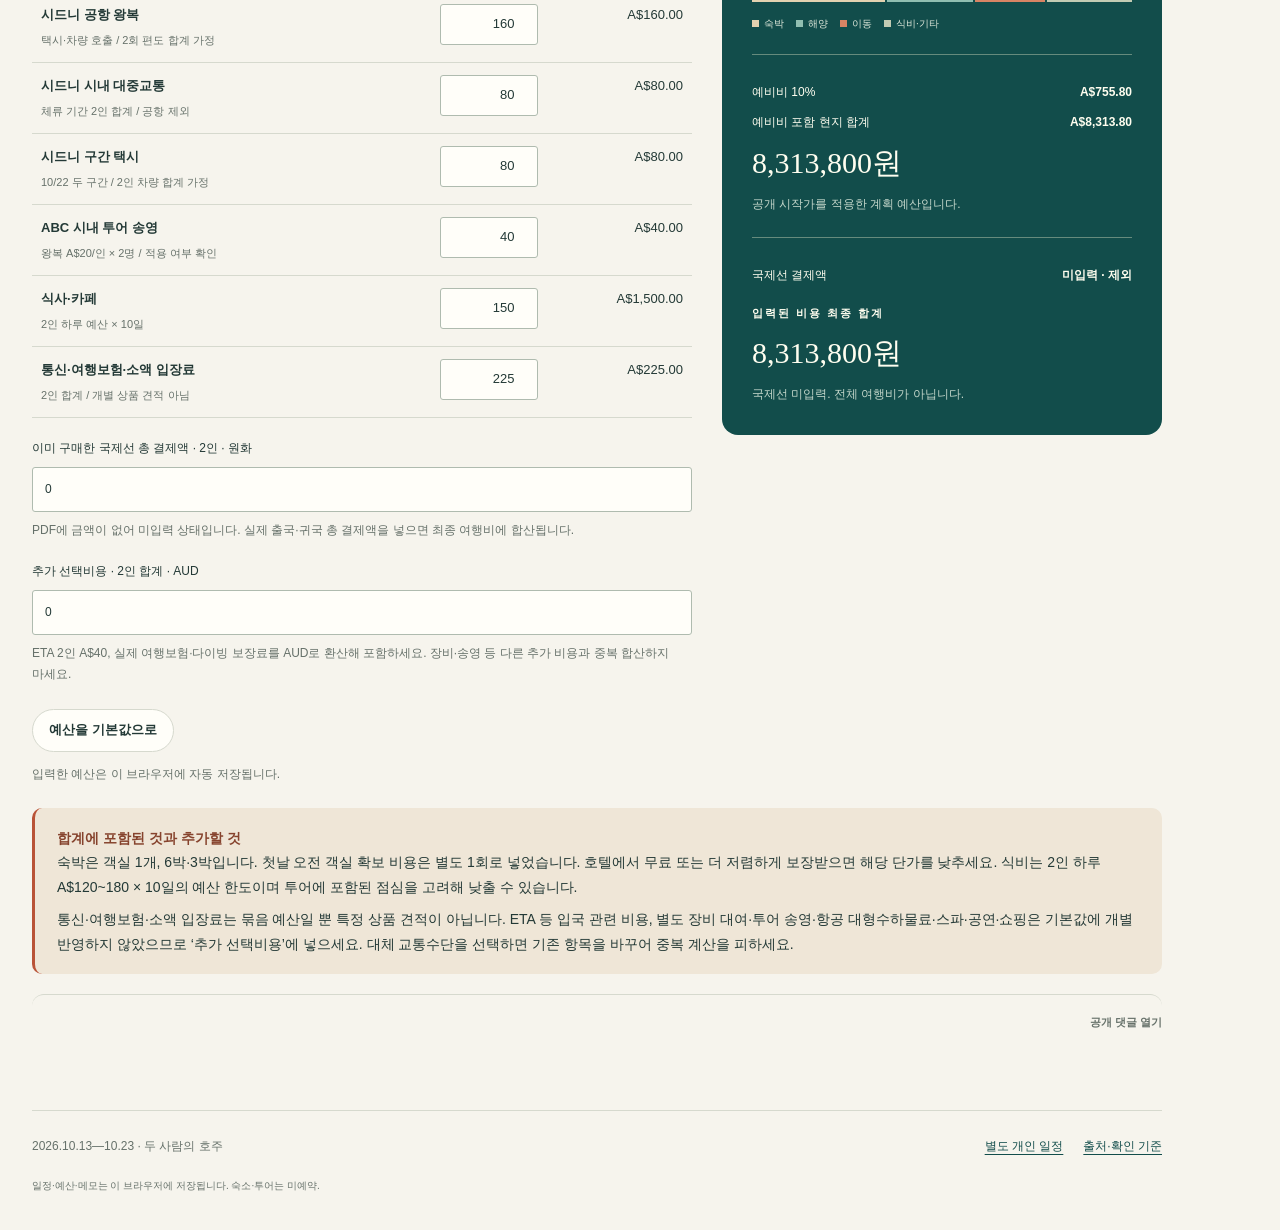
==== commit 48292413: "Restore schedule and Gantt modals across trip pages" ====
--- a/budget.html
+++ b/budget.html
@@ -1,4 +1,4 @@
-<!doctype html><html lang="ko"><head><meta charset="utf-8"><meta name="viewport" content="width=device-width,initial-scale=1,viewport-fit=cover"><meta name="theme-color" content="#124d4b"><meta name="referrer" content="strict-origin-when-cross-origin"><title>예산 계산 · Our Australian days</title><link rel="stylesheet" href="assets/legacy.css?v=port-20260914"><link rel="stylesheet" href="assets/site.css?v=port-20260914"></head><body class="portal budget-page"><a class="skip" href="#main">본문으로 이동</a><header class="site-header"><a class="site-brand" href="index.html">Our Australian days.<small>PORT DOUGLAS & SYDNEY · OCT 2026</small></a><nav aria-label="기능별 페이지"><a href="index.html">한눈에</a><a href="recommended-itinerary.html">일정</a><a href="stay.html">숙소</a><a href="budget.html" aria-current="page">예산</a><a href="explore.html">여행지</a><a href="transport.html">이동</a><a href="dining.html">먹거리</a><a href="prepare.html">여행 준비</a></nav><button class="site-notes" type="button" data-notes-open aria-label="개인 메모 열기">메모</button></header><main class="page-shell" id="main"><p class="back-note">숙소 한도와 전체 여행비를 나눠 확인하세요. <a href="stay.html">숙소 조회 가격 보기 ↗</a></p><section class="section" id="budget"><div class="section-head"><div><span class="section-no">06 / Make it yours</span><h2>두 사람의 예산, 직접 맞춰보기</h2></div><p>입력한 단가에 인원·박수를 곱해 계산합니다. 숙소 초기값은 전체 300만원 상한을 위한 계획이며 렌터카는 0일입니다. ABC 프리다이빙 후보 + Wavelength 스노클링 2일안입니다. ABC 금액은 일반 스노클 요금 참고이며 해당 활동 견적은 별도로 확인합니다. 수정한 값은 이 브라우저에 저장됩니다.</p></div>
+<!doctype html><html lang="ko"><head><meta charset="utf-8"><meta name="viewport" content="width=device-width,initial-scale=1,viewport-fit=cover"><meta name="theme-color" content="#124d4b"><meta name="referrer" content="strict-origin-when-cross-origin"><title>예산 계산 · Our Australian days</title><link rel="stylesheet" href="assets/legacy.css?v=port-20260914"><link rel="stylesheet" href="assets/site.css?v=modal-20260914"></head><body class="portal budget-page"><a class="skip" href="#main">본문으로 이동</a><header class="site-header"><a class="site-brand" href="index.html">Our Australian days.<small>PORT DOUGLAS & SYDNEY · OCT 2026</small></a><nav aria-label="기능별 페이지"><a href="index.html">한눈에</a><a href="recommended-itinerary.html">일정</a><a href="stay.html">숙소</a><a href="budget.html" aria-current="page">예산</a><a href="explore.html">여행지</a><a href="transport.html">이동</a><a href="dining.html">먹거리</a><a href="prepare.html">여행 준비</a></nav><button class="site-notes" type="button" data-notes-open aria-label="개인 메모 열기">메모</button></header><main class="page-shell" id="main"><p class="back-note">숙소 한도와 전체 여행비를 나눠 확인하세요. <a href="stay.html">숙소 조회 가격 보기 ↗</a></p><section class="section" id="budget"><div class="section-head"><div><span class="section-no">06 / Make it yours</span><h2>두 사람의 예산, 직접 맞춰보기</h2></div><p>입력한 단가에 인원·박수를 곱해 계산합니다. 숙소 초기값은 전체 300만원 상한을 위한 계획이며 렌터카는 0일입니다. ABC 프리다이빙 후보 + Wavelength 스노클링 2일안입니다. ABC 금액은 일반 스노클 요금 참고이며 해당 활동 견적은 별도로 확인합니다. 수정한 값은 이 브라우저에 저장됩니다.</p></div>
  <div class="range-card"><meter id="lodging-meter" class="lodging-meter" min="0" max="3000000" value="2948000" aria-label="300만원 중 숙박 예비비 포함 계획"></meter><span class="eyebrow">전체 숙소 예산 상한 · 2인 합계</span><b>3,000,000원 <span id="range-krw" style="font-size:14px;font-weight:400"></span></b><p class="small">포트더글라스 5박 + 오전 객실 확보 + 시드니 4박. 아래 숙박 3개 항목에 현재 환율·예비비를 적용해 상한과 비교합니다. 청소비·세금·수수료를 숙박 항목에 포함하세요. 전체 여행비 상한은 아닙니다.</p><p id="stay-cap-status" role="status" class="stay-cap-status"></p></div>
  <div class="notice" id="stay-budget-note"><strong>300만원 상한에 맞춘 숙소 계획값</strong><p>포트더글라스 24만원/박 × 5 + 오전 확보 24만원 + 시드니 31만원/박 × 4 = 268만원. 숙박분 예비비 10% 포함 294.8만원입니다. 현재 입력 환율로 AUD 단가를 환산합니다. 확정 견적이 아닌 계획값이며 저장한 금액은 자동 변경하지 않습니다.</p><button class="btn primary" id="apply-port-budget" type="button">포트더글라스 숙소·투어·이동 계획값 적용</button> <button class="btn" id="apply-stay-budget" type="button">300만원 기준 숙소 계획값 적용</button> <button class="btn" id="apply-gear-transfer" type="button">ABC 시내 송영만 A$40 적용</button> <button class="btn" id="undo-stay-budget" type="button" disabled>마지막 적용 취소</button><p class="fine" id="stay-budget-status" role="status">기존 저장값은 자동 변경하지 않습니다. 포트더글라스 버튼은 숙박·투어·공항·시내 송영·렌터카·추가 활동을 갱신하며, 마지막 적용 취소로 되돌릴 수 있습니다. 숙소 버튼은 숙박 3개 항목만 바꿉니다. 투어·식비·항공·교통·환율·예비비와 저장 일정은 유지합니다. 공항 송영은 전용차 왕복 A$580, ABC 시내 송영 A$40 참고입니다. 일반 스노클 투어 외 프리다이빙 추가비용·장비 대여료는 미확정이며 별도 반영하세요.</p></div><div class="controls"><label class="control">계산용 환율 · 1 AUD당 원화<input id="exchange" type="number" min="1" max="100000" step="1" value="1000" inputmode="decimal"><span class="small">실시간 환율 아님. 카드 수수료까지 고려해 입력하세요.</span></label><label class="control">현지 예산에 더할 예비비 · %<input id="reserve" type="number" min="0" max="100" step="1" value="10" inputmode="decimal"><span class="small">국제선 입력액에는 예비비를 더하지 않습니다.</span></label><label class="control">10/17 해양 일정<select id="reef-choice"><option value="wavelength">Wavelength · A$329/인 참고</option><option value="calypso">Calypso · A$319/인 참고</option></select><span class="small">일반 스노클링 후보입니다. 지정일 좌석·운영·최종 요금을 확인하세요.</span></label></div>
  <div class="budget-layout"><div><div class="table-wrap"><table class="budget-table"><thead><tr><th scope="col">항목 / 계산 기준</th><th scope="col">단가 · AUD</th><th scope="col">2인 금액</th></tr></thead><tbody id="budget-rows"></tbody></table></div><div class="controls" style="grid-template-columns:1fr;margin-top:20px"><label class="control">이미 구매한 국제선 총 결제액 · 2인 · 원화<input id="international" type="number" min="0" max="100000000" step="1000" value="0" inputmode="numeric"><span class="small">PDF에 금액이 없어 미입력 상태입니다. 실제 출국·귀국 총 결제액을 넣으면 최종 여행비에 합산됩니다.</span></label><label class="control">추가 선택비용 · 2인 합계 · AUD<input id="extras" type="number" min="0" max="100000" step="1" value="0" inputmode="decimal"><span class="small">ETA 2인 A$40, 실제 여행보험·다이빙 보장료를 AUD로 환산해 포함하세요. 장비·송영 등 다른 추가 비용과 중복 합산하지 마세요.</span></label></div><div class="actions no-print"><button class="btn" id="reset-budget" type="button">예산을 기본값으로</button></div><p id="budget-status" class="budget-status" role="status">이 브라우저에 자동 저장됩니다.</p></div>
@@ -17,4 +17,4 @@
   <div id="public-comments-host" class="public-comments-host"><div class="giscus"></div></div>
   <footer class="public-comments-footer"><span>섹션별 대화 · GitHub에 보관</span><a id="public-comments-github" target="_blank" rel="noopener noreferrer" class="public-comments-fallback">GitHub에서 토론 찾기</a><a href="https://giscus.app/ko" target="_blank" rel="noopener noreferrer">댓글 서비스 안내</a></footer>
  </div>
-</dialog><script src="assets/routes.js?v=port-20260914"></script><script src="assets/site.js?v=port-20260914"></script><script src="assets/budget.js?v=port-20260914"></script><script src="assets/notes.js?v=port-20260914"></script><script src="assets/comments.js?v=port-20260914"></script></body></html>+</dialog><script src="assets/routes.js?v=port-20260914"></script><script src="assets/site.js?v=port-20260914"></script><script src="assets/planner-modal.js?v=modal-20260914"></script><script src="assets/budget.js?v=port-20260914"></script><script src="assets/notes.js?v=port-20260914"></script><script src="assets/comments.js?v=port-20260914"></script></body></html>
--- a/assets/site.css
+++ b/assets/site.css
@@ -11,7 +11,7 @@
 .workspace-page .recommended-route{display:none!important}
 .editor-updates{margin:8px 12px;padding:10px 14px;border:1px solid var(--line);border-radius:10px;background:#eef2e8;font-size:12px}.editor-updates>summary{font-size:12px;min-height:24px}.editor-updates .route-tools{margin-left:0!important}
 @media(max-width:700px){.workspace-page #trip-studio{height:calc(100dvh - 122px)!important;border-radius:10px!important}}
-/* The editor is a page; only a selected event's details use a modal. */
+/* The dedicated editor remains available as a full page. */
 html.studio-open:has(.workspace-page){overflow:auto}.workspace-page .page-shell{width:min(1440px,calc(100% - 40px));margin-top:20px}.workspace-page #trip-studio{position:relative;inset:auto;display:block;width:100%;height:calc(100dvh - 145px);max-height:none;max-width:none;margin:0;border-radius:16px;box-shadow:none;z-index:auto}.workspace-page #trip-studio:not([open]){display:none}.workspace-page .studio-header{padding:17px 22px}.workspace-page .studio-header h2{font-size:24px}.workspace-page .recommended-route{padding:12px 22px}.workspace-page .recommended-route>p{display:none}.workspace-page .recommended-route-stops{max-width:700px;margin:auto}.workspace-page .recommended-route-stops span{padding:0 10px}.workspace-page .recommended-route-stops b{font-size:18px}.workspace-page .studio-content>.notice{font-size:11px;padding:12px;margin:10px!important}.workspace-page .studio-content>.notice p{font-size:11px}.workspace-page .route-tools{display:inline-block;margin:6px 6px 10px;padding:10px 14px;border:1px solid var(--line);border-radius:10px;background:#edf2e7;font-size:12px;vertical-align:top}.route-tools>summary{font-size:11px}.route-tools[open]{display:block}.route-tools .btn{margin:12px}.editor-guide-link{font-size:11px;margin:4px 12px}.workspace-page .site-footer{margin-top:18px}.workspace-page .studio-readable .studio-grid-table tbody tr[data-id]>.grid-index{width:auto;max-width:none}.workspace-page .photo-route-guide{font-size:11px}.workspace-page .studio-local{font-size:10px}
 @media(max-width:1000px){.site-brand{font-size:20px}.portal .site-header{gap:12px;padding:15px 20px}.site-header nav a{padding:8px;font-size:12px}.home-hero{gap:24px}.home-hero h1{font-size:43px}.day-strip{display:flex;overflow:auto;padding-bottom:12px}.day-tile{flex:0 0 91px}.stay-card-grid,.explore-grid{grid-template-columns:repeat(2,minmax(0,1fr))}.stay-card:last-child{grid-column:1/-1;display:block}.stay-card:last-child .card-condition{margin-bottom:10px}.stay-card:last-child .text-link{display:inline-block;margin-left:20px}.stay-visual{grid-template-columns:220px 1fr;gap:22px}}
 @media(max-width:700px){.portal .site-header{display:grid;grid-template-columns:1fr auto;gap:9px;padding:12px 17px 8px}.site-brand{font-size:20px}.site-brand small{font-size:7px;letter-spacing:2px;line-height:1.4}.site-header nav{grid-row:2;grid-column:1/-1;width:100%;margin:0;gap:3px;padding-bottom:2px}.site-header nav a{font-size:12px;padding:7px 11px}.site-notes{grid-column:2;grid-row:1;font-size:11px;padding:6px 12px}.page-shell{width:calc(100% - 34px)}.page-heading{padding:35px 0 15px}.page-heading h1{font-size:31px;margin:12px 0}.page-heading p{font-size:13px}.portal .section{padding:25px 0;scroll-margin-top:120px}.portal .section>h2{font-size:23px}.home-hero{grid-template-columns:1fr;padding:30px 0 23px;gap:25px}.home-hero h1{font-size:39px;margin:14px 0}.home-hero .eyebrow{font-size:8px;letter-spacing:1.8px}.home-hero p{font-size:13px}.hero-actions{margin-top:20px}.journey-art{padding:15px 18px;border-radius:15px}.journey-art svg{max-height:215px}.art-caption,.art-foot{font-size:8px}.home-metrics{grid-template-columns:1fr 1fr}.home-metrics>a{padding:18px}.home-metrics>a:nth-child(3):before{display:none}.home-metrics>a:nth-child(n+3){border-top:1px solid #d3d3c3}.home-metrics strong{font-size:30px}.home-metrics p{font-size:10px}.home-metrics small{font-size:10px}.split-heading{align-items:center}.split-heading h2{font-size:24px}.split-heading>p{display:none}.split-heading>a{font-size:11px}.feature-grid{grid-template-columns:1fr 1fr;gap:10px}.feature-card{padding:18px 15px;min-height:155px}.feature-card h3{font-size:17px}.feature-card p{font-size:11px;padding-right:0}.feature-no{font-size:17px}.feature-arrow{right:13px;top:14px;font-size:19px}.home-next{display:block}.home-next h2{font-size:25px;margin-top:10px}.next-items a{padding:17px 0;font-size:13px;gap:13px}.next-items small{font-size:11px}.site-footer{width:calc(100% - 34px);font-size:11px;gap:12px;padding-bottom:25px}.site-footer div{margin-left:0}.stay-visual{grid-template-columns:1fr;padding:24px;gap:20px}.stay-visual strong{font-size:46px}.bar-label{font-size:10px;gap:6px}.stay-card-grid{grid-template-columns:1fr}.stay-card{padding:24px;display:block}.stay-card .card-condition{margin-top:16px}.stay-card h2{font-size:24px}.stay-card .price{margin-top:20px}.stay-card .text-link,.stay-card:last-child .text-link{display:block;margin:12px 0 0}.action-panels{display:grid;grid-template-columns:1fr}.budget-page .budget-layout{display:flex;flex-direction:column}.budget-page .budget-layout>div,.budget-page .budget-total{width:100%;min-width:0}.budget-page .budget-total{position:static}.budget-page .budget-table{min-width:410px}.budget-page .range-card{padding:20px}.budget-page .controls{grid-template-columns:1fr}.budget-page .budget-table input{width:80px}.budget-page .notice .btn{margin:6px 0}.mini-metrics{gap:8px}.mini-metrics>div{padding:16px 10px}.mini-metrics b{font-size:22px}.mini-metrics span{font-size:10px}.route-steps{grid-template-columns:1fr;gap:0}.route-steps>div{border-top:0;border-left:2px solid #bbcebd;padding:5px 0 20px 22px;display:flex;align-items:baseline;gap:22px}.route-steps>div:before{left:-6px;top:13px}.route-steps b{font-size:23px;min-width:64px}.route-steps p{font-size:12px}.prep-grid,.dining-grid{grid-template-columns:1fr}.portal .prep-card{padding:22px}.dining-card{padding:25px}.dining-card h2{font-size:26px}.dining-page .route-steps{grid-template-columns:1fr}.explore-grid{grid-template-columns:1fr}.explore-main h2{min-height:0}.explore-photo{height:210px}.filter-bar{gap:6px}.filter-bar button{padding:8px 11px;font-size:11px}.filter-bar input{width:100%;margin:6px 0 0}#explore-map{height:300px}.info-dialog{width:calc(100vw - 20px);max-height:calc(100dvh - 24px);border-radius:15px}.info-head{padding:17px}.info-head h2{font-size:21px}.info-head .eyebrow{font-size:8px}.info-body{padding:18px}.info-body p{font-size:13px}.info-body .section-head h2{font-size:24px}.info-body .table-wrap{width:100%}.modal-day-row{grid-template-columns:70px 1fr;gap:12px;padding:16px 0}.modal-day-row time{font-size:15px}.modal-day-row h3{font-size:15px}.modal-day-head{display:block}.modal-day-head .btn{margin-top:12px}.workspace-page .page-shell{width:calc(100% - 16px);margin-top:8px}.workspace-page #trip-studio{height:calc(100dvh - 120px);border-radius:10px}.workspace-page .studio-header{padding:12px}.workspace-page .studio-header h2{font-size:20px}.workspace-page .studio-local{display:none}.workspace-page .recommended-route{display:none}.workspace-page .studio-tools{padding:9px}.workspace-page .studio-content>.notice{display:none}.workspace-page .photo-route-guide{padding:8px 12px}.workspace-page .route-tools{margin:5px;font-size:10px;padding:8px}.workspace-page .studio-readable .studio-grid-table tbody tr[data-id]{margin-bottom:12px}.workspace-page .studio-header-right{gap:8px}.workspace-page .site-footer{display:none}}
@@ -21,3 +21,11 @@
 /* Port Douglas location comparisons */
 .feature-grid>article{padding:22px;border:1px solid #d1ded3;border-radius:16px;background:var(--white)}.feature-grid>article p{font-size:13px;line-height:1.85}.stay-card>.price{font-size:26px;overflow-wrap:anywhere}.stay-card>a{margin-top:auto;padding-top:16px;font-size:13px}
 @media(max-width:700px){.feature-grid:has(>article){grid-template-columns:1fr}.stay-card>.price{font-size:24px}}
+
+/* Shared schedule shortcuts and the on-demand editor modal. */
+.planner-launchers{display:flex;gap:4px;flex-shrink:0}.planner-launchers button{font:inherit;font-size:13px;white-space:nowrap;border:1px solid #b5c9be;border-radius:30px;padding:7px 12px;background:#e9f0e7;color:#174e4a;cursor:pointer}.planner-launchers button:hover{background:#d6e4d8}.planner-launchers button:focus-visible,.planner-full-page:focus-visible{outline:2px solid #c77551;outline-offset:3px}
+html.planner-modal-open{overflow:hidden!important}.planner-modal{width:min(1480px,calc(100vw - 40px));height:calc(100dvh - 40px);max-width:none;max-height:none;margin:auto;padding:0;border:1px solid #c0cec2;border-radius:20px;background:#f6f4ed;color:#233936;box-shadow:0 25px 90px #142f3555;overflow:hidden}.planner-modal[open]{display:flex;flex-direction:column}.planner-modal::backdrop{background:#142f35a8;backdrop-filter:blur(4px)}.planner-modal-head{display:flex;align-items:center;gap:20px;padding:14px 22px;border-bottom:1px solid #d3ddd1;flex-shrink:0}.planner-modal-head p{font-size:9px;letter-spacing:1.3px;color:#577368;margin:0}.planner-modal-head h2{font-size:24px;line-height:1.35;margin:4px 0 0}.planner-full-page{margin-left:auto;font-size:12px;text-decoration:none;white-space:nowrap}.planner-modal-head .dialog-close{flex-shrink:0}.planner-modal iframe{width:100%;min-height:0;flex:1;border:0;background:#f6f4ed}.planner-loading{padding:12px 22px;font-size:13px}
+html.studio-open:has(.planner-embedded){overflow:hidden}.planner-embedded>.site-header,.planner-embedded>.site-footer,.planner-embedded>.skip,.planner-embedded .fn-ui{display:none!important}.planner-embedded.workspace-page .page-shell{width:100%;min-height:0;margin:0}.planner-embedded.workspace-page #trip-studio{height:100dvh!important;border:0!important;border-radius:0!important}.planner-embedded .studio-header{display:none!important}
+@media(max-width:1000px){.planner-launchers button{font-size:12px;padding:7px 9px}}
+@media(max-width:700px){.hero-actions{flex-wrap:wrap}.planner-launchers button{font-size:12px;padding:6px 10px}.planner-modal{width:100vw;height:100dvh;border:0;border-radius:0}.planner-modal-head{padding:12px 14px;gap:12px}.planner-modal-head h2{font-size:20px}.planner-modal-head p{font-size:7px;letter-spacing:.5px}.planner-full-page{font-size:11px}.planner-modal-head .dialog-close{width:36px;height:36px}.planner-loading{padding:12px 14px}.planner-embedded .studio-content{overscroll-behavior:contain}}
+.portal.planner-embedded{padding:0!important}
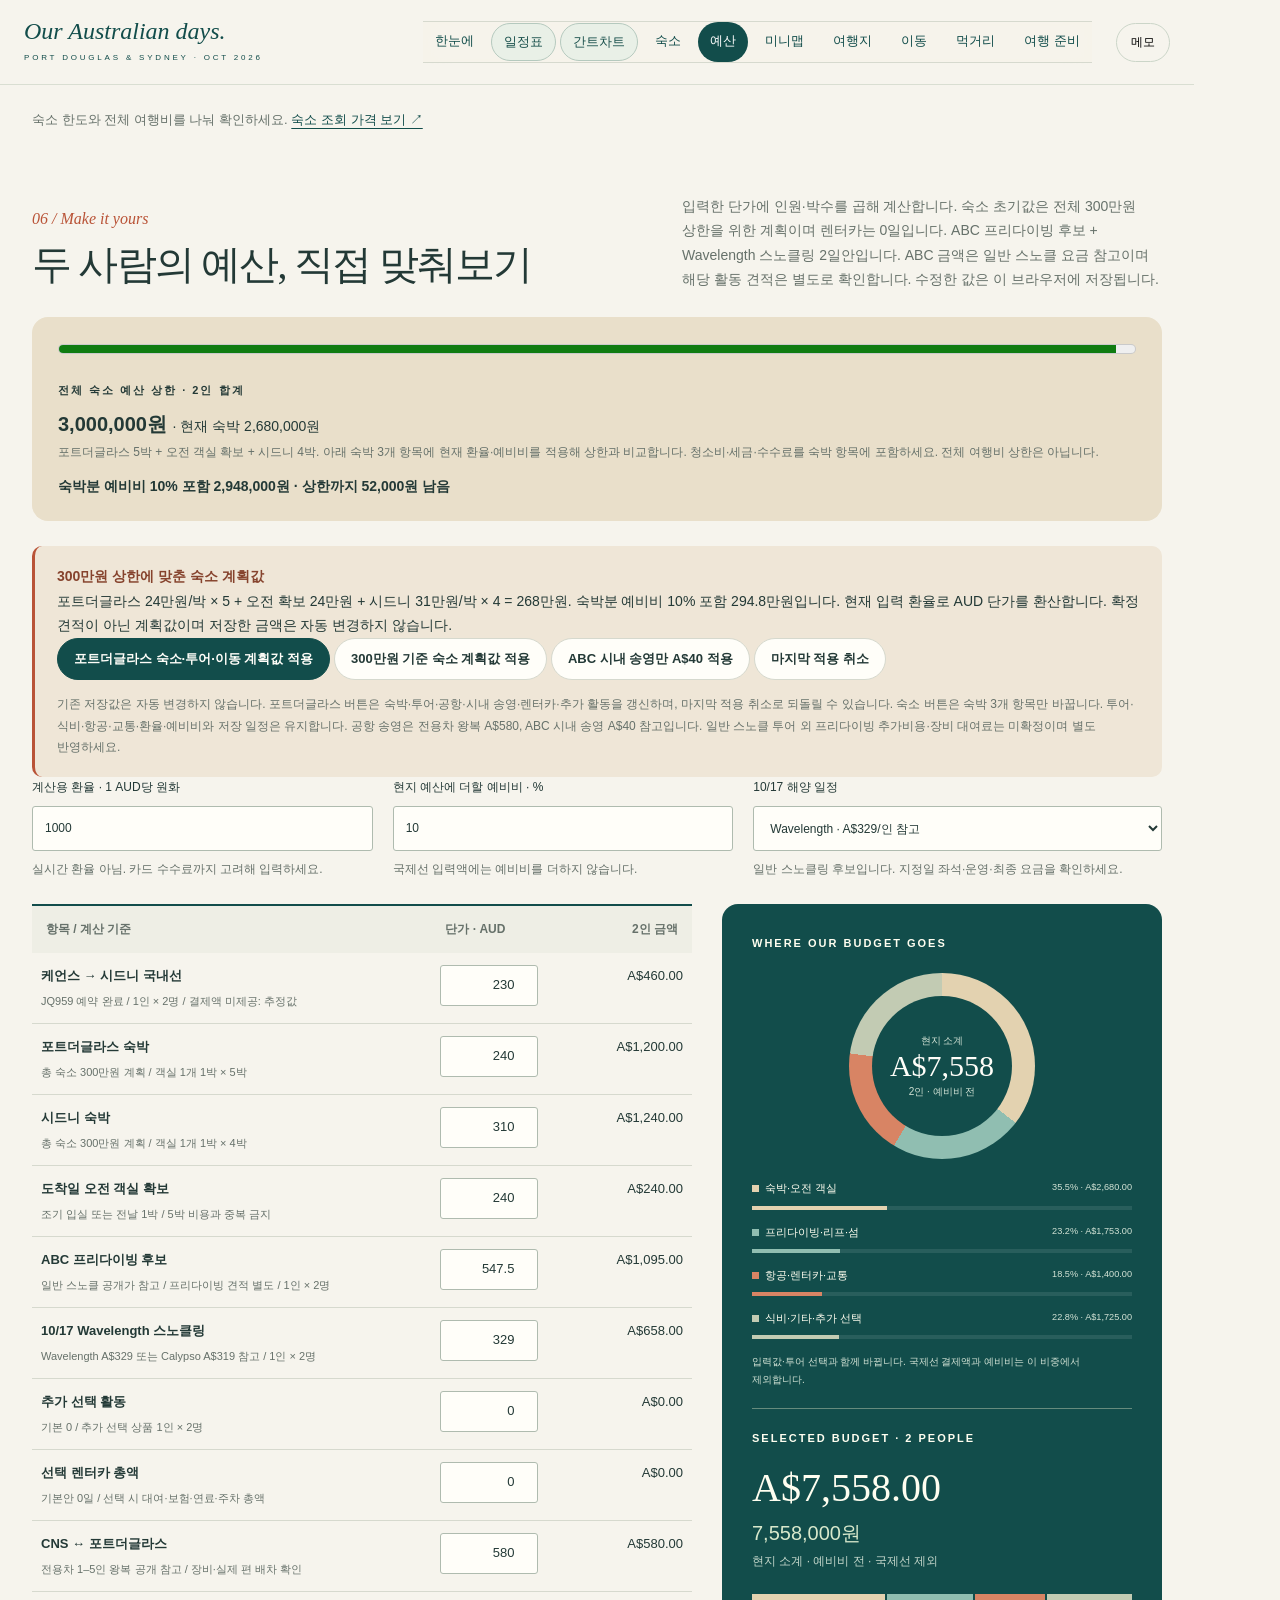
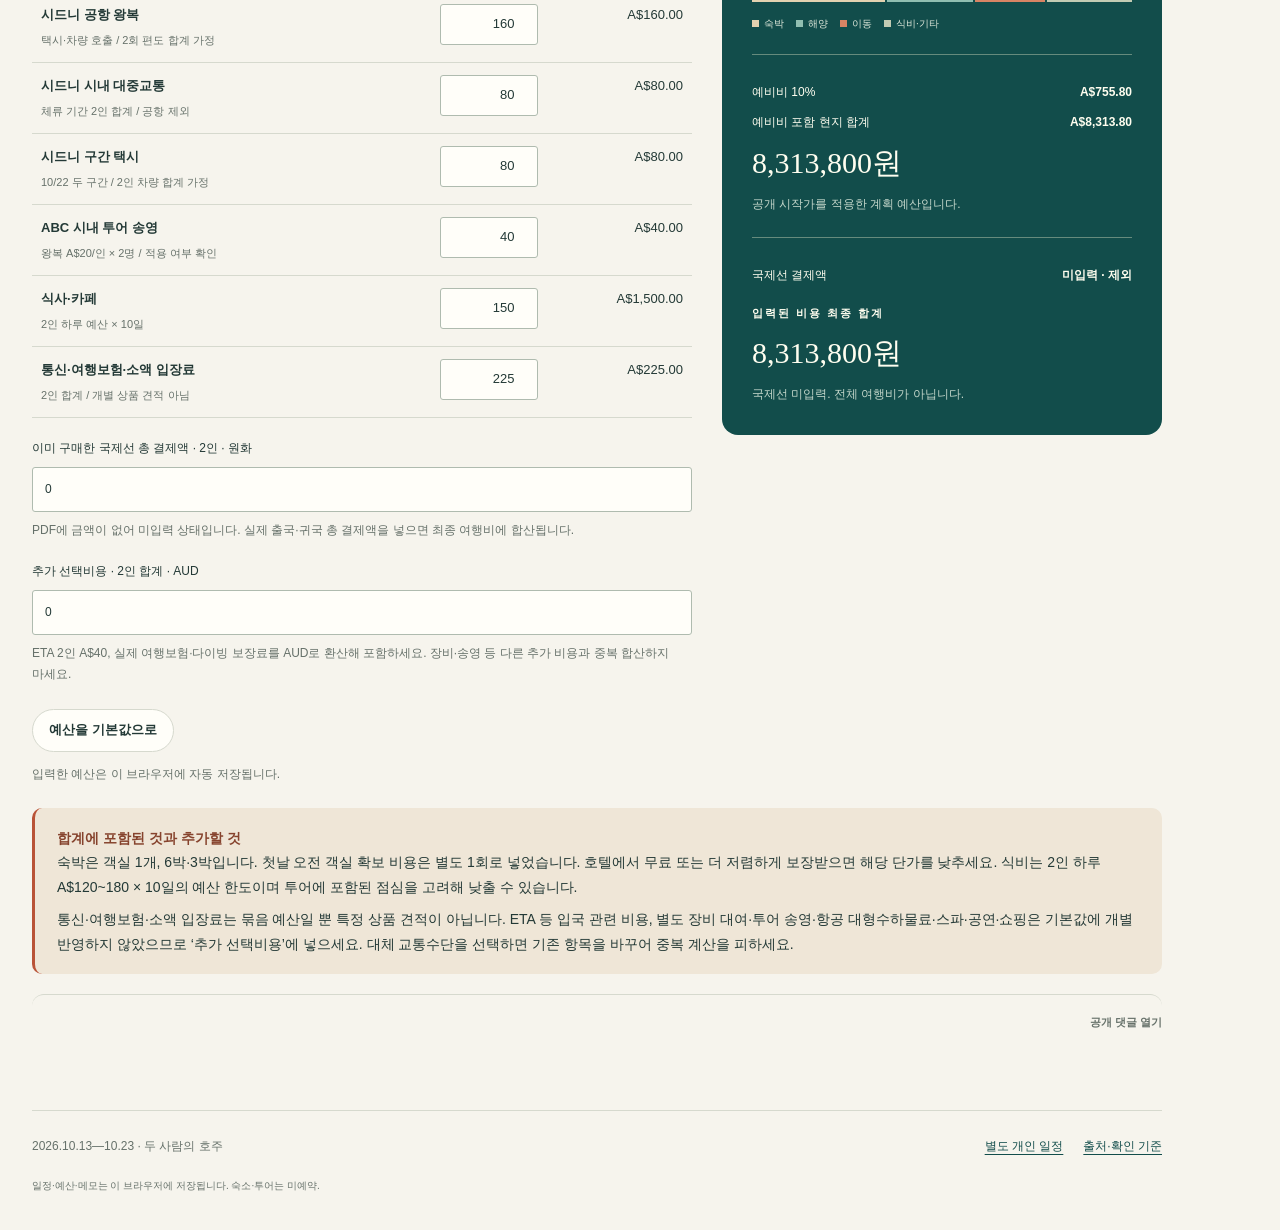
==== commit ad1dde2e: "Add live itinerary minimap with place icons and route playback" ====
--- a/budget.html
+++ b/budget.html
@@ -1,4 +1,4 @@
-<!doctype html><html lang="ko"><head><meta charset="utf-8"><meta name="viewport" content="width=device-width,initial-scale=1,viewport-fit=cover"><meta name="theme-color" content="#124d4b"><meta name="referrer" content="strict-origin-when-cross-origin"><title>예산 계산 · Our Australian days</title><link rel="stylesheet" href="assets/legacy.css?v=port-20260914"><link rel="stylesheet" href="assets/site.css?v=modal-20260914"></head><body class="portal budget-page"><a class="skip" href="#main">본문으로 이동</a><header class="site-header"><a class="site-brand" href="index.html">Our Australian days.<small>PORT DOUGLAS & SYDNEY · OCT 2026</small></a><nav aria-label="기능별 페이지"><a href="index.html">한눈에</a><a href="recommended-itinerary.html">일정</a><a href="stay.html">숙소</a><a href="budget.html" aria-current="page">예산</a><a href="explore.html">여행지</a><a href="transport.html">이동</a><a href="dining.html">먹거리</a><a href="prepare.html">여행 준비</a></nav><button class="site-notes" type="button" data-notes-open aria-label="개인 메모 열기">메모</button></header><main class="page-shell" id="main"><p class="back-note">숙소 한도와 전체 여행비를 나눠 확인하세요. <a href="stay.html">숙소 조회 가격 보기 ↗</a></p><section class="section" id="budget"><div class="section-head"><div><span class="section-no">06 / Make it yours</span><h2>두 사람의 예산, 직접 맞춰보기</h2></div><p>입력한 단가에 인원·박수를 곱해 계산합니다. 숙소 초기값은 전체 300만원 상한을 위한 계획이며 렌터카는 0일입니다. ABC 프리다이빙 후보 + Wavelength 스노클링 2일안입니다. ABC 금액은 일반 스노클 요금 참고이며 해당 활동 견적은 별도로 확인합니다. 수정한 값은 이 브라우저에 저장됩니다.</p></div>
+<!doctype html><html lang="ko"><head><meta charset="utf-8"><meta name="viewport" content="width=device-width,initial-scale=1,viewport-fit=cover"><meta name="theme-color" content="#124d4b"><meta name="referrer" content="strict-origin-when-cross-origin"><title>예산 계산 · Our Australian days</title><link rel="stylesheet" href="assets/legacy.css?v=port-20260914"><link rel="stylesheet" href="assets/site.css?v=minimap-20260914"></head><body class="portal budget-page"><a class="skip" href="#main">본문으로 이동</a><header class="site-header"><a class="site-brand" href="index.html">Our Australian days.<small>PORT DOUGLAS & SYDNEY · OCT 2026</small></a><nav aria-label="기능별 페이지"><a href="index.html">한눈에</a><a href="recommended-itinerary.html">일정</a><a href="stay.html">숙소</a><a href="budget.html" aria-current="page">예산</a><a href="route-map.html">미니맵</a><a href="explore.html">여행지</a><a href="transport.html">이동</a><a href="dining.html">먹거리</a><a href="prepare.html">여행 준비</a></nav><button class="site-notes" type="button" data-notes-open aria-label="개인 메모 열기">메모</button></header><main class="page-shell" id="main"><p class="back-note">숙소 한도와 전체 여행비를 나눠 확인하세요. <a href="stay.html">숙소 조회 가격 보기 ↗</a></p><section class="section" id="budget"><div class="section-head"><div><span class="section-no">06 / Make it yours</span><h2>두 사람의 예산, 직접 맞춰보기</h2></div><p>입력한 단가에 인원·박수를 곱해 계산합니다. 숙소 초기값은 전체 300만원 상한을 위한 계획이며 렌터카는 0일입니다. ABC 프리다이빙 후보 + Wavelength 스노클링 2일안입니다. ABC 금액은 일반 스노클 요금 참고이며 해당 활동 견적은 별도로 확인합니다. 수정한 값은 이 브라우저에 저장됩니다.</p></div>
  <div class="range-card"><meter id="lodging-meter" class="lodging-meter" min="0" max="3000000" value="2948000" aria-label="300만원 중 숙박 예비비 포함 계획"></meter><span class="eyebrow">전체 숙소 예산 상한 · 2인 합계</span><b>3,000,000원 <span id="range-krw" style="font-size:14px;font-weight:400"></span></b><p class="small">포트더글라스 5박 + 오전 객실 확보 + 시드니 4박. 아래 숙박 3개 항목에 현재 환율·예비비를 적용해 상한과 비교합니다. 청소비·세금·수수료를 숙박 항목에 포함하세요. 전체 여행비 상한은 아닙니다.</p><p id="stay-cap-status" role="status" class="stay-cap-status"></p></div>
  <div class="notice" id="stay-budget-note"><strong>300만원 상한에 맞춘 숙소 계획값</strong><p>포트더글라스 24만원/박 × 5 + 오전 확보 24만원 + 시드니 31만원/박 × 4 = 268만원. 숙박분 예비비 10% 포함 294.8만원입니다. 현재 입력 환율로 AUD 단가를 환산합니다. 확정 견적이 아닌 계획값이며 저장한 금액은 자동 변경하지 않습니다.</p><button class="btn primary" id="apply-port-budget" type="button">포트더글라스 숙소·투어·이동 계획값 적용</button> <button class="btn" id="apply-stay-budget" type="button">300만원 기준 숙소 계획값 적용</button> <button class="btn" id="apply-gear-transfer" type="button">ABC 시내 송영만 A$40 적용</button> <button class="btn" id="undo-stay-budget" type="button" disabled>마지막 적용 취소</button><p class="fine" id="stay-budget-status" role="status">기존 저장값은 자동 변경하지 않습니다. 포트더글라스 버튼은 숙박·투어·공항·시내 송영·렌터카·추가 활동을 갱신하며, 마지막 적용 취소로 되돌릴 수 있습니다. 숙소 버튼은 숙박 3개 항목만 바꿉니다. 투어·식비·항공·교통·환율·예비비와 저장 일정은 유지합니다. 공항 송영은 전용차 왕복 A$580, ABC 시내 송영 A$40 참고입니다. 일반 스노클 투어 외 프리다이빙 추가비용·장비 대여료는 미확정이며 별도 반영하세요.</p></div><div class="controls"><label class="control">계산용 환율 · 1 AUD당 원화<input id="exchange" type="number" min="1" max="100000" step="1" value="1000" inputmode="decimal"><span class="small">실시간 환율 아님. 카드 수수료까지 고려해 입력하세요.</span></label><label class="control">현지 예산에 더할 예비비 · %<input id="reserve" type="number" min="0" max="100" step="1" value="10" inputmode="decimal"><span class="small">국제선 입력액에는 예비비를 더하지 않습니다.</span></label><label class="control">10/17 해양 일정<select id="reef-choice"><option value="wavelength">Wavelength · A$329/인 참고</option><option value="calypso">Calypso · A$319/인 참고</option></select><span class="small">일반 스노클링 후보입니다. 지정일 좌석·운영·최종 요금을 확인하세요.</span></label></div>
  <div class="budget-layout"><div><div class="table-wrap"><table class="budget-table"><thead><tr><th scope="col">항목 / 계산 기준</th><th scope="col">단가 · AUD</th><th scope="col">2인 금액</th></tr></thead><tbody id="budget-rows"></tbody></table></div><div class="controls" style="grid-template-columns:1fr;margin-top:20px"><label class="control">이미 구매한 국제선 총 결제액 · 2인 · 원화<input id="international" type="number" min="0" max="100000000" step="1000" value="0" inputmode="numeric"><span class="small">PDF에 금액이 없어 미입력 상태입니다. 실제 출국·귀국 총 결제액을 넣으면 최종 여행비에 합산됩니다.</span></label><label class="control">추가 선택비용 · 2인 합계 · AUD<input id="extras" type="number" min="0" max="100000" step="1" value="0" inputmode="decimal"><span class="small">ETA 2인 A$40, 실제 여행보험·다이빙 보장료를 AUD로 환산해 포함하세요. 장비·송영 등 다른 추가 비용과 중복 합산하지 마세요.</span></label></div><div class="actions no-print"><button class="btn" id="reset-budget" type="button">예산을 기본값으로</button></div><p id="budget-status" class="budget-status" role="status">이 브라우저에 자동 저장됩니다.</p></div>
@@ -17,4 +17,4 @@
   <div id="public-comments-host" class="public-comments-host"><div class="giscus"></div></div>
   <footer class="public-comments-footer"><span>섹션별 대화 · GitHub에 보관</span><a id="public-comments-github" target="_blank" rel="noopener noreferrer" class="public-comments-fallback">GitHub에서 토론 찾기</a><a href="https://giscus.app/ko" target="_blank" rel="noopener noreferrer">댓글 서비스 안내</a></footer>
  </div>
-</dialog><script src="assets/routes.js?v=port-20260914"></script><script src="assets/site.js?v=port-20260914"></script><script src="assets/planner-modal.js?v=modal-20260914"></script><script src="assets/budget.js?v=port-20260914"></script><script src="assets/notes.js?v=port-20260914"></script><script src="assets/comments.js?v=port-20260914"></script></body></html>+</dialog><script src="assets/routes.js?v=minimap-20260914"></script><script src="assets/site.js?v=booked-20260914"></script><script src="assets/planner-modal.js?v=minimap-20260914"></script><script src="assets/budget.js?v=port-20260914"></script><script src="assets/notes.js?v=port-20260914"></script><script src="assets/comments.js?v=port-20260914"></script></body></html>
--- a/assets/site.css
+++ b/assets/site.css
@@ -29,3 +29,6 @@
 @media(max-width:1000px){.planner-launchers button{font-size:12px;padding:7px 9px}}
 @media(max-width:700px){.hero-actions{flex-wrap:wrap}.planner-launchers button{font-size:12px;padding:6px 10px}.planner-modal{width:100vw;height:100dvh;border:0;border-radius:0}.planner-modal-head{padding:12px 14px;gap:12px}.planner-modal-head h2{font-size:20px}.planner-modal-head p{font-size:7px;letter-spacing:.5px}.planner-full-page{font-size:11px}.planner-modal-head .dialog-close{width:36px;height:36px}.planner-loading{padding:12px 14px}.planner-embedded .studio-content{overscroll-behavior:contain}}
 .portal.planner-embedded{padding:0!important}
+
+.hero-actions{flex-wrap:wrap}.minimap-feature{background:#17353c;color:#e9f6eb;border-color:#315861}.minimap-feature p,.minimap-feature .feature-no,.minimap-feature .feature-arrow{color:#acd4bc}.minimap-feature:hover{background:#244850}.modal-day-head .btn{margin:4px}
+#studio-map-link{white-space:nowrap}@media(max-width:700px){.workspace-page #studio-map-link{font-size:10px;padding:7px 9px;min-height:36px}.workspace-page .studio-tools{flex-wrap:wrap}}
